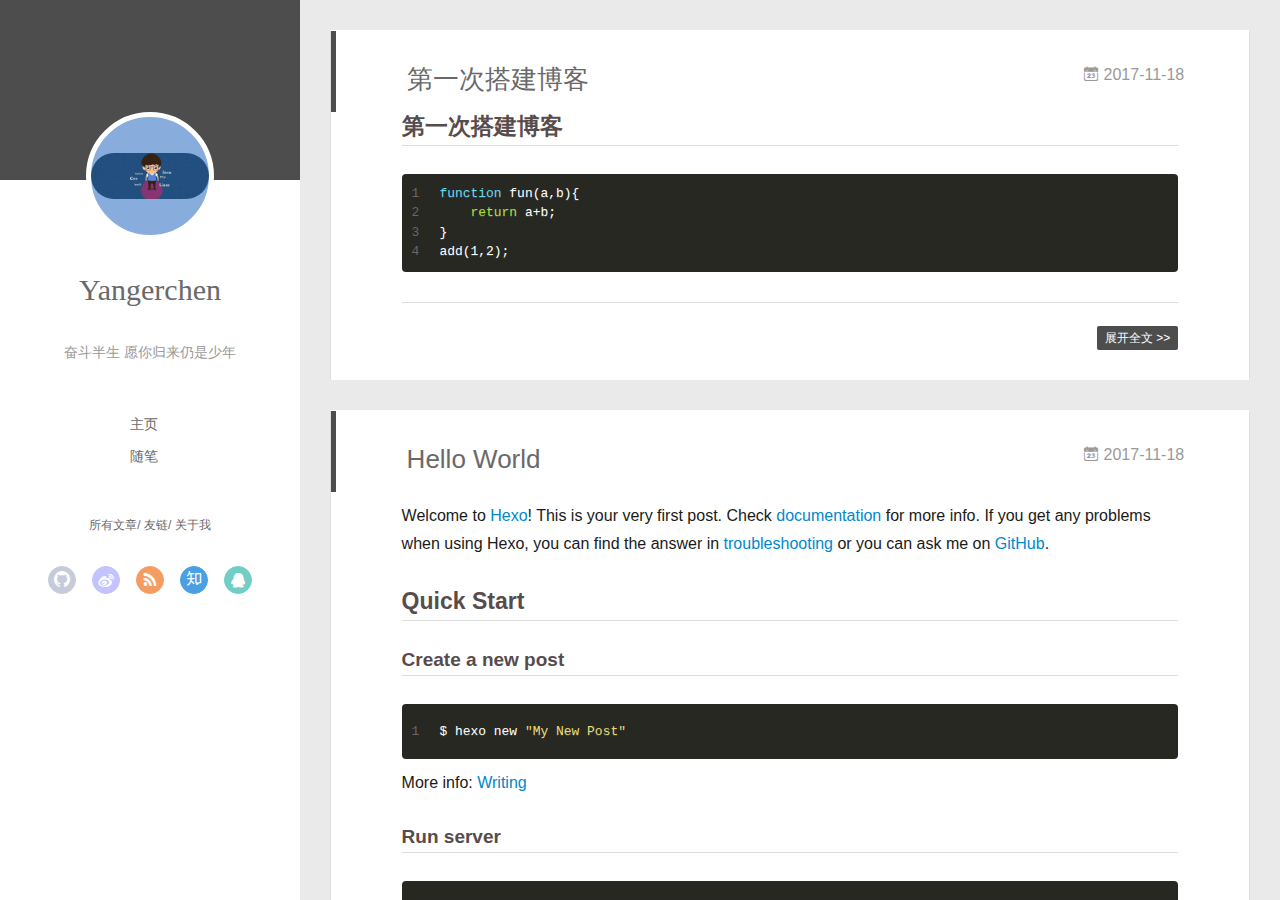
==== index.html @ 9a142b11 "Site updated: 2017-11-20 20:02:52" ====
<!DOCTYPE html>
<html>
<head>
  <meta charset="utf-8">
  
  <meta name="renderer" content="webkit">
  <meta http-equiv="X-UA-Compatible" content="IE=edge" >
  <link rel="dns-prefetch" href="http://yoursite.com">
  <title>MyBlog</title>
  <meta name="viewport" content="width=device-width, initial-scale=1, maximum-scale=1">
  <meta property="og:type" content="website">
<meta property="og:title" content="MyBlog">
<meta property="og:url" content="http://yoursite.com/index.html">
<meta property="og:site_name" content="MyBlog">
<meta name="twitter:card" content="summary">
<meta name="twitter:title" content="MyBlog">
  
    <link rel="alternative" href="/atom.xml" title="MyBlog" type="application/atom+xml">
  
  
    <link rel="icon" href="/favicon.png">
  
  <link rel="stylesheet" type="text/css" href="/./main.0cf68a.css">
  <style type="text/css">
  
    #container.show {
      background: linear-gradient(200deg,#a0cfe4,#e8c37e);
    }
  </style>
  

  

</head>

<body>
  <div id="container" q-class="show:isCtnShow">
    <canvas id="anm-canvas" class="anm-canvas"></canvas>
    <div class="left-col" q-class="show:isShow">
      
<div class="overlay" style="background: #4d4d4d"></div>
<div class="intrude-less">
	<header id="header" class="inner">
		<a href="/" class="profilepic">
			<img src="/img/timg.jpg" class="js-avatar">
		</a>
		<hgroup>
		  <h1 class="header-author"><a href="/">Yangerchen</a></h1>
		</hgroup>
		
		<p class="header-subtitle">奋斗半生 愿你归来仍是少年</p>
		

		<nav class="header-menu">
			<ul>
			
				<li><a href="/">主页</a></li>
	        
				<li><a href="/tags/随笔/">随笔</a></li>
	        
			</ul>
		</nav>
		<nav class="header-smart-menu">
    		
    			
    			<a q-on="click: openSlider(e, 'innerArchive')" href="javascript:void(0)">所有文章</a>
    			
            
    			
    			<a q-on="click: openSlider(e, 'friends')" href="javascript:void(0)">友链</a>
    			
            
    			
    			<a q-on="click: openSlider(e, 'aboutme')" href="javascript:void(0)">关于我</a>
    			
            
		</nav>
		<nav class="header-nav">
			<div class="social">
				
					<a class="github" target="_blank" href="https://github.com/Youngerchen/YoungerChen.github.io" title="github"><i class="icon-github"></i></a>
		        
					<a class="weibo" target="_blank" href="#" title="weibo"><i class="icon-weibo"></i></a>
		        
					<a class="rss" target="_blank" href="#" title="rss"><i class="icon-rss"></i></a>
		        
					<a class="zhihu" target="_blank" href="https://www.zhihu.com/people/gui-lai-reng-shi-shao-nian-35/activities" title="zhihu"><i class="icon-zhihu"></i></a>
		        
					<a class="qq" target="_blank" href="http://www.qq.com/" title="qq"><i class="icon-qq"></i></a>
		        
			</div>
		</nav>
	</header>		
</div>

    </div>
    <div class="mid-col" q-class="show:isShow,hide:isShow|isFalse">
      
<nav id="mobile-nav">
  	<div class="overlay js-overlay" style="background: #4d4d4d"></div>
	<div class="btnctn js-mobile-btnctn">
  		<div class="slider-trigger list" q-on="click: openSlider(e)"><i class="icon icon-sort"></i></div>
	</div>
	<div class="intrude-less">
		<header id="header" class="inner">
			<div class="profilepic">
				<img src="/img/timg.jpg" class="js-avatar">
			</div>
			<hgroup>
			  <h1 class="header-author js-header-author">Yangerchen</h1>
			</hgroup>
			
			<p class="header-subtitle"><i class="icon icon-quo-left"></i>奋斗半生 愿你归来仍是少年<i class="icon icon-quo-right"></i></p>
			
			
			
				
			
				
			
			
			
			<nav class="header-nav">
				<div class="social">
					
						<a class="github" target="_blank" href="https://github.com/Youngerchen/YoungerChen.github.io" title="github"><i class="icon-github"></i></a>
			        
						<a class="weibo" target="_blank" href="#" title="weibo"><i class="icon-weibo"></i></a>
			        
						<a class="rss" target="_blank" href="#" title="rss"><i class="icon-rss"></i></a>
			        
						<a class="zhihu" target="_blank" href="https://www.zhihu.com/people/gui-lai-reng-shi-shao-nian-35/activities" title="zhihu"><i class="icon-zhihu"></i></a>
			        
						<a class="qq" target="_blank" href="http://www.qq.com/" title="qq"><i class="icon-qq"></i></a>
			        
				</div>
			</nav>

			<nav class="header-menu js-header-menu">
				<ul style="width: 50%">
				
				
					<li style="width: 50%"><a href="/">主页</a></li>
		        
					<li style="width: 50%"><a href="/tags/随笔/">随笔</a></li>
		        
				</ul>
			</nav>
		</header>				
	</div>
	<div class="mobile-mask" style="display:none" q-show="isShow"></div>
</nav>

      <div id="wrapper" class="body-wrap">
        <div class="menu-l">
          <div class="canvas-wrap">
            <canvas data-colors="#eaeaea" data-sectionHeight="100" data-contentId="js-content" id="myCanvas1" class="anm-canvas"></canvas>
          </div>
          <div id="js-content" class="content-ll">
            
  
    <article id="post-test" class="article article-type-post  article-index" itemscope itemprop="blogPost">
  <div class="article-inner">
    
      <header class="article-header">
        
  
    <h1 itemprop="name">
      <a class="article-title" href="/2017/11/18/test/">第一次搭建博客</a>
    </h1>
  

        
        <a href="/2017/11/18/test/" class="archive-article-date">
  	<time datetime="2017-11-18T02:31:23.000Z" itemprop="datePublished"><i class="icon-calendar icon"></i>2017-11-18</time>
</a>
        
      </header>
    
    <div class="article-entry" itemprop="articleBody">
      
        <h2 id="第一次搭建博客"><a href="#第一次搭建博客" class="headerlink" title="第一次搭建博客"></a>第一次搭建博客</h2><figure class="highlight bash"><table><tr><td class="gutter"><pre><span class="line">1</span><br><span class="line">2</span><br><span class="line">3</span><br><span class="line">4</span><br></pre></td><td class="code"><pre><span class="line"><span class="keyword">function</span> fun(a,b)&#123;</span><br><span class="line">    <span class="built_in">return</span> a+b;</span><br><span class="line">&#125;</span><br><span class="line">add(1,2);</span><br></pre></td></tr></table></figure>
      

      
    </div>
    <div class="article-info article-info-index">
      
      
      

      
        <p class="article-more-link">
          <a class="article-more-a" href="/2017/11/18/test/">展开全文 >></a>
        </p>
      

      
      <div class="clearfix"></div>
    </div>
  </div>
</article>

<aside class="wrap-side-operation">
    <div class="mod-side-operation">
        
        <div class="jump-container" id="js-jump-container" style="display:none;">
            <a href="javascript:void(0)" class="mod-side-operation__jump-to-top">
                <i class="icon-font icon-back"></i>
            </a>
            <div id="js-jump-plan-container" class="jump-plan-container" style="top: -11px;">
                <i class="icon-font icon-plane jump-plane"></i>
            </div>
        </div>
        
        
    </div>
</aside>




  
    <article id="post-hello-world" class="article article-type-post  article-index" itemscope itemprop="blogPost">
  <div class="article-inner">
    
      <header class="article-header">
        
  
    <h1 itemprop="name">
      <a class="article-title" href="/2017/11/18/hello-world/">Hello World</a>
    </h1>
  

        
        <a href="/2017/11/18/hello-world/" class="archive-article-date">
  	<time datetime="2017-11-18T02:14:28.236Z" itemprop="datePublished"><i class="icon-calendar icon"></i>2017-11-18</time>
</a>
        
      </header>
    
    <div class="article-entry" itemprop="articleBody">
      
        <p>Welcome to <a href="https://hexo.io/" target="_blank" rel="noopener">Hexo</a>! This is your very first post. Check <a href="https://hexo.io/docs/" target="_blank" rel="noopener">documentation</a> for more info. If you get any problems when using Hexo, you can find the answer in <a href="https://hexo.io/docs/troubleshooting.html" target="_blank" rel="noopener">troubleshooting</a> or you can ask me on <a href="https://github.com/hexojs/hexo/issues" target="_blank" rel="noopener">GitHub</a>.</p>
<h2 id="Quick-Start"><a href="#Quick-Start" class="headerlink" title="Quick Start"></a>Quick Start</h2><h3 id="Create-a-new-post"><a href="#Create-a-new-post" class="headerlink" title="Create a new post"></a>Create a new post</h3><figure class="highlight bash"><table><tr><td class="gutter"><pre><span class="line">1</span><br></pre></td><td class="code"><pre><span class="line">$ hexo new <span class="string">"My New Post"</span></span><br></pre></td></tr></table></figure>
<p>More info: <a href="https://hexo.io/docs/writing.html" target="_blank" rel="noopener">Writing</a></p>
<h3 id="Run-server"><a href="#Run-server" class="headerlink" title="Run server"></a>Run server</h3><figure class="highlight bash"><table><tr><td class="gutter"><pre><span class="line">1</span><br></pre></td><td class="code"><pre><span class="line">$ hexo server</span><br></pre></td></tr></table></figure>
<p>More info: <a href="https://hexo.io/docs/server.html" target="_blank" rel="noopener">Server</a></p>
<h3 id="Generate-static-files"><a href="#Generate-static-files" class="headerlink" title="Generate static files"></a>Generate static files</h3><figure class="highlight bash"><table><tr><td class="gutter"><pre><span class="line">1</span><br></pre></td><td class="code"><pre><span class="line">$ hexo generate</span><br></pre></td></tr></table></figure>
<p>More info: <a href="https://hexo.io/docs/generating.html" target="_blank" rel="noopener">Generating</a></p>
<h3 id="Deploy-to-remote-sites"><a href="#Deploy-to-remote-sites" class="headerlink" title="Deploy to remote sites"></a>Deploy to remote sites</h3><figure class="highlight bash"><table><tr><td class="gutter"><pre><span class="line">1</span><br></pre></td><td class="code"><pre><span class="line">$ hexo deploy</span><br></pre></td></tr></table></figure>
<p>More info: <a href="https://hexo.io/docs/deployment.html" target="_blank" rel="noopener">Deployment</a></p>

      

      
    </div>
    <div class="article-info article-info-index">
      
      
      

      
        <p class="article-more-link">
          <a class="article-more-a" href="/2017/11/18/hello-world/">展开全文 >></a>
        </p>
      

      
      <div class="clearfix"></div>
    </div>
  </div>
</article>

<aside class="wrap-side-operation">
    <div class="mod-side-operation">
        
        <div class="jump-container" id="js-jump-container" style="display:none;">
            <a href="javascript:void(0)" class="mod-side-operation__jump-to-top">
                <i class="icon-font icon-back"></i>
            </a>
            <div id="js-jump-plan-container" class="jump-plan-container" style="top: -11px;">
                <i class="icon-font icon-plane jump-plane"></i>
            </div>
        </div>
        
        
    </div>
</aside>




  
  


          </div>
        </div>
      </div>
      <footer id="footer">
  <div class="outer">
    <div id="footer-info">
    	<div class="footer-left">
    		&copy; 2017 Yangerchen
    	</div>
      	<div class="footer-right">
      		<a href="http://hexo.io/" target="_blank">Hexo</a>  Theme <a href="https://github.com/litten/hexo-theme-yilia" target="_blank">Yilia</a> by Litten
      	</div>
    </div>
  </div>
</footer>
    </div>
    <script>
	var yiliaConfig = {
		mathjax: false,
		isHome: true,
		isPost: false,
		isArchive: false,
		isTag: false,
		isCategory: false,
		open_in_new: false,
		toc_hide_index: true,
		root: "/",
		innerArchive: true,
		showTags: false
	}
</script>

<script>!function(t){function n(e){if(r[e])return r[e].exports;var i=r[e]={exports:{},id:e,loaded:!1};return t[e].call(i.exports,i,i.exports,n),i.loaded=!0,i.exports}var r={};n.m=t,n.c=r,n.p="./",n(0)}([function(t,n,r){r(195),t.exports=r(191)},function(t,n,r){var e=r(3),i=r(52),o=r(27),u=r(28),c=r(53),f="prototype",a=function(t,n,r){var s,l,h,v,p=t&a.F,d=t&a.G,y=t&a.S,g=t&a.P,b=t&a.B,m=d?e:y?e[n]||(e[n]={}):(e[n]||{})[f],x=d?i:i[n]||(i[n]={}),w=x[f]||(x[f]={});d&&(r=n);for(s in r)l=!p&&m&&void 0!==m[s],h=(l?m:r)[s],v=b&&l?c(h,e):g&&"function"==typeof h?c(Function.call,h):h,m&&u(m,s,h,t&a.U),x[s]!=h&&o(x,s,v),g&&w[s]!=h&&(w[s]=h)};e.core=i,a.F=1,a.G=2,a.S=4,a.P=8,a.B=16,a.W=32,a.U=64,a.R=128,t.exports=a},function(t,n,r){var e=r(6);t.exports=function(t){if(!e(t))throw TypeError(t+" is not an object!");return t}},function(t,n){var r=t.exports="undefined"!=typeof window&&window.Math==Math?window:"undefined"!=typeof self&&self.Math==Math?self:Function("return this")();"number"==typeof __g&&(__g=r)},function(t,n){t.exports=function(t){try{return!!t()}catch(t){return!0}}},function(t,n){var r=t.exports="undefined"!=typeof window&&window.Math==Math?window:"undefined"!=typeof self&&self.Math==Math?self:Function("return this")();"number"==typeof __g&&(__g=r)},function(t,n){t.exports=function(t){return"object"==typeof t?null!==t:"function"==typeof t}},function(t,n,r){var e=r(126)("wks"),i=r(76),o=r(3).Symbol,u="function"==typeof o;(t.exports=function(t){return e[t]||(e[t]=u&&o[t]||(u?o:i)("Symbol."+t))}).store=e},function(t,n){var r={}.hasOwnProperty;t.exports=function(t,n){return r.call(t,n)}},function(t,n,r){var e=r(94),i=r(33);t.exports=function(t){return e(i(t))}},function(t,n,r){t.exports=!r(4)(function(){return 7!=Object.defineProperty({},"a",{get:function(){return 7}}).a})},function(t,n,r){var e=r(2),i=r(167),o=r(50),u=Object.defineProperty;n.f=r(10)?Object.defineProperty:function(t,n,r){if(e(t),n=o(n,!0),e(r),i)try{return u(t,n,r)}catch(t){}if("get"in r||"set"in r)throw TypeError("Accessors not supported!");return"value"in r&&(t[n]=r.value),t}},function(t,n,r){t.exports=!r(18)(function(){return 7!=Object.defineProperty({},"a",{get:function(){return 7}}).a})},function(t,n,r){var e=r(14),i=r(22);t.exports=r(12)?function(t,n,r){return e.f(t,n,i(1,r))}:function(t,n,r){return t[n]=r,t}},function(t,n,r){var e=r(20),i=r(58),o=r(42),u=Object.defineProperty;n.f=r(12)?Object.defineProperty:function(t,n,r){if(e(t),n=o(n,!0),e(r),i)try{return u(t,n,r)}catch(t){}if("get"in r||"set"in r)throw TypeError("Accessors not supported!");return"value"in r&&(t[n]=r.value),t}},function(t,n,r){var e=r(40)("wks"),i=r(23),o=r(5).Symbol,u="function"==typeof o;(t.exports=function(t){return e[t]||(e[t]=u&&o[t]||(u?o:i)("Symbol."+t))}).store=e},function(t,n,r){var e=r(67),i=Math.min;t.exports=function(t){return t>0?i(e(t),9007199254740991):0}},function(t,n,r){var e=r(46);t.exports=function(t){return Object(e(t))}},function(t,n){t.exports=function(t){try{return!!t()}catch(t){return!0}}},function(t,n,r){var e=r(63),i=r(34);t.exports=Object.keys||function(t){return e(t,i)}},function(t,n,r){var e=r(21);t.exports=function(t){if(!e(t))throw TypeError(t+" is not an object!");return t}},function(t,n){t.exports=function(t){return"object"==typeof t?null!==t:"function"==typeof t}},function(t,n){t.exports=function(t,n){return{enumerable:!(1&t),configurable:!(2&t),writable:!(4&t),value:n}}},function(t,n){var r=0,e=Math.random();t.exports=function(t){return"Symbol(".concat(void 0===t?"":t,")_",(++r+e).toString(36))}},function(t,n){var r={}.hasOwnProperty;t.exports=function(t,n){return r.call(t,n)}},function(t,n){var r=t.exports={version:"2.4.0"};"number"==typeof __e&&(__e=r)},function(t,n){t.exports=function(t){if("function"!=typeof t)throw TypeError(t+" is not a function!");return t}},function(t,n,r){var e=r(11),i=r(66);t.exports=r(10)?function(t,n,r){return e.f(t,n,i(1,r))}:function(t,n,r){return t[n]=r,t}},function(t,n,r){var e=r(3),i=r(27),o=r(24),u=r(76)("src"),c="toString",f=Function[c],a=(""+f).split(c);r(52).inspectSource=function(t){return f.call(t)},(t.exports=function(t,n,r,c){var f="function"==typeof r;f&&(o(r,"name")||i(r,"name",n)),t[n]!==r&&(f&&(o(r,u)||i(r,u,t[n]?""+t[n]:a.join(String(n)))),t===e?t[n]=r:c?t[n]?t[n]=r:i(t,n,r):(delete t[n],i(t,n,r)))})(Function.prototype,c,function(){return"function"==typeof this&&this[u]||f.call(this)})},function(t,n,r){var e=r(1),i=r(4),o=r(46),u=function(t,n,r,e){var i=String(o(t)),u="<"+n;return""!==r&&(u+=" "+r+'="'+String(e).replace(/"/g,"&quot;")+'"'),u+">"+i+"</"+n+">"};t.exports=function(t,n){var r={};r[t]=n(u),e(e.P+e.F*i(function(){var n=""[t]('"');return n!==n.toLowerCase()||n.split('"').length>3}),"String",r)}},function(t,n,r){var e=r(115),i=r(46);t.exports=function(t){return e(i(t))}},function(t,n,r){var e=r(116),i=r(66),o=r(30),u=r(50),c=r(24),f=r(167),a=Object.getOwnPropertyDescriptor;n.f=r(10)?a:function(t,n){if(t=o(t),n=u(n,!0),f)try{return a(t,n)}catch(t){}if(c(t,n))return i(!e.f.call(t,n),t[n])}},function(t,n,r){var e=r(24),i=r(17),o=r(145)("IE_PROTO"),u=Object.prototype;t.exports=Object.getPrototypeOf||function(t){return t=i(t),e(t,o)?t[o]:"function"==typeof t.constructor&&t instanceof t.constructor?t.constructor.prototype:t instanceof Object?u:null}},function(t,n){t.exports=function(t){if(void 0==t)throw TypeError("Can't call method on  "+t);return t}},function(t,n){t.exports="constructor,hasOwnProperty,isPrototypeOf,propertyIsEnumerable,toLocaleString,toString,valueOf".split(",")},function(t,n){t.exports={}},function(t,n){t.exports=!0},function(t,n){n.f={}.propertyIsEnumerable},function(t,n,r){var e=r(14).f,i=r(8),o=r(15)("toStringTag");t.exports=function(t,n,r){t&&!i(t=r?t:t.prototype,o)&&e(t,o,{configurable:!0,value:n})}},function(t,n,r){var e=r(40)("keys"),i=r(23);t.exports=function(t){return e[t]||(e[t]=i(t))}},function(t,n,r){var e=r(5),i="__core-js_shared__",o=e[i]||(e[i]={});t.exports=function(t){return o[t]||(o[t]={})}},function(t,n){var r=Math.ceil,e=Math.floor;t.exports=function(t){return isNaN(t=+t)?0:(t>0?e:r)(t)}},function(t,n,r){var e=r(21);t.exports=function(t,n){if(!e(t))return t;var r,i;if(n&&"function"==typeof(r=t.toString)&&!e(i=r.call(t)))return i;if("function"==typeof(r=t.valueOf)&&!e(i=r.call(t)))return i;if(!n&&"function"==typeof(r=t.toString)&&!e(i=r.call(t)))return i;throw TypeError("Can't convert object to primitive value")}},function(t,n,r){var e=r(5),i=r(25),o=r(36),u=r(44),c=r(14).f;t.exports=function(t){var n=i.Symbol||(i.Symbol=o?{}:e.Symbol||{});"_"==t.charAt(0)||t in n||c(n,t,{value:u.f(t)})}},function(t,n,r){n.f=r(15)},function(t,n){var r={}.toString;t.exports=function(t){return r.call(t).slice(8,-1)}},function(t,n){t.exports=function(t){if(void 0==t)throw TypeError("Can't call method on  "+t);return t}},function(t,n,r){var e=r(4);t.exports=function(t,n){return!!t&&e(function(){n?t.call(null,function(){},1):t.call(null)})}},function(t,n,r){var e=r(53),i=r(115),o=r(17),u=r(16),c=r(203);t.exports=function(t,n){var r=1==t,f=2==t,a=3==t,s=4==t,l=6==t,h=5==t||l,v=n||c;return function(n,c,p){for(var d,y,g=o(n),b=i(g),m=e(c,p,3),x=u(b.length),w=0,S=r?v(n,x):f?v(n,0):void 0;x>w;w++)if((h||w in b)&&(d=b[w],y=m(d,w,g),t))if(r)S[w]=y;else if(y)switch(t){case 3:return!0;case 5:return d;case 6:return w;case 2:S.push(d)}else if(s)return!1;return l?-1:a||s?s:S}}},function(t,n,r){var e=r(1),i=r(52),o=r(4);t.exports=function(t,n){var r=(i.Object||{})[t]||Object[t],u={};u[t]=n(r),e(e.S+e.F*o(function(){r(1)}),"Object",u)}},function(t,n,r){var e=r(6);t.exports=function(t,n){if(!e(t))return t;var r,i;if(n&&"function"==typeof(r=t.toString)&&!e(i=r.call(t)))return i;if("function"==typeof(r=t.valueOf)&&!e(i=r.call(t)))return i;if(!n&&"function"==typeof(r=t.toString)&&!e(i=r.call(t)))return i;throw TypeError("Can't convert object to primitive value")}},function(t,n,r){var e=r(5),i=r(25),o=r(91),u=r(13),c="prototype",f=function(t,n,r){var a,s,l,h=t&f.F,v=t&f.G,p=t&f.S,d=t&f.P,y=t&f.B,g=t&f.W,b=v?i:i[n]||(i[n]={}),m=b[c],x=v?e:p?e[n]:(e[n]||{})[c];v&&(r=n);for(a in r)(s=!h&&x&&void 0!==x[a])&&a in b||(l=s?x[a]:r[a],b[a]=v&&"function"!=typeof x[a]?r[a]:y&&s?o(l,e):g&&x[a]==l?function(t){var n=function(n,r,e){if(this instanceof t){switch(arguments.length){case 0:return new t;case 1:return new t(n);case 2:return new t(n,r)}return new t(n,r,e)}return t.apply(this,arguments)};return n[c]=t[c],n}(l):d&&"function"==typeof l?o(Function.call,l):l,d&&((b.virtual||(b.virtual={}))[a]=l,t&f.R&&m&&!m[a]&&u(m,a,l)))};f.F=1,f.G=2,f.S=4,f.P=8,f.B=16,f.W=32,f.U=64,f.R=128,t.exports=f},function(t,n){var r=t.exports={version:"2.4.0"};"number"==typeof __e&&(__e=r)},function(t,n,r){var e=r(26);t.exports=function(t,n,r){if(e(t),void 0===n)return t;switch(r){case 1:return function(r){return t.call(n,r)};case 2:return function(r,e){return t.call(n,r,e)};case 3:return function(r,e,i){return t.call(n,r,e,i)}}return function(){return t.apply(n,arguments)}}},function(t,n,r){var e=r(183),i=r(1),o=r(126)("metadata"),u=o.store||(o.store=new(r(186))),c=function(t,n,r){var i=u.get(t);if(!i){if(!r)return;u.set(t,i=new e)}var o=i.get(n);if(!o){if(!r)return;i.set(n,o=new e)}return o},f=function(t,n,r){var e=c(n,r,!1);return void 0!==e&&e.has(t)},a=function(t,n,r){var e=c(n,r,!1);return void 0===e?void 0:e.get(t)},s=function(t,n,r,e){c(r,e,!0).set(t,n)},l=function(t,n){var r=c(t,n,!1),e=[];return r&&r.forEach(function(t,n){e.push(n)}),e},h=function(t){return void 0===t||"symbol"==typeof t?t:String(t)},v=function(t){i(i.S,"Reflect",t)};t.exports={store:u,map:c,has:f,get:a,set:s,keys:l,key:h,exp:v}},function(t,n,r){"use strict";if(r(10)){var e=r(69),i=r(3),o=r(4),u=r(1),c=r(127),f=r(152),a=r(53),s=r(68),l=r(66),h=r(27),v=r(73),p=r(67),d=r(16),y=r(75),g=r(50),b=r(24),m=r(180),x=r(114),w=r(6),S=r(17),_=r(137),O=r(70),E=r(32),P=r(71).f,j=r(154),F=r(76),M=r(7),A=r(48),N=r(117),T=r(146),I=r(155),k=r(80),L=r(123),R=r(74),C=r(130),D=r(160),U=r(11),W=r(31),G=U.f,B=W.f,V=i.RangeError,z=i.TypeError,q=i.Uint8Array,K="ArrayBuffer",J="Shared"+K,Y="BYTES_PER_ELEMENT",H="prototype",$=Array[H],X=f.ArrayBuffer,Q=f.DataView,Z=A(0),tt=A(2),nt=A(3),rt=A(4),et=A(5),it=A(6),ot=N(!0),ut=N(!1),ct=I.values,ft=I.keys,at=I.entries,st=$.lastIndexOf,lt=$.reduce,ht=$.reduceRight,vt=$.join,pt=$.sort,dt=$.slice,yt=$.toString,gt=$.toLocaleString,bt=M("iterator"),mt=M("toStringTag"),xt=F("typed_constructor"),wt=F("def_constructor"),St=c.CONSTR,_t=c.TYPED,Ot=c.VIEW,Et="Wrong length!",Pt=A(1,function(t,n){return Tt(T(t,t[wt]),n)}),jt=o(function(){return 1===new q(new Uint16Array([1]).buffer)[0]}),Ft=!!q&&!!q[H].set&&o(function(){new q(1).set({})}),Mt=function(t,n){if(void 0===t)throw z(Et);var r=+t,e=d(t);if(n&&!m(r,e))throw V(Et);return e},At=function(t,n){var r=p(t);if(r<0||r%n)throw V("Wrong offset!");return r},Nt=function(t){if(w(t)&&_t in t)return t;throw z(t+" is not a typed array!")},Tt=function(t,n){if(!(w(t)&&xt in t))throw z("It is not a typed array constructor!");return new t(n)},It=function(t,n){return kt(T(t,t[wt]),n)},kt=function(t,n){for(var r=0,e=n.length,i=Tt(t,e);e>r;)i[r]=n[r++];return i},Lt=function(t,n,r){G(t,n,{get:function(){return this._d[r]}})},Rt=function(t){var n,r,e,i,o,u,c=S(t),f=arguments.length,s=f>1?arguments[1]:void 0,l=void 0!==s,h=j(c);if(void 0!=h&&!_(h)){for(u=h.call(c),e=[],n=0;!(o=u.next()).done;n++)e.push(o.value);c=e}for(l&&f>2&&(s=a(s,arguments[2],2)),n=0,r=d(c.length),i=Tt(this,r);r>n;n++)i[n]=l?s(c[n],n):c[n];return i},Ct=function(){for(var t=0,n=arguments.length,r=Tt(this,n);n>t;)r[t]=arguments[t++];return r},Dt=!!q&&o(function(){gt.call(new q(1))}),Ut=function(){return gt.apply(Dt?dt.call(Nt(this)):Nt(this),arguments)},Wt={copyWithin:function(t,n){return D.call(Nt(this),t,n,arguments.length>2?arguments[2]:void 0)},every:function(t){return rt(Nt(this),t,arguments.length>1?arguments[1]:void 0)},fill:function(t){return C.apply(Nt(this),arguments)},filter:function(t){return It(this,tt(Nt(this),t,arguments.length>1?arguments[1]:void 0))},find:function(t){return et(Nt(this),t,arguments.length>1?arguments[1]:void 0)},findIndex:function(t){return it(Nt(this),t,arguments.length>1?arguments[1]:void 0)},forEach:function(t){Z(Nt(this),t,arguments.length>1?arguments[1]:void 0)},indexOf:function(t){return ut(Nt(this),t,arguments.length>1?arguments[1]:void 0)},includes:function(t){return ot(Nt(this),t,arguments.length>1?arguments[1]:void 0)},join:function(t){return vt.apply(Nt(this),arguments)},lastIndexOf:function(t){return st.apply(Nt(this),arguments)},map:function(t){return Pt(Nt(this),t,arguments.length>1?arguments[1]:void 0)},reduce:function(t){return lt.apply(Nt(this),arguments)},reduceRight:function(t){return ht.apply(Nt(this),arguments)},reverse:function(){for(var t,n=this,r=Nt(n).length,e=Math.floor(r/2),i=0;i<e;)t=n[i],n[i++]=n[--r],n[r]=t;return n},some:function(t){return nt(Nt(this),t,arguments.length>1?arguments[1]:void 0)},sort:function(t){return pt.call(Nt(this),t)},subarray:function(t,n){var r=Nt(this),e=r.length,i=y(t,e);return new(T(r,r[wt]))(r.buffer,r.byteOffset+i*r.BYTES_PER_ELEMENT,d((void 0===n?e:y(n,e))-i))}},Gt=function(t,n){return It(this,dt.call(Nt(this),t,n))},Bt=function(t){Nt(this);var n=At(arguments[1],1),r=this.length,e=S(t),i=d(e.length),o=0;if(i+n>r)throw V(Et);for(;o<i;)this[n+o]=e[o++]},Vt={entries:function(){return at.call(Nt(this))},keys:function(){return ft.call(Nt(this))},values:function(){return ct.call(Nt(this))}},zt=function(t,n){return w(t)&&t[_t]&&"symbol"!=typeof n&&n in t&&String(+n)==String(n)},qt=function(t,n){return zt(t,n=g(n,!0))?l(2,t[n]):B(t,n)},Kt=function(t,n,r){return!(zt(t,n=g(n,!0))&&w(r)&&b(r,"value"))||b(r,"get")||b(r,"set")||r.configurable||b(r,"writable")&&!r.writable||b(r,"enumerable")&&!r.enumerable?G(t,n,r):(t[n]=r.value,t)};St||(W.f=qt,U.f=Kt),u(u.S+u.F*!St,"Object",{getOwnPropertyDescriptor:qt,defineProperty:Kt}),o(function(){yt.call({})})&&(yt=gt=function(){return vt.call(this)});var Jt=v({},Wt);v(Jt,Vt),h(Jt,bt,Vt.values),v(Jt,{slice:Gt,set:Bt,constructor:function(){},toString:yt,toLocaleString:Ut}),Lt(Jt,"buffer","b"),Lt(Jt,"byteOffset","o"),Lt(Jt,"byteLength","l"),Lt(Jt,"length","e"),G(Jt,mt,{get:function(){return this[_t]}}),t.exports=function(t,n,r,f){f=!!f;var a=t+(f?"Clamped":"")+"Array",l="Uint8Array"!=a,v="get"+t,p="set"+t,y=i[a],g=y||{},b=y&&E(y),m=!y||!c.ABV,S={},_=y&&y[H],j=function(t,r){var e=t._d;return e.v[v](r*n+e.o,jt)},F=function(t,r,e){var i=t._d;f&&(e=(e=Math.round(e))<0?0:e>255?255:255&e),i.v[p](r*n+i.o,e,jt)},M=function(t,n){G(t,n,{get:function(){return j(this,n)},set:function(t){return F(this,n,t)},enumerable:!0})};m?(y=r(function(t,r,e,i){s(t,y,a,"_d");var o,u,c,f,l=0,v=0;if(w(r)){if(!(r instanceof X||(f=x(r))==K||f==J))return _t in r?kt(y,r):Rt.call(y,r);o=r,v=At(e,n);var p=r.byteLength;if(void 0===i){if(p%n)throw V(Et);if((u=p-v)<0)throw V(Et)}else if((u=d(i)*n)+v>p)throw V(Et);c=u/n}else c=Mt(r,!0),u=c*n,o=new X(u);for(h(t,"_d",{b:o,o:v,l:u,e:c,v:new Q(o)});l<c;)M(t,l++)}),_=y[H]=O(Jt),h(_,"constructor",y)):L(function(t){new y(null),new y(t)},!0)||(y=r(function(t,r,e,i){s(t,y,a);var o;return w(r)?r instanceof X||(o=x(r))==K||o==J?void 0!==i?new g(r,At(e,n),i):void 0!==e?new g(r,At(e,n)):new g(r):_t in r?kt(y,r):Rt.call(y,r):new g(Mt(r,l))}),Z(b!==Function.prototype?P(g).concat(P(b)):P(g),function(t){t in y||h(y,t,g[t])}),y[H]=_,e||(_.constructor=y));var A=_[bt],N=!!A&&("values"==A.name||void 0==A.name),T=Vt.values;h(y,xt,!0),h(_,_t,a),h(_,Ot,!0),h(_,wt,y),(f?new y(1)[mt]==a:mt in _)||G(_,mt,{get:function(){return a}}),S[a]=y,u(u.G+u.W+u.F*(y!=g),S),u(u.S,a,{BYTES_PER_ELEMENT:n,from:Rt,of:Ct}),Y in _||h(_,Y,n),u(u.P,a,Wt),R(a),u(u.P+u.F*Ft,a,{set:Bt}),u(u.P+u.F*!N,a,Vt),u(u.P+u.F*(_.toString!=yt),a,{toString:yt}),u(u.P+u.F*o(function(){new y(1).slice()}),a,{slice:Gt}),u(u.P+u.F*(o(function(){return[1,2].toLocaleString()!=new y([1,2]).toLocaleString()})||!o(function(){_.toLocaleString.call([1,2])})),a,{toLocaleString:Ut}),k[a]=N?A:T,e||N||h(_,bt,T)}}else t.exports=function(){}},function(t,n){var r={}.toString;t.exports=function(t){return r.call(t).slice(8,-1)}},function(t,n,r){var e=r(21),i=r(5).document,o=e(i)&&e(i.createElement);t.exports=function(t){return o?i.createElement(t):{}}},function(t,n,r){t.exports=!r(12)&&!r(18)(function(){return 7!=Object.defineProperty(r(57)("div"),"a",{get:function(){return 7}}).a})},function(t,n,r){"use strict";var e=r(36),i=r(51),o=r(64),u=r(13),c=r(8),f=r(35),a=r(96),s=r(38),l=r(103),h=r(15)("iterator"),v=!([].keys&&"next"in[].keys()),p="keys",d="values",y=function(){return this};t.exports=function(t,n,r,g,b,m,x){a(r,n,g);var w,S,_,O=function(t){if(!v&&t in F)return F[t];switch(t){case p:case d:return function(){return new r(this,t)}}return function(){return new r(this,t)}},E=n+" Iterator",P=b==d,j=!1,F=t.prototype,M=F[h]||F["@@iterator"]||b&&F[b],A=M||O(b),N=b?P?O("entries"):A:void 0,T="Array"==n?F.entries||M:M;if(T&&(_=l(T.call(new t)))!==Object.prototype&&(s(_,E,!0),e||c(_,h)||u(_,h,y)),P&&M&&M.name!==d&&(j=!0,A=function(){return M.call(this)}),e&&!x||!v&&!j&&F[h]||u(F,h,A),f[n]=A,f[E]=y,b)if(w={values:P?A:O(d),keys:m?A:O(p),entries:N},x)for(S in w)S in F||o(F,S,w[S]);else i(i.P+i.F*(v||j),n,w);return w}},function(t,n,r){var e=r(20),i=r(100),o=r(34),u=r(39)("IE_PROTO"),c=function(){},f="prototype",a=function(){var t,n=r(57)("iframe"),e=o.length;for(n.style.display="none",r(93).appendChild(n),n.src="javascript:",t=n.contentWindow.document,t.open(),t.write("<script>document.F=Object<\/script>"),t.close(),a=t.F;e--;)delete a[f][o[e]];return a()};t.exports=Object.create||function(t,n){var r;return null!==t?(c[f]=e(t),r=new c,c[f]=null,r[u]=t):r=a(),void 0===n?r:i(r,n)}},function(t,n,r){var e=r(63),i=r(34).concat("length","prototype");n.f=Object.getOwnPropertyNames||function(t){return e(t,i)}},function(t,n){n.f=Object.getOwnPropertySymbols},function(t,n,r){var e=r(8),i=r(9),o=r(90)(!1),u=r(39)("IE_PROTO");t.exports=function(t,n){var r,c=i(t),f=0,a=[];for(r in c)r!=u&&e(c,r)&&a.push(r);for(;n.length>f;)e(c,r=n[f++])&&(~o(a,r)||a.push(r));return a}},function(t,n,r){t.exports=r(13)},function(t,n,r){var e=r(76)("meta"),i=r(6),o=r(24),u=r(11).f,c=0,f=Object.isExtensible||function(){return!0},a=!r(4)(function(){return f(Object.preventExtensions({}))}),s=function(t){u(t,e,{value:{i:"O"+ ++c,w:{}}})},l=function(t,n){if(!i(t))return"symbol"==typeof t?t:("string"==typeof t?"S":"P")+t;if(!o(t,e)){if(!f(t))return"F";if(!n)return"E";s(t)}return t[e].i},h=function(t,n){if(!o(t,e)){if(!f(t))return!0;if(!n)return!1;s(t)}return t[e].w},v=function(t){return a&&p.NEED&&f(t)&&!o(t,e)&&s(t),t},p=t.exports={KEY:e,NEED:!1,fastKey:l,getWeak:h,onFreeze:v}},function(t,n){t.exports=function(t,n){return{enumerable:!(1&t),configurable:!(2&t),writable:!(4&t),value:n}}},function(t,n){var r=Math.ceil,e=Math.floor;t.exports=function(t){return isNaN(t=+t)?0:(t>0?e:r)(t)}},function(t,n){t.exports=function(t,n,r,e){if(!(t instanceof n)||void 0!==e&&e in t)throw TypeError(r+": incorrect invocation!");return t}},function(t,n){t.exports=!1},function(t,n,r){var e=r(2),i=r(173),o=r(133),u=r(145)("IE_PROTO"),c=function(){},f="prototype",a=function(){var t,n=r(132)("iframe"),e=o.length;for(n.style.display="none",r(135).appendChild(n),n.src="javascript:",t=n.contentWindow.document,t.open(),t.write("<script>document.F=Object<\/script>"),t.close(),a=t.F;e--;)delete a[f][o[e]];return a()};t.exports=Object.create||function(t,n){var r;return null!==t?(c[f]=e(t),r=new c,c[f]=null,r[u]=t):r=a(),void 0===n?r:i(r,n)}},function(t,n,r){var e=r(175),i=r(133).concat("length","prototype");n.f=Object.getOwnPropertyNames||function(t){return e(t,i)}},function(t,n,r){var e=r(175),i=r(133);t.exports=Object.keys||function(t){return e(t,i)}},function(t,n,r){var e=r(28);t.exports=function(t,n,r){for(var i in n)e(t,i,n[i],r);return t}},function(t,n,r){"use strict";var e=r(3),i=r(11),o=r(10),u=r(7)("species");t.exports=function(t){var n=e[t];o&&n&&!n[u]&&i.f(n,u,{configurable:!0,get:function(){return this}})}},function(t,n,r){var e=r(67),i=Math.max,o=Math.min;t.exports=function(t,n){return t=e(t),t<0?i(t+n,0):o(t,n)}},function(t,n){var r=0,e=Math.random();t.exports=function(t){return"Symbol(".concat(void 0===t?"":t,")_",(++r+e).toString(36))}},function(t,n,r){var e=r(33);t.exports=function(t){return Object(e(t))}},function(t,n,r){var e=r(7)("unscopables"),i=Array.prototype;void 0==i[e]&&r(27)(i,e,{}),t.exports=function(t){i[e][t]=!0}},function(t,n,r){var e=r(53),i=r(169),o=r(137),u=r(2),c=r(16),f=r(154),a={},s={},n=t.exports=function(t,n,r,l,h){var v,p,d,y,g=h?function(){return t}:f(t),b=e(r,l,n?2:1),m=0;if("function"!=typeof g)throw TypeError(t+" is not iterable!");if(o(g)){for(v=c(t.length);v>m;m++)if((y=n?b(u(p=t[m])[0],p[1]):b(t[m]))===a||y===s)return y}else for(d=g.call(t);!(p=d.next()).done;)if((y=i(d,b,p.value,n))===a||y===s)return y};n.BREAK=a,n.RETURN=s},function(t,n){t.exports={}},function(t,n,r){var e=r(11).f,i=r(24),o=r(7)("toStringTag");t.exports=function(t,n,r){t&&!i(t=r?t:t.prototype,o)&&e(t,o,{configurable:!0,value:n})}},function(t,n,r){var e=r(1),i=r(46),o=r(4),u=r(150),c="["+u+"]",f="​",a=RegExp("^"+c+c+"*"),s=RegExp(c+c+"*$"),l=function(t,n,r){var i={},c=o(function(){return!!u[t]()||f[t]()!=f}),a=i[t]=c?n(h):u[t];r&&(i[r]=a),e(e.P+e.F*c,"String",i)},h=l.trim=function(t,n){return t=String(i(t)),1&n&&(t=t.replace(a,"")),2&n&&(t=t.replace(s,"")),t};t.exports=l},function(t,n,r){t.exports={default:r(86),__esModule:!0}},function(t,n,r){t.exports={default:r(87),__esModule:!0}},function(t,n,r){"use strict";function e(t){return t&&t.__esModule?t:{default:t}}n.__esModule=!0;var i=r(84),o=e(i),u=r(83),c=e(u),f="function"==typeof c.default&&"symbol"==typeof o.default?function(t){return typeof t}:function(t){return t&&"function"==typeof c.default&&t.constructor===c.default&&t!==c.default.prototype?"symbol":typeof t};n.default="function"==typeof c.default&&"symbol"===f(o.default)?function(t){return void 0===t?"undefined":f(t)}:function(t){return t&&"function"==typeof c.default&&t.constructor===c.default&&t!==c.default.prototype?"symbol":void 0===t?"undefined":f(t)}},function(t,n,r){r(110),r(108),r(111),r(112),t.exports=r(25).Symbol},function(t,n,r){r(109),r(113),t.exports=r(44).f("iterator")},function(t,n){t.exports=function(t){if("function"!=typeof t)throw TypeError(t+" is not a function!");return t}},function(t,n){t.exports=function(){}},function(t,n,r){var e=r(9),i=r(106),o=r(105);t.exports=function(t){return function(n,r,u){var c,f=e(n),a=i(f.length),s=o(u,a);if(t&&r!=r){for(;a>s;)if((c=f[s++])!=c)return!0}else for(;a>s;s++)if((t||s in f)&&f[s]===r)return t||s||0;return!t&&-1}}},function(t,n,r){var e=r(88);t.exports=function(t,n,r){if(e(t),void 0===n)return t;switch(r){case 1:return function(r){return t.call(n,r)};case 2:return function(r,e){return t.call(n,r,e)};case 3:return function(r,e,i){return t.call(n,r,e,i)}}return function(){return t.apply(n,arguments)}}},function(t,n,r){var e=r(19),i=r(62),o=r(37);t.exports=function(t){var n=e(t),r=i.f;if(r)for(var u,c=r(t),f=o.f,a=0;c.length>a;)f.call(t,u=c[a++])&&n.push(u);return n}},function(t,n,r){t.exports=r(5).document&&document.documentElement},function(t,n,r){var e=r(56);t.exports=Object("z").propertyIsEnumerable(0)?Object:function(t){return"String"==e(t)?t.split(""):Object(t)}},function(t,n,r){var e=r(56);t.exports=Array.isArray||function(t){return"Array"==e(t)}},function(t,n,r){"use strict";var e=r(60),i=r(22),o=r(38),u={};r(13)(u,r(15)("iterator"),function(){return this}),t.exports=function(t,n,r){t.prototype=e(u,{next:i(1,r)}),o(t,n+" Iterator")}},function(t,n){t.exports=function(t,n){return{value:n,done:!!t}}},function(t,n,r){var e=r(19),i=r(9);t.exports=function(t,n){for(var r,o=i(t),u=e(o),c=u.length,f=0;c>f;)if(o[r=u[f++]]===n)return r}},function(t,n,r){var e=r(23)("meta"),i=r(21),o=r(8),u=r(14).f,c=0,f=Object.isExtensible||function(){return!0},a=!r(18)(function(){return f(Object.preventExtensions({}))}),s=function(t){u(t,e,{value:{i:"O"+ ++c,w:{}}})},l=function(t,n){if(!i(t))return"symbol"==typeof t?t:("string"==typeof t?"S":"P")+t;if(!o(t,e)){if(!f(t))return"F";if(!n)return"E";s(t)}return t[e].i},h=function(t,n){if(!o(t,e)){if(!f(t))return!0;if(!n)return!1;s(t)}return t[e].w},v=function(t){return a&&p.NEED&&f(t)&&!o(t,e)&&s(t),t},p=t.exports={KEY:e,NEED:!1,fastKey:l,getWeak:h,onFreeze:v}},function(t,n,r){var e=r(14),i=r(20),o=r(19);t.exports=r(12)?Object.defineProperties:function(t,n){i(t);for(var r,u=o(n),c=u.length,f=0;c>f;)e.f(t,r=u[f++],n[r]);return t}},function(t,n,r){var e=r(37),i=r(22),o=r(9),u=r(42),c=r(8),f=r(58),a=Object.getOwnPropertyDescriptor;n.f=r(12)?a:function(t,n){if(t=o(t),n=u(n,!0),f)try{return a(t,n)}catch(t){}if(c(t,n))return i(!e.f.call(t,n),t[n])}},function(t,n,r){var e=r(9),i=r(61).f,o={}.toString,u="object"==typeof window&&window&&Object.getOwnPropertyNames?Object.getOwnPropertyNames(window):[],c=function(t){try{return i(t)}catch(t){return u.slice()}};t.exports.f=function(t){return u&&"[object Window]"==o.call(t)?c(t):i(e(t))}},function(t,n,r){var e=r(8),i=r(77),o=r(39)("IE_PROTO"),u=Object.prototype;t.exports=Object.getPrototypeOf||function(t){return t=i(t),e(t,o)?t[o]:"function"==typeof t.constructor&&t instanceof t.constructor?t.constructor.prototype:t instanceof Object?u:null}},function(t,n,r){var e=r(41),i=r(33);t.exports=function(t){return function(n,r){var o,u,c=String(i(n)),f=e(r),a=c.length;return f<0||f>=a?t?"":void 0:(o=c.charCodeAt(f),o<55296||o>56319||f+1===a||(u=c.charCodeAt(f+1))<56320||u>57343?t?c.charAt(f):o:t?c.slice(f,f+2):u-56320+(o-55296<<10)+65536)}}},function(t,n,r){var e=r(41),i=Math.max,o=Math.min;t.exports=function(t,n){return t=e(t),t<0?i(t+n,0):o(t,n)}},function(t,n,r){var e=r(41),i=Math.min;t.exports=function(t){return t>0?i(e(t),9007199254740991):0}},function(t,n,r){"use strict";var e=r(89),i=r(97),o=r(35),u=r(9);t.exports=r(59)(Array,"Array",function(t,n){this._t=u(t),this._i=0,this._k=n},function(){var t=this._t,n=this._k,r=this._i++;return!t||r>=t.length?(this._t=void 0,i(1)):"keys"==n?i(0,r):"values"==n?i(0,t[r]):i(0,[r,t[r]])},"values"),o.Arguments=o.Array,e("keys"),e("values"),e("entries")},function(t,n){},function(t,n,r){"use strict";var e=r(104)(!0);r(59)(String,"String",function(t){this._t=String(t),this._i=0},function(){var t,n=this._t,r=this._i;return r>=n.length?{value:void 0,done:!0}:(t=e(n,r),this._i+=t.length,{value:t,done:!1})})},function(t,n,r){"use strict";var e=r(5),i=r(8),o=r(12),u=r(51),c=r(64),f=r(99).KEY,a=r(18),s=r(40),l=r(38),h=r(23),v=r(15),p=r(44),d=r(43),y=r(98),g=r(92),b=r(95),m=r(20),x=r(9),w=r(42),S=r(22),_=r(60),O=r(102),E=r(101),P=r(14),j=r(19),F=E.f,M=P.f,A=O.f,N=e.Symbol,T=e.JSON,I=T&&T.stringify,k="prototype",L=v("_hidden"),R=v("toPrimitive"),C={}.propertyIsEnumerable,D=s("symbol-registry"),U=s("symbols"),W=s("op-symbols"),G=Object[k],B="function"==typeof N,V=e.QObject,z=!V||!V[k]||!V[k].findChild,q=o&&a(function(){return 7!=_(M({},"a",{get:function(){return M(this,"a",{value:7}).a}})).a})?function(t,n,r){var e=F(G,n);e&&delete G[n],M(t,n,r),e&&t!==G&&M(G,n,e)}:M,K=function(t){var n=U[t]=_(N[k]);return n._k=t,n},J=B&&"symbol"==typeof N.iterator?function(t){return"symbol"==typeof t}:function(t){return t instanceof N},Y=function(t,n,r){return t===G&&Y(W,n,r),m(t),n=w(n,!0),m(r),i(U,n)?(r.enumerable?(i(t,L)&&t[L][n]&&(t[L][n]=!1),r=_(r,{enumerable:S(0,!1)})):(i(t,L)||M(t,L,S(1,{})),t[L][n]=!0),q(t,n,r)):M(t,n,r)},H=function(t,n){m(t);for(var r,e=g(n=x(n)),i=0,o=e.length;o>i;)Y(t,r=e[i++],n[r]);return t},$=function(t,n){return void 0===n?_(t):H(_(t),n)},X=function(t){var n=C.call(this,t=w(t,!0));return!(this===G&&i(U,t)&&!i(W,t))&&(!(n||!i(this,t)||!i(U,t)||i(this,L)&&this[L][t])||n)},Q=function(t,n){if(t=x(t),n=w(n,!0),t!==G||!i(U,n)||i(W,n)){var r=F(t,n);return!r||!i(U,n)||i(t,L)&&t[L][n]||(r.enumerable=!0),r}},Z=function(t){for(var n,r=A(x(t)),e=[],o=0;r.length>o;)i(U,n=r[o++])||n==L||n==f||e.push(n);return e},tt=function(t){for(var n,r=t===G,e=A(r?W:x(t)),o=[],u=0;e.length>u;)!i(U,n=e[u++])||r&&!i(G,n)||o.push(U[n]);return o};B||(N=function(){if(this instanceof N)throw TypeError("Symbol is not a constructor!");var t=h(arguments.length>0?arguments[0]:void 0),n=function(r){this===G&&n.call(W,r),i(this,L)&&i(this[L],t)&&(this[L][t]=!1),q(this,t,S(1,r))};return o&&z&&q(G,t,{configurable:!0,set:n}),K(t)},c(N[k],"toString",function(){return this._k}),E.f=Q,P.f=Y,r(61).f=O.f=Z,r(37).f=X,r(62).f=tt,o&&!r(36)&&c(G,"propertyIsEnumerable",X,!0),p.f=function(t){return K(v(t))}),u(u.G+u.W+u.F*!B,{Symbol:N});for(var nt="hasInstance,isConcatSpreadable,iterator,match,replace,search,species,split,toPrimitive,toStringTag,unscopables".split(","),rt=0;nt.length>rt;)v(nt[rt++]);for(var nt=j(v.store),rt=0;nt.length>rt;)d(nt[rt++]);u(u.S+u.F*!B,"Symbol",{for:function(t){return i(D,t+="")?D[t]:D[t]=N(t)},keyFor:function(t){if(J(t))return y(D,t);throw TypeError(t+" is not a symbol!")},useSetter:function(){z=!0},useSimple:function(){z=!1}}),u(u.S+u.F*!B,"Object",{create:$,defineProperty:Y,defineProperties:H,getOwnPropertyDescriptor:Q,getOwnPropertyNames:Z,getOwnPropertySymbols:tt}),T&&u(u.S+u.F*(!B||a(function(){var t=N();return"[null]"!=I([t])||"{}"!=I({a:t})||"{}"!=I(Object(t))})),"JSON",{stringify:function(t){if(void 0!==t&&!J(t)){for(var n,r,e=[t],i=1;arguments.length>i;)e.push(arguments[i++]);return n=e[1],"function"==typeof n&&(r=n),!r&&b(n)||(n=function(t,n){if(r&&(n=r.call(this,t,n)),!J(n))return n}),e[1]=n,I.apply(T,e)}}}),N[k][R]||r(13)(N[k],R,N[k].valueOf),l(N,"Symbol"),l(Math,"Math",!0),l(e.JSON,"JSON",!0)},function(t,n,r){r(43)("asyncIterator")},function(t,n,r){r(43)("observable")},function(t,n,r){r(107);for(var e=r(5),i=r(13),o=r(35),u=r(15)("toStringTag"),c=["NodeList","DOMTokenList","MediaList","StyleSheetList","CSSRuleList"],f=0;f<5;f++){var a=c[f],s=e[a],l=s&&s.prototype;l&&!l[u]&&i(l,u,a),o[a]=o.Array}},function(t,n,r){var e=r(45),i=r(7)("toStringTag"),o="Arguments"==e(function(){return arguments}()),u=function(t,n){try{return t[n]}catch(t){}};t.exports=function(t){var n,r,c;return void 0===t?"Undefined":null===t?"Null":"string"==typeof(r=u(n=Object(t),i))?r:o?e(n):"Object"==(c=e(n))&&"function"==typeof n.callee?"Arguments":c}},function(t,n,r){var e=r(45);t.exports=Object("z").propertyIsEnumerable(0)?Object:function(t){return"String"==e(t)?t.split(""):Object(t)}},function(t,n){n.f={}.propertyIsEnumerable},function(t,n,r){var e=r(30),i=r(16),o=r(75);t.exports=function(t){return function(n,r,u){var c,f=e(n),a=i(f.length),s=o(u,a);if(t&&r!=r){for(;a>s;)if((c=f[s++])!=c)return!0}else for(;a>s;s++)if((t||s in f)&&f[s]===r)return t||s||0;return!t&&-1}}},function(t,n,r){"use strict";var e=r(3),i=r(1),o=r(28),u=r(73),c=r(65),f=r(79),a=r(68),s=r(6),l=r(4),h=r(123),v=r(81),p=r(136);t.exports=function(t,n,r,d,y,g){var b=e[t],m=b,x=y?"set":"add",w=m&&m.prototype,S={},_=function(t){var n=w[t];o(w,t,"delete"==t?function(t){return!(g&&!s(t))&&n.call(this,0===t?0:t)}:"has"==t?function(t){return!(g&&!s(t))&&n.call(this,0===t?0:t)}:"get"==t?function(t){return g&&!s(t)?void 0:n.call(this,0===t?0:t)}:"add"==t?function(t){return n.call(this,0===t?0:t),this}:function(t,r){return n.call(this,0===t?0:t,r),this})};if("function"==typeof m&&(g||w.forEach&&!l(function(){(new m).entries().next()}))){var O=new m,E=O[x](g?{}:-0,1)!=O,P=l(function(){O.has(1)}),j=h(function(t){new m(t)}),F=!g&&l(function(){for(var t=new m,n=5;n--;)t[x](n,n);return!t.has(-0)});j||(m=n(function(n,r){a(n,m,t);var e=p(new b,n,m);return void 0!=r&&f(r,y,e[x],e),e}),m.prototype=w,w.constructor=m),(P||F)&&(_("delete"),_("has"),y&&_("get")),(F||E)&&_(x),g&&w.clear&&delete w.clear}else m=d.getConstructor(n,t,y,x),u(m.prototype,r),c.NEED=!0;return v(m,t),S[t]=m,i(i.G+i.W+i.F*(m!=b),S),g||d.setStrong(m,t,y),m}},function(t,n,r){"use strict";var e=r(27),i=r(28),o=r(4),u=r(46),c=r(7);t.exports=function(t,n,r){var f=c(t),a=r(u,f,""[t]),s=a[0],l=a[1];o(function(){var n={};return n[f]=function(){return 7},7!=""[t](n)})&&(i(String.prototype,t,s),e(RegExp.prototype,f,2==n?function(t,n){return l.call(t,this,n)}:function(t){return l.call(t,this)}))}
},function(t,n,r){"use strict";var e=r(2);t.exports=function(){var t=e(this),n="";return t.global&&(n+="g"),t.ignoreCase&&(n+="i"),t.multiline&&(n+="m"),t.unicode&&(n+="u"),t.sticky&&(n+="y"),n}},function(t,n){t.exports=function(t,n,r){var e=void 0===r;switch(n.length){case 0:return e?t():t.call(r);case 1:return e?t(n[0]):t.call(r,n[0]);case 2:return e?t(n[0],n[1]):t.call(r,n[0],n[1]);case 3:return e?t(n[0],n[1],n[2]):t.call(r,n[0],n[1],n[2]);case 4:return e?t(n[0],n[1],n[2],n[3]):t.call(r,n[0],n[1],n[2],n[3])}return t.apply(r,n)}},function(t,n,r){var e=r(6),i=r(45),o=r(7)("match");t.exports=function(t){var n;return e(t)&&(void 0!==(n=t[o])?!!n:"RegExp"==i(t))}},function(t,n,r){var e=r(7)("iterator"),i=!1;try{var o=[7][e]();o.return=function(){i=!0},Array.from(o,function(){throw 2})}catch(t){}t.exports=function(t,n){if(!n&&!i)return!1;var r=!1;try{var o=[7],u=o[e]();u.next=function(){return{done:r=!0}},o[e]=function(){return u},t(o)}catch(t){}return r}},function(t,n,r){t.exports=r(69)||!r(4)(function(){var t=Math.random();__defineSetter__.call(null,t,function(){}),delete r(3)[t]})},function(t,n){n.f=Object.getOwnPropertySymbols},function(t,n,r){var e=r(3),i="__core-js_shared__",o=e[i]||(e[i]={});t.exports=function(t){return o[t]||(o[t]={})}},function(t,n,r){for(var e,i=r(3),o=r(27),u=r(76),c=u("typed_array"),f=u("view"),a=!(!i.ArrayBuffer||!i.DataView),s=a,l=0,h="Int8Array,Uint8Array,Uint8ClampedArray,Int16Array,Uint16Array,Int32Array,Uint32Array,Float32Array,Float64Array".split(",");l<9;)(e=i[h[l++]])?(o(e.prototype,c,!0),o(e.prototype,f,!0)):s=!1;t.exports={ABV:a,CONSTR:s,TYPED:c,VIEW:f}},function(t,n){"use strict";var r={versions:function(){var t=window.navigator.userAgent;return{trident:t.indexOf("Trident")>-1,presto:t.indexOf("Presto")>-1,webKit:t.indexOf("AppleWebKit")>-1,gecko:t.indexOf("Gecko")>-1&&-1==t.indexOf("KHTML"),mobile:!!t.match(/AppleWebKit.*Mobile.*/),ios:!!t.match(/\(i[^;]+;( U;)? CPU.+Mac OS X/),android:t.indexOf("Android")>-1||t.indexOf("Linux")>-1,iPhone:t.indexOf("iPhone")>-1||t.indexOf("Mac")>-1,iPad:t.indexOf("iPad")>-1,webApp:-1==t.indexOf("Safari"),weixin:-1==t.indexOf("MicroMessenger")}}()};t.exports=r},function(t,n,r){"use strict";var e=r(85),i=function(t){return t&&t.__esModule?t:{default:t}}(e),o=function(){function t(t,n,e){return n||e?String.fromCharCode(n||e):r[t]||t}function n(t){return e[t]}var r={"&quot;":'"',"&lt;":"<","&gt;":">","&amp;":"&","&nbsp;":" "},e={};for(var u in r)e[r[u]]=u;return r["&apos;"]="'",e["'"]="&#39;",{encode:function(t){return t?(""+t).replace(/['<> "&]/g,n).replace(/\r?\n/g,"<br/>").replace(/\s/g,"&nbsp;"):""},decode:function(n){return n?(""+n).replace(/<br\s*\/?>/gi,"\n").replace(/&quot;|&lt;|&gt;|&amp;|&nbsp;|&apos;|&#(\d+);|&#(\d+)/g,t).replace(/\u00a0/g," "):""},encodeBase16:function(t){if(!t)return t;t+="";for(var n=[],r=0,e=t.length;e>r;r++)n.push(t.charCodeAt(r).toString(16).toUpperCase());return n.join("")},encodeBase16forJSON:function(t){if(!t)return t;t=t.replace(/[\u4E00-\u9FBF]/gi,function(t){return escape(t).replace("%u","\\u")});for(var n=[],r=0,e=t.length;e>r;r++)n.push(t.charCodeAt(r).toString(16).toUpperCase());return n.join("")},decodeBase16:function(t){if(!t)return t;t+="";for(var n=[],r=0,e=t.length;e>r;r+=2)n.push(String.fromCharCode("0x"+t.slice(r,r+2)));return n.join("")},encodeObject:function(t){if(t instanceof Array)for(var n=0,r=t.length;r>n;n++)t[n]=o.encodeObject(t[n]);else if("object"==(void 0===t?"undefined":(0,i.default)(t)))for(var e in t)t[e]=o.encodeObject(t[e]);else if("string"==typeof t)return o.encode(t);return t},loadScript:function(t){var n=document.createElement("script");document.getElementsByTagName("body")[0].appendChild(n),n.setAttribute("src",t)},addLoadEvent:function(t){var n=window.onload;"function"!=typeof window.onload?window.onload=t:window.onload=function(){n(),t()}}}}();t.exports=o},function(t,n,r){"use strict";var e=r(17),i=r(75),o=r(16);t.exports=function(t){for(var n=e(this),r=o(n.length),u=arguments.length,c=i(u>1?arguments[1]:void 0,r),f=u>2?arguments[2]:void 0,a=void 0===f?r:i(f,r);a>c;)n[c++]=t;return n}},function(t,n,r){"use strict";var e=r(11),i=r(66);t.exports=function(t,n,r){n in t?e.f(t,n,i(0,r)):t[n]=r}},function(t,n,r){var e=r(6),i=r(3).document,o=e(i)&&e(i.createElement);t.exports=function(t){return o?i.createElement(t):{}}},function(t,n){t.exports="constructor,hasOwnProperty,isPrototypeOf,propertyIsEnumerable,toLocaleString,toString,valueOf".split(",")},function(t,n,r){var e=r(7)("match");t.exports=function(t){var n=/./;try{"/./"[t](n)}catch(r){try{return n[e]=!1,!"/./"[t](n)}catch(t){}}return!0}},function(t,n,r){t.exports=r(3).document&&document.documentElement},function(t,n,r){var e=r(6),i=r(144).set;t.exports=function(t,n,r){var o,u=n.constructor;return u!==r&&"function"==typeof u&&(o=u.prototype)!==r.prototype&&e(o)&&i&&i(t,o),t}},function(t,n,r){var e=r(80),i=r(7)("iterator"),o=Array.prototype;t.exports=function(t){return void 0!==t&&(e.Array===t||o[i]===t)}},function(t,n,r){var e=r(45);t.exports=Array.isArray||function(t){return"Array"==e(t)}},function(t,n,r){"use strict";var e=r(70),i=r(66),o=r(81),u={};r(27)(u,r(7)("iterator"),function(){return this}),t.exports=function(t,n,r){t.prototype=e(u,{next:i(1,r)}),o(t,n+" Iterator")}},function(t,n,r){"use strict";var e=r(69),i=r(1),o=r(28),u=r(27),c=r(24),f=r(80),a=r(139),s=r(81),l=r(32),h=r(7)("iterator"),v=!([].keys&&"next"in[].keys()),p="keys",d="values",y=function(){return this};t.exports=function(t,n,r,g,b,m,x){a(r,n,g);var w,S,_,O=function(t){if(!v&&t in F)return F[t];switch(t){case p:case d:return function(){return new r(this,t)}}return function(){return new r(this,t)}},E=n+" Iterator",P=b==d,j=!1,F=t.prototype,M=F[h]||F["@@iterator"]||b&&F[b],A=M||O(b),N=b?P?O("entries"):A:void 0,T="Array"==n?F.entries||M:M;if(T&&(_=l(T.call(new t)))!==Object.prototype&&(s(_,E,!0),e||c(_,h)||u(_,h,y)),P&&M&&M.name!==d&&(j=!0,A=function(){return M.call(this)}),e&&!x||!v&&!j&&F[h]||u(F,h,A),f[n]=A,f[E]=y,b)if(w={values:P?A:O(d),keys:m?A:O(p),entries:N},x)for(S in w)S in F||o(F,S,w[S]);else i(i.P+i.F*(v||j),n,w);return w}},function(t,n){var r=Math.expm1;t.exports=!r||r(10)>22025.465794806718||r(10)<22025.465794806718||-2e-17!=r(-2e-17)?function(t){return 0==(t=+t)?t:t>-1e-6&&t<1e-6?t+t*t/2:Math.exp(t)-1}:r},function(t,n){t.exports=Math.sign||function(t){return 0==(t=+t)||t!=t?t:t<0?-1:1}},function(t,n,r){var e=r(3),i=r(151).set,o=e.MutationObserver||e.WebKitMutationObserver,u=e.process,c=e.Promise,f="process"==r(45)(u);t.exports=function(){var t,n,r,a=function(){var e,i;for(f&&(e=u.domain)&&e.exit();t;){i=t.fn,t=t.next;try{i()}catch(e){throw t?r():n=void 0,e}}n=void 0,e&&e.enter()};if(f)r=function(){u.nextTick(a)};else if(o){var s=!0,l=document.createTextNode("");new o(a).observe(l,{characterData:!0}),r=function(){l.data=s=!s}}else if(c&&c.resolve){var h=c.resolve();r=function(){h.then(a)}}else r=function(){i.call(e,a)};return function(e){var i={fn:e,next:void 0};n&&(n.next=i),t||(t=i,r()),n=i}}},function(t,n,r){var e=r(6),i=r(2),o=function(t,n){if(i(t),!e(n)&&null!==n)throw TypeError(n+": can't set as prototype!")};t.exports={set:Object.setPrototypeOf||("__proto__"in{}?function(t,n,e){try{e=r(53)(Function.call,r(31).f(Object.prototype,"__proto__").set,2),e(t,[]),n=!(t instanceof Array)}catch(t){n=!0}return function(t,r){return o(t,r),n?t.__proto__=r:e(t,r),t}}({},!1):void 0),check:o}},function(t,n,r){var e=r(126)("keys"),i=r(76);t.exports=function(t){return e[t]||(e[t]=i(t))}},function(t,n,r){var e=r(2),i=r(26),o=r(7)("species");t.exports=function(t,n){var r,u=e(t).constructor;return void 0===u||void 0==(r=e(u)[o])?n:i(r)}},function(t,n,r){var e=r(67),i=r(46);t.exports=function(t){return function(n,r){var o,u,c=String(i(n)),f=e(r),a=c.length;return f<0||f>=a?t?"":void 0:(o=c.charCodeAt(f),o<55296||o>56319||f+1===a||(u=c.charCodeAt(f+1))<56320||u>57343?t?c.charAt(f):o:t?c.slice(f,f+2):u-56320+(o-55296<<10)+65536)}}},function(t,n,r){var e=r(122),i=r(46);t.exports=function(t,n,r){if(e(n))throw TypeError("String#"+r+" doesn't accept regex!");return String(i(t))}},function(t,n,r){"use strict";var e=r(67),i=r(46);t.exports=function(t){var n=String(i(this)),r="",o=e(t);if(o<0||o==1/0)throw RangeError("Count can't be negative");for(;o>0;(o>>>=1)&&(n+=n))1&o&&(r+=n);return r}},function(t,n){t.exports="\t\n\v\f\r   ᠎             　\u2028\u2029\ufeff"},function(t,n,r){var e,i,o,u=r(53),c=r(121),f=r(135),a=r(132),s=r(3),l=s.process,h=s.setImmediate,v=s.clearImmediate,p=s.MessageChannel,d=0,y={},g="onreadystatechange",b=function(){var t=+this;if(y.hasOwnProperty(t)){var n=y[t];delete y[t],n()}},m=function(t){b.call(t.data)};h&&v||(h=function(t){for(var n=[],r=1;arguments.length>r;)n.push(arguments[r++]);return y[++d]=function(){c("function"==typeof t?t:Function(t),n)},e(d),d},v=function(t){delete y[t]},"process"==r(45)(l)?e=function(t){l.nextTick(u(b,t,1))}:p?(i=new p,o=i.port2,i.port1.onmessage=m,e=u(o.postMessage,o,1)):s.addEventListener&&"function"==typeof postMessage&&!s.importScripts?(e=function(t){s.postMessage(t+"","*")},s.addEventListener("message",m,!1)):e=g in a("script")?function(t){f.appendChild(a("script"))[g]=function(){f.removeChild(this),b.call(t)}}:function(t){setTimeout(u(b,t,1),0)}),t.exports={set:h,clear:v}},function(t,n,r){"use strict";var e=r(3),i=r(10),o=r(69),u=r(127),c=r(27),f=r(73),a=r(4),s=r(68),l=r(67),h=r(16),v=r(71).f,p=r(11).f,d=r(130),y=r(81),g="ArrayBuffer",b="DataView",m="prototype",x="Wrong length!",w="Wrong index!",S=e[g],_=e[b],O=e.Math,E=e.RangeError,P=e.Infinity,j=S,F=O.abs,M=O.pow,A=O.floor,N=O.log,T=O.LN2,I="buffer",k="byteLength",L="byteOffset",R=i?"_b":I,C=i?"_l":k,D=i?"_o":L,U=function(t,n,r){var e,i,o,u=Array(r),c=8*r-n-1,f=(1<<c)-1,a=f>>1,s=23===n?M(2,-24)-M(2,-77):0,l=0,h=t<0||0===t&&1/t<0?1:0;for(t=F(t),t!=t||t===P?(i=t!=t?1:0,e=f):(e=A(N(t)/T),t*(o=M(2,-e))<1&&(e--,o*=2),t+=e+a>=1?s/o:s*M(2,1-a),t*o>=2&&(e++,o/=2),e+a>=f?(i=0,e=f):e+a>=1?(i=(t*o-1)*M(2,n),e+=a):(i=t*M(2,a-1)*M(2,n),e=0));n>=8;u[l++]=255&i,i/=256,n-=8);for(e=e<<n|i,c+=n;c>0;u[l++]=255&e,e/=256,c-=8);return u[--l]|=128*h,u},W=function(t,n,r){var e,i=8*r-n-1,o=(1<<i)-1,u=o>>1,c=i-7,f=r-1,a=t[f--],s=127&a;for(a>>=7;c>0;s=256*s+t[f],f--,c-=8);for(e=s&(1<<-c)-1,s>>=-c,c+=n;c>0;e=256*e+t[f],f--,c-=8);if(0===s)s=1-u;else{if(s===o)return e?NaN:a?-P:P;e+=M(2,n),s-=u}return(a?-1:1)*e*M(2,s-n)},G=function(t){return t[3]<<24|t[2]<<16|t[1]<<8|t[0]},B=function(t){return[255&t]},V=function(t){return[255&t,t>>8&255]},z=function(t){return[255&t,t>>8&255,t>>16&255,t>>24&255]},q=function(t){return U(t,52,8)},K=function(t){return U(t,23,4)},J=function(t,n,r){p(t[m],n,{get:function(){return this[r]}})},Y=function(t,n,r,e){var i=+r,o=l(i);if(i!=o||o<0||o+n>t[C])throw E(w);var u=t[R]._b,c=o+t[D],f=u.slice(c,c+n);return e?f:f.reverse()},H=function(t,n,r,e,i,o){var u=+r,c=l(u);if(u!=c||c<0||c+n>t[C])throw E(w);for(var f=t[R]._b,a=c+t[D],s=e(+i),h=0;h<n;h++)f[a+h]=s[o?h:n-h-1]},$=function(t,n){s(t,S,g);var r=+n,e=h(r);if(r!=e)throw E(x);return e};if(u.ABV){if(!a(function(){new S})||!a(function(){new S(.5)})){S=function(t){return new j($(this,t))};for(var X,Q=S[m]=j[m],Z=v(j),tt=0;Z.length>tt;)(X=Z[tt++])in S||c(S,X,j[X]);o||(Q.constructor=S)}var nt=new _(new S(2)),rt=_[m].setInt8;nt.setInt8(0,2147483648),nt.setInt8(1,2147483649),!nt.getInt8(0)&&nt.getInt8(1)||f(_[m],{setInt8:function(t,n){rt.call(this,t,n<<24>>24)},setUint8:function(t,n){rt.call(this,t,n<<24>>24)}},!0)}else S=function(t){var n=$(this,t);this._b=d.call(Array(n),0),this[C]=n},_=function(t,n,r){s(this,_,b),s(t,S,b);var e=t[C],i=l(n);if(i<0||i>e)throw E("Wrong offset!");if(r=void 0===r?e-i:h(r),i+r>e)throw E(x);this[R]=t,this[D]=i,this[C]=r},i&&(J(S,k,"_l"),J(_,I,"_b"),J(_,k,"_l"),J(_,L,"_o")),f(_[m],{getInt8:function(t){return Y(this,1,t)[0]<<24>>24},getUint8:function(t){return Y(this,1,t)[0]},getInt16:function(t){var n=Y(this,2,t,arguments[1]);return(n[1]<<8|n[0])<<16>>16},getUint16:function(t){var n=Y(this,2,t,arguments[1]);return n[1]<<8|n[0]},getInt32:function(t){return G(Y(this,4,t,arguments[1]))},getUint32:function(t){return G(Y(this,4,t,arguments[1]))>>>0},getFloat32:function(t){return W(Y(this,4,t,arguments[1]),23,4)},getFloat64:function(t){return W(Y(this,8,t,arguments[1]),52,8)},setInt8:function(t,n){H(this,1,t,B,n)},setUint8:function(t,n){H(this,1,t,B,n)},setInt16:function(t,n){H(this,2,t,V,n,arguments[2])},setUint16:function(t,n){H(this,2,t,V,n,arguments[2])},setInt32:function(t,n){H(this,4,t,z,n,arguments[2])},setUint32:function(t,n){H(this,4,t,z,n,arguments[2])},setFloat32:function(t,n){H(this,4,t,K,n,arguments[2])},setFloat64:function(t,n){H(this,8,t,q,n,arguments[2])}});y(S,g),y(_,b),c(_[m],u.VIEW,!0),n[g]=S,n[b]=_},function(t,n,r){var e=r(3),i=r(52),o=r(69),u=r(182),c=r(11).f;t.exports=function(t){var n=i.Symbol||(i.Symbol=o?{}:e.Symbol||{});"_"==t.charAt(0)||t in n||c(n,t,{value:u.f(t)})}},function(t,n,r){var e=r(114),i=r(7)("iterator"),o=r(80);t.exports=r(52).getIteratorMethod=function(t){if(void 0!=t)return t[i]||t["@@iterator"]||o[e(t)]}},function(t,n,r){"use strict";var e=r(78),i=r(170),o=r(80),u=r(30);t.exports=r(140)(Array,"Array",function(t,n){this._t=u(t),this._i=0,this._k=n},function(){var t=this._t,n=this._k,r=this._i++;return!t||r>=t.length?(this._t=void 0,i(1)):"keys"==n?i(0,r):"values"==n?i(0,t[r]):i(0,[r,t[r]])},"values"),o.Arguments=o.Array,e("keys"),e("values"),e("entries")},function(t,n){function r(t,n){t.classList?t.classList.add(n):t.className+=" "+n}t.exports=r},function(t,n){function r(t,n){if(t.classList)t.classList.remove(n);else{var r=new RegExp("(^|\\b)"+n.split(" ").join("|")+"(\\b|$)","gi");t.className=t.className.replace(r," ")}}t.exports=r},function(t,n){function r(){throw new Error("setTimeout has not been defined")}function e(){throw new Error("clearTimeout has not been defined")}function i(t){if(s===setTimeout)return setTimeout(t,0);if((s===r||!s)&&setTimeout)return s=setTimeout,setTimeout(t,0);try{return s(t,0)}catch(n){try{return s.call(null,t,0)}catch(n){return s.call(this,t,0)}}}function o(t){if(l===clearTimeout)return clearTimeout(t);if((l===e||!l)&&clearTimeout)return l=clearTimeout,clearTimeout(t);try{return l(t)}catch(n){try{return l.call(null,t)}catch(n){return l.call(this,t)}}}function u(){d&&v&&(d=!1,v.length?p=v.concat(p):y=-1,p.length&&c())}function c(){if(!d){var t=i(u);d=!0;for(var n=p.length;n;){for(v=p,p=[];++y<n;)v&&v[y].run();y=-1,n=p.length}v=null,d=!1,o(t)}}function f(t,n){this.fun=t,this.array=n}function a(){}var s,l,h=t.exports={};!function(){try{s="function"==typeof setTimeout?setTimeout:r}catch(t){s=r}try{l="function"==typeof clearTimeout?clearTimeout:e}catch(t){l=e}}();var v,p=[],d=!1,y=-1;h.nextTick=function(t){var n=new Array(arguments.length-1);if(arguments.length>1)for(var r=1;r<arguments.length;r++)n[r-1]=arguments[r];p.push(new f(t,n)),1!==p.length||d||i(c)},f.prototype.run=function(){this.fun.apply(null,this.array)},h.title="browser",h.browser=!0,h.env={},h.argv=[],h.version="",h.versions={},h.on=a,h.addListener=a,h.once=a,h.off=a,h.removeListener=a,h.removeAllListeners=a,h.emit=a,h.prependListener=a,h.prependOnceListener=a,h.listeners=function(t){return[]},h.binding=function(t){throw new Error("process.binding is not supported")},h.cwd=function(){return"/"},h.chdir=function(t){throw new Error("process.chdir is not supported")},h.umask=function(){return 0}},function(t,n,r){var e=r(45);t.exports=function(t,n){if("number"!=typeof t&&"Number"!=e(t))throw TypeError(n);return+t}},function(t,n,r){"use strict";var e=r(17),i=r(75),o=r(16);t.exports=[].copyWithin||function(t,n){var r=e(this),u=o(r.length),c=i(t,u),f=i(n,u),a=arguments.length>2?arguments[2]:void 0,s=Math.min((void 0===a?u:i(a,u))-f,u-c),l=1;for(f<c&&c<f+s&&(l=-1,f+=s-1,c+=s-1);s-- >0;)f in r?r[c]=r[f]:delete r[c],c+=l,f+=l;return r}},function(t,n,r){var e=r(79);t.exports=function(t,n){var r=[];return e(t,!1,r.push,r,n),r}},function(t,n,r){var e=r(26),i=r(17),o=r(115),u=r(16);t.exports=function(t,n,r,c,f){e(n);var a=i(t),s=o(a),l=u(a.length),h=f?l-1:0,v=f?-1:1;if(r<2)for(;;){if(h in s){c=s[h],h+=v;break}if(h+=v,f?h<0:l<=h)throw TypeError("Reduce of empty array with no initial value")}for(;f?h>=0:l>h;h+=v)h in s&&(c=n(c,s[h],h,a));return c}},function(t,n,r){"use strict";var e=r(26),i=r(6),o=r(121),u=[].slice,c={},f=function(t,n,r){if(!(n in c)){for(var e=[],i=0;i<n;i++)e[i]="a["+i+"]";c[n]=Function("F,a","return new F("+e.join(",")+")")}return c[n](t,r)};t.exports=Function.bind||function(t){var n=e(this),r=u.call(arguments,1),c=function(){var e=r.concat(u.call(arguments));return this instanceof c?f(n,e.length,e):o(n,e,t)};return i(n.prototype)&&(c.prototype=n.prototype),c}},function(t,n,r){"use strict";var e=r(11).f,i=r(70),o=r(73),u=r(53),c=r(68),f=r(46),a=r(79),s=r(140),l=r(170),h=r(74),v=r(10),p=r(65).fastKey,d=v?"_s":"size",y=function(t,n){var r,e=p(n);if("F"!==e)return t._i[e];for(r=t._f;r;r=r.n)if(r.k==n)return r};t.exports={getConstructor:function(t,n,r,s){var l=t(function(t,e){c(t,l,n,"_i"),t._i=i(null),t._f=void 0,t._l=void 0,t[d]=0,void 0!=e&&a(e,r,t[s],t)});return o(l.prototype,{clear:function(){for(var t=this,n=t._i,r=t._f;r;r=r.n)r.r=!0,r.p&&(r.p=r.p.n=void 0),delete n[r.i];t._f=t._l=void 0,t[d]=0},delete:function(t){var n=this,r=y(n,t);if(r){var e=r.n,i=r.p;delete n._i[r.i],r.r=!0,i&&(i.n=e),e&&(e.p=i),n._f==r&&(n._f=e),n._l==r&&(n._l=i),n[d]--}return!!r},forEach:function(t){c(this,l,"forEach");for(var n,r=u(t,arguments.length>1?arguments[1]:void 0,3);n=n?n.n:this._f;)for(r(n.v,n.k,this);n&&n.r;)n=n.p},has:function(t){return!!y(this,t)}}),v&&e(l.prototype,"size",{get:function(){return f(this[d])}}),l},def:function(t,n,r){var e,i,o=y(t,n);return o?o.v=r:(t._l=o={i:i=p(n,!0),k:n,v:r,p:e=t._l,n:void 0,r:!1},t._f||(t._f=o),e&&(e.n=o),t[d]++,"F"!==i&&(t._i[i]=o)),t},getEntry:y,setStrong:function(t,n,r){s(t,n,function(t,n){this._t=t,this._k=n,this._l=void 0},function(){for(var t=this,n=t._k,r=t._l;r&&r.r;)r=r.p;return t._t&&(t._l=r=r?r.n:t._t._f)?"keys"==n?l(0,r.k):"values"==n?l(0,r.v):l(0,[r.k,r.v]):(t._t=void 0,l(1))},r?"entries":"values",!r,!0),h(n)}}},function(t,n,r){var e=r(114),i=r(161);t.exports=function(t){return function(){if(e(this)!=t)throw TypeError(t+"#toJSON isn't generic");return i(this)}}},function(t,n,r){"use strict";var e=r(73),i=r(65).getWeak,o=r(2),u=r(6),c=r(68),f=r(79),a=r(48),s=r(24),l=a(5),h=a(6),v=0,p=function(t){return t._l||(t._l=new d)},d=function(){this.a=[]},y=function(t,n){return l(t.a,function(t){return t[0]===n})};d.prototype={get:function(t){var n=y(this,t);if(n)return n[1]},has:function(t){return!!y(this,t)},set:function(t,n){var r=y(this,t);r?r[1]=n:this.a.push([t,n])},delete:function(t){var n=h(this.a,function(n){return n[0]===t});return~n&&this.a.splice(n,1),!!~n}},t.exports={getConstructor:function(t,n,r,o){var a=t(function(t,e){c(t,a,n,"_i"),t._i=v++,t._l=void 0,void 0!=e&&f(e,r,t[o],t)});return e(a.prototype,{delete:function(t){if(!u(t))return!1;var n=i(t);return!0===n?p(this).delete(t):n&&s(n,this._i)&&delete n[this._i]},has:function(t){if(!u(t))return!1;var n=i(t);return!0===n?p(this).has(t):n&&s(n,this._i)}}),a},def:function(t,n,r){var e=i(o(n),!0);return!0===e?p(t).set(n,r):e[t._i]=r,t},ufstore:p}},function(t,n,r){t.exports=!r(10)&&!r(4)(function(){return 7!=Object.defineProperty(r(132)("div"),"a",{get:function(){return 7}}).a})},function(t,n,r){var e=r(6),i=Math.floor;t.exports=function(t){return!e(t)&&isFinite(t)&&i(t)===t}},function(t,n,r){var e=r(2);t.exports=function(t,n,r,i){try{return i?n(e(r)[0],r[1]):n(r)}catch(n){var o=t.return;throw void 0!==o&&e(o.call(t)),n}}},function(t,n){t.exports=function(t,n){return{value:n,done:!!t}}},function(t,n){t.exports=Math.log1p||function(t){return(t=+t)>-1e-8&&t<1e-8?t-t*t/2:Math.log(1+t)}},function(t,n,r){"use strict";var e=r(72),i=r(125),o=r(116),u=r(17),c=r(115),f=Object.assign;t.exports=!f||r(4)(function(){var t={},n={},r=Symbol(),e="abcdefghijklmnopqrst";return t[r]=7,e.split("").forEach(function(t){n[t]=t}),7!=f({},t)[r]||Object.keys(f({},n)).join("")!=e})?function(t,n){for(var r=u(t),f=arguments.length,a=1,s=i.f,l=o.f;f>a;)for(var h,v=c(arguments[a++]),p=s?e(v).concat(s(v)):e(v),d=p.length,y=0;d>y;)l.call(v,h=p[y++])&&(r[h]=v[h]);return r}:f},function(t,n,r){var e=r(11),i=r(2),o=r(72);t.exports=r(10)?Object.defineProperties:function(t,n){i(t);for(var r,u=o(n),c=u.length,f=0;c>f;)e.f(t,r=u[f++],n[r]);return t}},function(t,n,r){var e=r(30),i=r(71).f,o={}.toString,u="object"==typeof window&&window&&Object.getOwnPropertyNames?Object.getOwnPropertyNames(window):[],c=function(t){try{return i(t)}catch(t){return u.slice()}};t.exports.f=function(t){return u&&"[object Window]"==o.call(t)?c(t):i(e(t))}},function(t,n,r){var e=r(24),i=r(30),o=r(117)(!1),u=r(145)("IE_PROTO");t.exports=function(t,n){var r,c=i(t),f=0,a=[];for(r in c)r!=u&&e(c,r)&&a.push(r);for(;n.length>f;)e(c,r=n[f++])&&(~o(a,r)||a.push(r));return a}},function(t,n,r){var e=r(72),i=r(30),o=r(116).f;t.exports=function(t){return function(n){for(var r,u=i(n),c=e(u),f=c.length,a=0,s=[];f>a;)o.call(u,r=c[a++])&&s.push(t?[r,u[r]]:u[r]);return s}}},function(t,n,r){var e=r(71),i=r(125),o=r(2),u=r(3).Reflect;t.exports=u&&u.ownKeys||function(t){var n=e.f(o(t)),r=i.f;return r?n.concat(r(t)):n}},function(t,n,r){var e=r(3).parseFloat,i=r(82).trim;t.exports=1/e(r(150)+"-0")!=-1/0?function(t){var n=i(String(t),3),r=e(n);return 0===r&&"-"==n.charAt(0)?-0:r}:e},function(t,n,r){var e=r(3).parseInt,i=r(82).trim,o=r(150),u=/^[\-+]?0[xX]/;t.exports=8!==e(o+"08")||22!==e(o+"0x16")?function(t,n){var r=i(String(t),3);return e(r,n>>>0||(u.test(r)?16:10))}:e},function(t,n){t.exports=Object.is||function(t,n){return t===n?0!==t||1/t==1/n:t!=t&&n!=n}},function(t,n,r){var e=r(16),i=r(149),o=r(46);t.exports=function(t,n,r,u){var c=String(o(t)),f=c.length,a=void 0===r?" ":String(r),s=e(n);if(s<=f||""==a)return c;var l=s-f,h=i.call(a,Math.ceil(l/a.length));return h.length>l&&(h=h.slice(0,l)),u?h+c:c+h}},function(t,n,r){n.f=r(7)},function(t,n,r){"use strict";var e=r(164);t.exports=r(118)("Map",function(t){return function(){return t(this,arguments.length>0?arguments[0]:void 0)}},{get:function(t){var n=e.getEntry(this,t);return n&&n.v},set:function(t,n){return e.def(this,0===t?0:t,n)}},e,!0)},function(t,n,r){r(10)&&"g"!=/./g.flags&&r(11).f(RegExp.prototype,"flags",{configurable:!0,get:r(120)})},function(t,n,r){"use strict";var e=r(164);t.exports=r(118)("Set",function(t){return function(){return t(this,arguments.length>0?arguments[0]:void 0)}},{add:function(t){return e.def(this,t=0===t?0:t,t)}},e)},function(t,n,r){"use strict";var e,i=r(48)(0),o=r(28),u=r(65),c=r(172),f=r(166),a=r(6),s=u.getWeak,l=Object.isExtensible,h=f.ufstore,v={},p=function(t){return function(){return t(this,arguments.length>0?arguments[0]:void 0)}},d={get:function(t){if(a(t)){var n=s(t);return!0===n?h(this).get(t):n?n[this._i]:void 0}},set:function(t,n){return f.def(this,t,n)}},y=t.exports=r(118)("WeakMap",p,d,f,!0,!0);7!=(new y).set((Object.freeze||Object)(v),7).get(v)&&(e=f.getConstructor(p),c(e.prototype,d),u.NEED=!0,i(["delete","has","get","set"],function(t){var n=y.prototype,r=n[t];o(n,t,function(n,i){if(a(n)&&!l(n)){this._f||(this._f=new e);var o=this._f[t](n,i);return"set"==t?this:o}return r.call(this,n,i)})}))},,,,function(t,n){"use strict";function r(){var t=document.querySelector("#page-nav");if(t&&!document.querySelector("#page-nav .extend.prev")&&(t.innerHTML='<a class="extend prev disabled" rel="prev">&laquo; Prev</a>'+t.innerHTML),t&&!document.querySelector("#page-nav .extend.next")&&(t.innerHTML=t.innerHTML+'<a class="extend next disabled" rel="next">Next &raquo;</a>'),yiliaConfig&&yiliaConfig.open_in_new){document.querySelectorAll(".article-entry a:not(.article-more-a)").forEach(function(t){var n=t.getAttribute("target");n&&""!==n||t.setAttribute("target","_blank")})}if(yiliaConfig&&yiliaConfig.toc_hide_index){document.querySelectorAll(".toc-number").forEach(function(t){t.style.display="none"})}var n=document.querySelector("#js-aboutme");n&&0!==n.length&&(n.innerHTML=n.innerText)}t.exports={init:r}},function(t,n,r){"use strict";function e(t){return t&&t.__esModule?t:{default:t}}function i(t,n){var r=/\/|index.html/g;return t.replace(r,"")===n.replace(r,"")}function o(){for(var t=document.querySelectorAll(".js-header-menu li a"),n=window.location.pathname,r=0,e=t.length;r<e;r++){var o=t[r];i(n,o.getAttribute("href"))&&(0,h.default)(o,"active")}}function u(t){for(var n=t.offsetLeft,r=t.offsetParent;null!==r;)n+=r.offsetLeft,r=r.offsetParent;return n}function c(t){for(var n=t.offsetTop,r=t.offsetParent;null!==r;)n+=r.offsetTop,r=r.offsetParent;return n}function f(t,n,r,e,i){var o=u(t),f=c(t)-n;if(f-r<=i){var a=t.$newDom;a||(a=t.cloneNode(!0),(0,d.default)(t,a),t.$newDom=a,a.style.position="fixed",a.style.top=(r||f)+"px",a.style.left=o+"px",a.style.zIndex=e||2,a.style.width="100%",a.style.color="#fff"),a.style.visibility="visible",t.style.visibility="hidden"}else{t.style.visibility="visible";var s=t.$newDom;s&&(s.style.visibility="hidden")}}function a(){var t=document.querySelector(".js-overlay"),n=document.querySelector(".js-header-menu");f(t,document.body.scrollTop,-63,2,0),f(n,document.body.scrollTop,1,3,0)}function s(){document.querySelector("#container").addEventListener("scroll",function(t){a()}),window.addEventListener("scroll",function(t){a()}),a()}var l=r(156),h=e(l),v=r(157),p=(e(v),r(382)),d=e(p),y=r(128),g=e(y),b=r(190),m=e(b),x=r(129);(function(){g.default.versions.mobile&&window.screen.width<800&&(o(),s())})(),(0,x.addLoadEvent)(function(){m.default.init()}),t.exports={}},,,,function(t,n,r){(function(t){"use strict";function n(t,n,r){t[n]||Object[e](t,n,{writable:!0,configurable:!0,value:r})}if(r(381),r(391),r(198),t._babelPolyfill)throw new Error("only one instance of babel-polyfill is allowed");t._babelPolyfill=!0;var e="defineProperty";n(String.prototype,"padLeft","".padStart),n(String.prototype,"padRight","".padEnd),"pop,reverse,shift,keys,values,entries,indexOf,every,some,forEach,map,filter,find,findIndex,includes,join,slice,concat,push,splice,unshift,sort,lastIndexOf,reduce,reduceRight,copyWithin,fill".split(",").forEach(function(t){[][t]&&n(Array,t,Function.call.bind([][t]))})}).call(n,function(){return this}())},,,function(t,n,r){r(210),t.exports=r(52).RegExp.escape},,,,function(t,n,r){var e=r(6),i=r(138),o=r(7)("species");t.exports=function(t){var n;return i(t)&&(n=t.constructor,"function"!=typeof n||n!==Array&&!i(n.prototype)||(n=void 0),e(n)&&null===(n=n[o])&&(n=void 0)),void 0===n?Array:n}},function(t,n,r){var e=r(202);t.exports=function(t,n){return new(e(t))(n)}},function(t,n,r){"use strict";var e=r(2),i=r(50),o="number";t.exports=function(t){if("string"!==t&&t!==o&&"default"!==t)throw TypeError("Incorrect hint");return i(e(this),t!=o)}},function(t,n,r){var e=r(72),i=r(125),o=r(116);t.exports=function(t){var n=e(t),r=i.f;if(r)for(var u,c=r(t),f=o.f,a=0;c.length>a;)f.call(t,u=c[a++])&&n.push(u);return n}},function(t,n,r){var e=r(72),i=r(30);t.exports=function(t,n){for(var r,o=i(t),u=e(o),c=u.length,f=0;c>f;)if(o[r=u[f++]]===n)return r}},function(t,n,r){"use strict";var e=r(208),i=r(121),o=r(26);t.exports=function(){for(var t=o(this),n=arguments.length,r=Array(n),u=0,c=e._,f=!1;n>u;)(r[u]=arguments[u++])===c&&(f=!0);return function(){var e,o=this,u=arguments.length,a=0,s=0;if(!f&&!u)return i(t,r,o);if(e=r.slice(),f)for(;n>a;a++)e[a]===c&&(e[a]=arguments[s++]);for(;u>s;)e.push(arguments[s++]);return i(t,e,o)}}},function(t,n,r){t.exports=r(3)},function(t,n){t.exports=function(t,n){var r=n===Object(n)?function(t){return n[t]}:n;return function(n){return String(n).replace(t,r)}}},function(t,n,r){var e=r(1),i=r(209)(/[\\^$*+?.()|[\]{}]/g,"\\$&");e(e.S,"RegExp",{escape:function(t){return i(t)}})},function(t,n,r){var e=r(1);e(e.P,"Array",{copyWithin:r(160)}),r(78)("copyWithin")},function(t,n,r){"use strict";var e=r(1),i=r(48)(4);e(e.P+e.F*!r(47)([].every,!0),"Array",{every:function(t){return i(this,t,arguments[1])}})},function(t,n,r){var e=r(1);e(e.P,"Array",{fill:r(130)}),r(78)("fill")},function(t,n,r){"use strict";var e=r(1),i=r(48)(2);e(e.P+e.F*!r(47)([].filter,!0),"Array",{filter:function(t){return i(this,t,arguments[1])}})},function(t,n,r){"use strict";var e=r(1),i=r(48)(6),o="findIndex",u=!0;o in[]&&Array(1)[o](function(){u=!1}),e(e.P+e.F*u,"Array",{findIndex:function(t){return i(this,t,arguments.length>1?arguments[1]:void 0)}}),r(78)(o)},function(t,n,r){"use strict";var e=r(1),i=r(48)(5),o="find",u=!0;o in[]&&Array(1)[o](function(){u=!1}),e(e.P+e.F*u,"Array",{find:function(t){return i(this,t,arguments.length>1?arguments[1]:void 0)}}),r(78)(o)},function(t,n,r){"use strict";var e=r(1),i=r(48)(0),o=r(47)([].forEach,!0);e(e.P+e.F*!o,"Array",{forEach:function(t){return i(this,t,arguments[1])}})},function(t,n,r){"use strict";var e=r(53),i=r(1),o=r(17),u=r(169),c=r(137),f=r(16),a=r(131),s=r(154);i(i.S+i.F*!r(123)(function(t){Array.from(t)}),"Array",{from:function(t){var n,r,i,l,h=o(t),v="function"==typeof this?this:Array,p=arguments.length,d=p>1?arguments[1]:void 0,y=void 0!==d,g=0,b=s(h);if(y&&(d=e(d,p>2?arguments[2]:void 0,2)),void 0==b||v==Array&&c(b))for(n=f(h.length),r=new v(n);n>g;g++)a(r,g,y?d(h[g],g):h[g]);else for(l=b.call(h),r=new v;!(i=l.next()).done;g++)a(r,g,y?u(l,d,[i.value,g],!0):i.value);return r.length=g,r}})},function(t,n,r){"use strict";var e=r(1),i=r(117)(!1),o=[].indexOf,u=!!o&&1/[1].indexOf(1,-0)<0;e(e.P+e.F*(u||!r(47)(o)),"Array",{indexOf:function(t){return u?o.apply(this,arguments)||0:i(this,t,arguments[1])}})},function(t,n,r){var e=r(1);e(e.S,"Array",{isArray:r(138)})},function(t,n,r){"use strict";var e=r(1),i=r(30),o=[].join;e(e.P+e.F*(r(115)!=Object||!r(47)(o)),"Array",{join:function(t){return o.call(i(this),void 0===t?",":t)}})},function(t,n,r){"use strict";var e=r(1),i=r(30),o=r(67),u=r(16),c=[].lastIndexOf,f=!!c&&1/[1].lastIndexOf(1,-0)<0;e(e.P+e.F*(f||!r(47)(c)),"Array",{lastIndexOf:function(t){if(f)return c.apply(this,arguments)||0;var n=i(this),r=u(n.length),e=r-1;for(arguments.length>1&&(e=Math.min(e,o(arguments[1]))),e<0&&(e=r+e);e>=0;e--)if(e in n&&n[e]===t)return e||0;return-1}})},function(t,n,r){"use strict";var e=r(1),i=r(48)(1);e(e.P+e.F*!r(47)([].map,!0),"Array",{map:function(t){return i(this,t,arguments[1])}})},function(t,n,r){"use strict";var e=r(1),i=r(131);e(e.S+e.F*r(4)(function(){function t(){}return!(Array.of.call(t)instanceof t)}),"Array",{of:function(){for(var t=0,n=arguments.length,r=new("function"==typeof this?this:Array)(n);n>t;)i(r,t,arguments[t++]);return r.length=n,r}})},function(t,n,r){"use strict";var e=r(1),i=r(162);e(e.P+e.F*!r(47)([].reduceRight,!0),"Array",{reduceRight:function(t){return i(this,t,arguments.length,arguments[1],!0)}})},function(t,n,r){"use strict";var e=r(1),i=r(162);e(e.P+e.F*!r(47)([].reduce,!0),"Array",{reduce:function(t){return i(this,t,arguments.length,arguments[1],!1)}})},function(t,n,r){"use strict";var e=r(1),i=r(135),o=r(45),u=r(75),c=r(16),f=[].slice;e(e.P+e.F*r(4)(function(){i&&f.call(i)}),"Array",{slice:function(t,n){var r=c(this.length),e=o(this);if(n=void 0===n?r:n,"Array"==e)return f.call(this,t,n);for(var i=u(t,r),a=u(n,r),s=c(a-i),l=Array(s),h=0;h<s;h++)l[h]="String"==e?this.charAt(i+h):this[i+h];return l}})},function(t,n,r){"use strict";var e=r(1),i=r(48)(3);e(e.P+e.F*!r(47)([].some,!0),"Array",{some:function(t){return i(this,t,arguments[1])}})},function(t,n,r){"use strict";var e=r(1),i=r(26),o=r(17),u=r(4),c=[].sort,f=[1,2,3];e(e.P+e.F*(u(function(){f.sort(void 0)})||!u(function(){f.sort(null)})||!r(47)(c)),"Array",{sort:function(t){return void 0===t?c.call(o(this)):c.call(o(this),i(t))}})},function(t,n,r){r(74)("Array")},function(t,n,r){var e=r(1);e(e.S,"Date",{now:function(){return(new Date).getTime()}})},function(t,n,r){"use strict";var e=r(1),i=r(4),o=Date.prototype.getTime,u=function(t){return t>9?t:"0"+t};e(e.P+e.F*(i(function(){return"0385-07-25T07:06:39.999Z"!=new Date(-5e13-1).toISOString()})||!i(function(){new Date(NaN).toISOString()})),"Date",{toISOString:function(){
if(!isFinite(o.call(this)))throw RangeError("Invalid time value");var t=this,n=t.getUTCFullYear(),r=t.getUTCMilliseconds(),e=n<0?"-":n>9999?"+":"";return e+("00000"+Math.abs(n)).slice(e?-6:-4)+"-"+u(t.getUTCMonth()+1)+"-"+u(t.getUTCDate())+"T"+u(t.getUTCHours())+":"+u(t.getUTCMinutes())+":"+u(t.getUTCSeconds())+"."+(r>99?r:"0"+u(r))+"Z"}})},function(t,n,r){"use strict";var e=r(1),i=r(17),o=r(50);e(e.P+e.F*r(4)(function(){return null!==new Date(NaN).toJSON()||1!==Date.prototype.toJSON.call({toISOString:function(){return 1}})}),"Date",{toJSON:function(t){var n=i(this),r=o(n);return"number"!=typeof r||isFinite(r)?n.toISOString():null}})},function(t,n,r){var e=r(7)("toPrimitive"),i=Date.prototype;e in i||r(27)(i,e,r(204))},function(t,n,r){var e=Date.prototype,i="Invalid Date",o="toString",u=e[o],c=e.getTime;new Date(NaN)+""!=i&&r(28)(e,o,function(){var t=c.call(this);return t===t?u.call(this):i})},function(t,n,r){var e=r(1);e(e.P,"Function",{bind:r(163)})},function(t,n,r){"use strict";var e=r(6),i=r(32),o=r(7)("hasInstance"),u=Function.prototype;o in u||r(11).f(u,o,{value:function(t){if("function"!=typeof this||!e(t))return!1;if(!e(this.prototype))return t instanceof this;for(;t=i(t);)if(this.prototype===t)return!0;return!1}})},function(t,n,r){var e=r(11).f,i=r(66),o=r(24),u=Function.prototype,c="name",f=Object.isExtensible||function(){return!0};c in u||r(10)&&e(u,c,{configurable:!0,get:function(){try{var t=this,n=(""+t).match(/^\s*function ([^ (]*)/)[1];return o(t,c)||!f(t)||e(t,c,i(5,n)),n}catch(t){return""}}})},function(t,n,r){var e=r(1),i=r(171),o=Math.sqrt,u=Math.acosh;e(e.S+e.F*!(u&&710==Math.floor(u(Number.MAX_VALUE))&&u(1/0)==1/0),"Math",{acosh:function(t){return(t=+t)<1?NaN:t>94906265.62425156?Math.log(t)+Math.LN2:i(t-1+o(t-1)*o(t+1))}})},function(t,n,r){function e(t){return isFinite(t=+t)&&0!=t?t<0?-e(-t):Math.log(t+Math.sqrt(t*t+1)):t}var i=r(1),o=Math.asinh;i(i.S+i.F*!(o&&1/o(0)>0),"Math",{asinh:e})},function(t,n,r){var e=r(1),i=Math.atanh;e(e.S+e.F*!(i&&1/i(-0)<0),"Math",{atanh:function(t){return 0==(t=+t)?t:Math.log((1+t)/(1-t))/2}})},function(t,n,r){var e=r(1),i=r(142);e(e.S,"Math",{cbrt:function(t){return i(t=+t)*Math.pow(Math.abs(t),1/3)}})},function(t,n,r){var e=r(1);e(e.S,"Math",{clz32:function(t){return(t>>>=0)?31-Math.floor(Math.log(t+.5)*Math.LOG2E):32}})},function(t,n,r){var e=r(1),i=Math.exp;e(e.S,"Math",{cosh:function(t){return(i(t=+t)+i(-t))/2}})},function(t,n,r){var e=r(1),i=r(141);e(e.S+e.F*(i!=Math.expm1),"Math",{expm1:i})},function(t,n,r){var e=r(1),i=r(142),o=Math.pow,u=o(2,-52),c=o(2,-23),f=o(2,127)*(2-c),a=o(2,-126),s=function(t){return t+1/u-1/u};e(e.S,"Math",{fround:function(t){var n,r,e=Math.abs(t),o=i(t);return e<a?o*s(e/a/c)*a*c:(n=(1+c/u)*e,r=n-(n-e),r>f||r!=r?o*(1/0):o*r)}})},function(t,n,r){var e=r(1),i=Math.abs;e(e.S,"Math",{hypot:function(t,n){for(var r,e,o=0,u=0,c=arguments.length,f=0;u<c;)r=i(arguments[u++]),f<r?(e=f/r,o=o*e*e+1,f=r):r>0?(e=r/f,o+=e*e):o+=r;return f===1/0?1/0:f*Math.sqrt(o)}})},function(t,n,r){var e=r(1),i=Math.imul;e(e.S+e.F*r(4)(function(){return-5!=i(4294967295,5)||2!=i.length}),"Math",{imul:function(t,n){var r=65535,e=+t,i=+n,o=r&e,u=r&i;return 0|o*u+((r&e>>>16)*u+o*(r&i>>>16)<<16>>>0)}})},function(t,n,r){var e=r(1);e(e.S,"Math",{log10:function(t){return Math.log(t)/Math.LN10}})},function(t,n,r){var e=r(1);e(e.S,"Math",{log1p:r(171)})},function(t,n,r){var e=r(1);e(e.S,"Math",{log2:function(t){return Math.log(t)/Math.LN2}})},function(t,n,r){var e=r(1);e(e.S,"Math",{sign:r(142)})},function(t,n,r){var e=r(1),i=r(141),o=Math.exp;e(e.S+e.F*r(4)(function(){return-2e-17!=!Math.sinh(-2e-17)}),"Math",{sinh:function(t){return Math.abs(t=+t)<1?(i(t)-i(-t))/2:(o(t-1)-o(-t-1))*(Math.E/2)}})},function(t,n,r){var e=r(1),i=r(141),o=Math.exp;e(e.S,"Math",{tanh:function(t){var n=i(t=+t),r=i(-t);return n==1/0?1:r==1/0?-1:(n-r)/(o(t)+o(-t))}})},function(t,n,r){var e=r(1);e(e.S,"Math",{trunc:function(t){return(t>0?Math.floor:Math.ceil)(t)}})},function(t,n,r){"use strict";var e=r(3),i=r(24),o=r(45),u=r(136),c=r(50),f=r(4),a=r(71).f,s=r(31).f,l=r(11).f,h=r(82).trim,v="Number",p=e[v],d=p,y=p.prototype,g=o(r(70)(y))==v,b="trim"in String.prototype,m=function(t){var n=c(t,!1);if("string"==typeof n&&n.length>2){n=b?n.trim():h(n,3);var r,e,i,o=n.charCodeAt(0);if(43===o||45===o){if(88===(r=n.charCodeAt(2))||120===r)return NaN}else if(48===o){switch(n.charCodeAt(1)){case 66:case 98:e=2,i=49;break;case 79:case 111:e=8,i=55;break;default:return+n}for(var u,f=n.slice(2),a=0,s=f.length;a<s;a++)if((u=f.charCodeAt(a))<48||u>i)return NaN;return parseInt(f,e)}}return+n};if(!p(" 0o1")||!p("0b1")||p("+0x1")){p=function(t){var n=arguments.length<1?0:t,r=this;return r instanceof p&&(g?f(function(){y.valueOf.call(r)}):o(r)!=v)?u(new d(m(n)),r,p):m(n)};for(var x,w=r(10)?a(d):"MAX_VALUE,MIN_VALUE,NaN,NEGATIVE_INFINITY,POSITIVE_INFINITY,EPSILON,isFinite,isInteger,isNaN,isSafeInteger,MAX_SAFE_INTEGER,MIN_SAFE_INTEGER,parseFloat,parseInt,isInteger".split(","),S=0;w.length>S;S++)i(d,x=w[S])&&!i(p,x)&&l(p,x,s(d,x));p.prototype=y,y.constructor=p,r(28)(e,v,p)}},function(t,n,r){var e=r(1);e(e.S,"Number",{EPSILON:Math.pow(2,-52)})},function(t,n,r){var e=r(1),i=r(3).isFinite;e(e.S,"Number",{isFinite:function(t){return"number"==typeof t&&i(t)}})},function(t,n,r){var e=r(1);e(e.S,"Number",{isInteger:r(168)})},function(t,n,r){var e=r(1);e(e.S,"Number",{isNaN:function(t){return t!=t}})},function(t,n,r){var e=r(1),i=r(168),o=Math.abs;e(e.S,"Number",{isSafeInteger:function(t){return i(t)&&o(t)<=9007199254740991}})},function(t,n,r){var e=r(1);e(e.S,"Number",{MAX_SAFE_INTEGER:9007199254740991})},function(t,n,r){var e=r(1);e(e.S,"Number",{MIN_SAFE_INTEGER:-9007199254740991})},function(t,n,r){var e=r(1),i=r(178);e(e.S+e.F*(Number.parseFloat!=i),"Number",{parseFloat:i})},function(t,n,r){var e=r(1),i=r(179);e(e.S+e.F*(Number.parseInt!=i),"Number",{parseInt:i})},function(t,n,r){"use strict";var e=r(1),i=r(67),o=r(159),u=r(149),c=1..toFixed,f=Math.floor,a=[0,0,0,0,0,0],s="Number.toFixed: incorrect invocation!",l="0",h=function(t,n){for(var r=-1,e=n;++r<6;)e+=t*a[r],a[r]=e%1e7,e=f(e/1e7)},v=function(t){for(var n=6,r=0;--n>=0;)r+=a[n],a[n]=f(r/t),r=r%t*1e7},p=function(){for(var t=6,n="";--t>=0;)if(""!==n||0===t||0!==a[t]){var r=String(a[t]);n=""===n?r:n+u.call(l,7-r.length)+r}return n},d=function(t,n,r){return 0===n?r:n%2==1?d(t,n-1,r*t):d(t*t,n/2,r)},y=function(t){for(var n=0,r=t;r>=4096;)n+=12,r/=4096;for(;r>=2;)n+=1,r/=2;return n};e(e.P+e.F*(!!c&&("0.000"!==8e-5.toFixed(3)||"1"!==.9.toFixed(0)||"1.25"!==1.255.toFixed(2)||"1000000000000000128"!==(0xde0b6b3a7640080).toFixed(0))||!r(4)(function(){c.call({})})),"Number",{toFixed:function(t){var n,r,e,c,f=o(this,s),a=i(t),g="",b=l;if(a<0||a>20)throw RangeError(s);if(f!=f)return"NaN";if(f<=-1e21||f>=1e21)return String(f);if(f<0&&(g="-",f=-f),f>1e-21)if(n=y(f*d(2,69,1))-69,r=n<0?f*d(2,-n,1):f/d(2,n,1),r*=4503599627370496,(n=52-n)>0){for(h(0,r),e=a;e>=7;)h(1e7,0),e-=7;for(h(d(10,e,1),0),e=n-1;e>=23;)v(1<<23),e-=23;v(1<<e),h(1,1),v(2),b=p()}else h(0,r),h(1<<-n,0),b=p()+u.call(l,a);return a>0?(c=b.length,b=g+(c<=a?"0."+u.call(l,a-c)+b:b.slice(0,c-a)+"."+b.slice(c-a))):b=g+b,b}})},function(t,n,r){"use strict";var e=r(1),i=r(4),o=r(159),u=1..toPrecision;e(e.P+e.F*(i(function(){return"1"!==u.call(1,void 0)})||!i(function(){u.call({})})),"Number",{toPrecision:function(t){var n=o(this,"Number#toPrecision: incorrect invocation!");return void 0===t?u.call(n):u.call(n,t)}})},function(t,n,r){var e=r(1);e(e.S+e.F,"Object",{assign:r(172)})},function(t,n,r){var e=r(1);e(e.S,"Object",{create:r(70)})},function(t,n,r){var e=r(1);e(e.S+e.F*!r(10),"Object",{defineProperties:r(173)})},function(t,n,r){var e=r(1);e(e.S+e.F*!r(10),"Object",{defineProperty:r(11).f})},function(t,n,r){var e=r(6),i=r(65).onFreeze;r(49)("freeze",function(t){return function(n){return t&&e(n)?t(i(n)):n}})},function(t,n,r){var e=r(30),i=r(31).f;r(49)("getOwnPropertyDescriptor",function(){return function(t,n){return i(e(t),n)}})},function(t,n,r){r(49)("getOwnPropertyNames",function(){return r(174).f})},function(t,n,r){var e=r(17),i=r(32);r(49)("getPrototypeOf",function(){return function(t){return i(e(t))}})},function(t,n,r){var e=r(6);r(49)("isExtensible",function(t){return function(n){return!!e(n)&&(!t||t(n))}})},function(t,n,r){var e=r(6);r(49)("isFrozen",function(t){return function(n){return!e(n)||!!t&&t(n)}})},function(t,n,r){var e=r(6);r(49)("isSealed",function(t){return function(n){return!e(n)||!!t&&t(n)}})},function(t,n,r){var e=r(1);e(e.S,"Object",{is:r(180)})},function(t,n,r){var e=r(17),i=r(72);r(49)("keys",function(){return function(t){return i(e(t))}})},function(t,n,r){var e=r(6),i=r(65).onFreeze;r(49)("preventExtensions",function(t){return function(n){return t&&e(n)?t(i(n)):n}})},function(t,n,r){var e=r(6),i=r(65).onFreeze;r(49)("seal",function(t){return function(n){return t&&e(n)?t(i(n)):n}})},function(t,n,r){var e=r(1);e(e.S,"Object",{setPrototypeOf:r(144).set})},function(t,n,r){"use strict";var e=r(114),i={};i[r(7)("toStringTag")]="z",i+""!="[object z]"&&r(28)(Object.prototype,"toString",function(){return"[object "+e(this)+"]"},!0)},function(t,n,r){var e=r(1),i=r(178);e(e.G+e.F*(parseFloat!=i),{parseFloat:i})},function(t,n,r){var e=r(1),i=r(179);e(e.G+e.F*(parseInt!=i),{parseInt:i})},function(t,n,r){"use strict";var e,i,o,u=r(69),c=r(3),f=r(53),a=r(114),s=r(1),l=r(6),h=r(26),v=r(68),p=r(79),d=r(146),y=r(151).set,g=r(143)(),b="Promise",m=c.TypeError,x=c.process,w=c[b],x=c.process,S="process"==a(x),_=function(){},O=!!function(){try{var t=w.resolve(1),n=(t.constructor={})[r(7)("species")]=function(t){t(_,_)};return(S||"function"==typeof PromiseRejectionEvent)&&t.then(_)instanceof n}catch(t){}}(),E=function(t,n){return t===n||t===w&&n===o},P=function(t){var n;return!(!l(t)||"function"!=typeof(n=t.then))&&n},j=function(t){return E(w,t)?new F(t):new i(t)},F=i=function(t){var n,r;this.promise=new t(function(t,e){if(void 0!==n||void 0!==r)throw m("Bad Promise constructor");n=t,r=e}),this.resolve=h(n),this.reject=h(r)},M=function(t){try{t()}catch(t){return{error:t}}},A=function(t,n){if(!t._n){t._n=!0;var r=t._c;g(function(){for(var e=t._v,i=1==t._s,o=0;r.length>o;)!function(n){var r,o,u=i?n.ok:n.fail,c=n.resolve,f=n.reject,a=n.domain;try{u?(i||(2==t._h&&I(t),t._h=1),!0===u?r=e:(a&&a.enter(),r=u(e),a&&a.exit()),r===n.promise?f(m("Promise-chain cycle")):(o=P(r))?o.call(r,c,f):c(r)):f(e)}catch(t){f(t)}}(r[o++]);t._c=[],t._n=!1,n&&!t._h&&N(t)})}},N=function(t){y.call(c,function(){var n,r,e,i=t._v;if(T(t)&&(n=M(function(){S?x.emit("unhandledRejection",i,t):(r=c.onunhandledrejection)?r({promise:t,reason:i}):(e=c.console)&&e.error&&e.error("Unhandled promise rejection",i)}),t._h=S||T(t)?2:1),t._a=void 0,n)throw n.error})},T=function(t){if(1==t._h)return!1;for(var n,r=t._a||t._c,e=0;r.length>e;)if(n=r[e++],n.fail||!T(n.promise))return!1;return!0},I=function(t){y.call(c,function(){var n;S?x.emit("rejectionHandled",t):(n=c.onrejectionhandled)&&n({promise:t,reason:t._v})})},k=function(t){var n=this;n._d||(n._d=!0,n=n._w||n,n._v=t,n._s=2,n._a||(n._a=n._c.slice()),A(n,!0))},L=function(t){var n,r=this;if(!r._d){r._d=!0,r=r._w||r;try{if(r===t)throw m("Promise can't be resolved itself");(n=P(t))?g(function(){var e={_w:r,_d:!1};try{n.call(t,f(L,e,1),f(k,e,1))}catch(t){k.call(e,t)}}):(r._v=t,r._s=1,A(r,!1))}catch(t){k.call({_w:r,_d:!1},t)}}};O||(w=function(t){v(this,w,b,"_h"),h(t),e.call(this);try{t(f(L,this,1),f(k,this,1))}catch(t){k.call(this,t)}},e=function(t){this._c=[],this._a=void 0,this._s=0,this._d=!1,this._v=void 0,this._h=0,this._n=!1},e.prototype=r(73)(w.prototype,{then:function(t,n){var r=j(d(this,w));return r.ok="function"!=typeof t||t,r.fail="function"==typeof n&&n,r.domain=S?x.domain:void 0,this._c.push(r),this._a&&this._a.push(r),this._s&&A(this,!1),r.promise},catch:function(t){return this.then(void 0,t)}}),F=function(){var t=new e;this.promise=t,this.resolve=f(L,t,1),this.reject=f(k,t,1)}),s(s.G+s.W+s.F*!O,{Promise:w}),r(81)(w,b),r(74)(b),o=r(52)[b],s(s.S+s.F*!O,b,{reject:function(t){var n=j(this);return(0,n.reject)(t),n.promise}}),s(s.S+s.F*(u||!O),b,{resolve:function(t){if(t instanceof w&&E(t.constructor,this))return t;var n=j(this);return(0,n.resolve)(t),n.promise}}),s(s.S+s.F*!(O&&r(123)(function(t){w.all(t).catch(_)})),b,{all:function(t){var n=this,r=j(n),e=r.resolve,i=r.reject,o=M(function(){var r=[],o=0,u=1;p(t,!1,function(t){var c=o++,f=!1;r.push(void 0),u++,n.resolve(t).then(function(t){f||(f=!0,r[c]=t,--u||e(r))},i)}),--u||e(r)});return o&&i(o.error),r.promise},race:function(t){var n=this,r=j(n),e=r.reject,i=M(function(){p(t,!1,function(t){n.resolve(t).then(r.resolve,e)})});return i&&e(i.error),r.promise}})},function(t,n,r){var e=r(1),i=r(26),o=r(2),u=(r(3).Reflect||{}).apply,c=Function.apply;e(e.S+e.F*!r(4)(function(){u(function(){})}),"Reflect",{apply:function(t,n,r){var e=i(t),f=o(r);return u?u(e,n,f):c.call(e,n,f)}})},function(t,n,r){var e=r(1),i=r(70),o=r(26),u=r(2),c=r(6),f=r(4),a=r(163),s=(r(3).Reflect||{}).construct,l=f(function(){function t(){}return!(s(function(){},[],t)instanceof t)}),h=!f(function(){s(function(){})});e(e.S+e.F*(l||h),"Reflect",{construct:function(t,n){o(t),u(n);var r=arguments.length<3?t:o(arguments[2]);if(h&&!l)return s(t,n,r);if(t==r){switch(n.length){case 0:return new t;case 1:return new t(n[0]);case 2:return new t(n[0],n[1]);case 3:return new t(n[0],n[1],n[2]);case 4:return new t(n[0],n[1],n[2],n[3])}var e=[null];return e.push.apply(e,n),new(a.apply(t,e))}var f=r.prototype,v=i(c(f)?f:Object.prototype),p=Function.apply.call(t,v,n);return c(p)?p:v}})},function(t,n,r){var e=r(11),i=r(1),o=r(2),u=r(50);i(i.S+i.F*r(4)(function(){Reflect.defineProperty(e.f({},1,{value:1}),1,{value:2})}),"Reflect",{defineProperty:function(t,n,r){o(t),n=u(n,!0),o(r);try{return e.f(t,n,r),!0}catch(t){return!1}}})},function(t,n,r){var e=r(1),i=r(31).f,o=r(2);e(e.S,"Reflect",{deleteProperty:function(t,n){var r=i(o(t),n);return!(r&&!r.configurable)&&delete t[n]}})},function(t,n,r){"use strict";var e=r(1),i=r(2),o=function(t){this._t=i(t),this._i=0;var n,r=this._k=[];for(n in t)r.push(n)};r(139)(o,"Object",function(){var t,n=this,r=n._k;do{if(n._i>=r.length)return{value:void 0,done:!0}}while(!((t=r[n._i++])in n._t));return{value:t,done:!1}}),e(e.S,"Reflect",{enumerate:function(t){return new o(t)}})},function(t,n,r){var e=r(31),i=r(1),o=r(2);i(i.S,"Reflect",{getOwnPropertyDescriptor:function(t,n){return e.f(o(t),n)}})},function(t,n,r){var e=r(1),i=r(32),o=r(2);e(e.S,"Reflect",{getPrototypeOf:function(t){return i(o(t))}})},function(t,n,r){function e(t,n){var r,c,s=arguments.length<3?t:arguments[2];return a(t)===s?t[n]:(r=i.f(t,n))?u(r,"value")?r.value:void 0!==r.get?r.get.call(s):void 0:f(c=o(t))?e(c,n,s):void 0}var i=r(31),o=r(32),u=r(24),c=r(1),f=r(6),a=r(2);c(c.S,"Reflect",{get:e})},function(t,n,r){var e=r(1);e(e.S,"Reflect",{has:function(t,n){return n in t}})},function(t,n,r){var e=r(1),i=r(2),o=Object.isExtensible;e(e.S,"Reflect",{isExtensible:function(t){return i(t),!o||o(t)}})},function(t,n,r){var e=r(1);e(e.S,"Reflect",{ownKeys:r(177)})},function(t,n,r){var e=r(1),i=r(2),o=Object.preventExtensions;e(e.S,"Reflect",{preventExtensions:function(t){i(t);try{return o&&o(t),!0}catch(t){return!1}}})},function(t,n,r){var e=r(1),i=r(144);i&&e(e.S,"Reflect",{setPrototypeOf:function(t,n){i.check(t,n);try{return i.set(t,n),!0}catch(t){return!1}}})},function(t,n,r){function e(t,n,r){var f,h,v=arguments.length<4?t:arguments[3],p=o.f(s(t),n);if(!p){if(l(h=u(t)))return e(h,n,r,v);p=a(0)}return c(p,"value")?!(!1===p.writable||!l(v)||(f=o.f(v,n)||a(0),f.value=r,i.f(v,n,f),0)):void 0!==p.set&&(p.set.call(v,r),!0)}var i=r(11),o=r(31),u=r(32),c=r(24),f=r(1),a=r(66),s=r(2),l=r(6);f(f.S,"Reflect",{set:e})},function(t,n,r){var e=r(3),i=r(136),o=r(11).f,u=r(71).f,c=r(122),f=r(120),a=e.RegExp,s=a,l=a.prototype,h=/a/g,v=/a/g,p=new a(h)!==h;if(r(10)&&(!p||r(4)(function(){return v[r(7)("match")]=!1,a(h)!=h||a(v)==v||"/a/i"!=a(h,"i")}))){a=function(t,n){var r=this instanceof a,e=c(t),o=void 0===n;return!r&&e&&t.constructor===a&&o?t:i(p?new s(e&&!o?t.source:t,n):s((e=t instanceof a)?t.source:t,e&&o?f.call(t):n),r?this:l,a)};for(var d=u(s),y=0;d.length>y;)!function(t){t in a||o(a,t,{configurable:!0,get:function(){return s[t]},set:function(n){s[t]=n}})}(d[y++]);l.constructor=a,a.prototype=l,r(28)(e,"RegExp",a)}r(74)("RegExp")},function(t,n,r){r(119)("match",1,function(t,n,r){return[function(r){"use strict";var e=t(this),i=void 0==r?void 0:r[n];return void 0!==i?i.call(r,e):new RegExp(r)[n](String(e))},r]})},function(t,n,r){r(119)("replace",2,function(t,n,r){return[function(e,i){"use strict";var o=t(this),u=void 0==e?void 0:e[n];return void 0!==u?u.call(e,o,i):r.call(String(o),e,i)},r]})},function(t,n,r){r(119)("search",1,function(t,n,r){return[function(r){"use strict";var e=t(this),i=void 0==r?void 0:r[n];return void 0!==i?i.call(r,e):new RegExp(r)[n](String(e))},r]})},function(t,n,r){r(119)("split",2,function(t,n,e){"use strict";var i=r(122),o=e,u=[].push,c="split",f="length",a="lastIndex";if("c"=="abbc"[c](/(b)*/)[1]||4!="test"[c](/(?:)/,-1)[f]||2!="ab"[c](/(?:ab)*/)[f]||4!="."[c](/(.?)(.?)/)[f]||"."[c](/()()/)[f]>1||""[c](/.?/)[f]){var s=void 0===/()??/.exec("")[1];e=function(t,n){var r=String(this);if(void 0===t&&0===n)return[];if(!i(t))return o.call(r,t,n);var e,c,l,h,v,p=[],d=(t.ignoreCase?"i":"")+(t.multiline?"m":"")+(t.unicode?"u":"")+(t.sticky?"y":""),y=0,g=void 0===n?4294967295:n>>>0,b=new RegExp(t.source,d+"g");for(s||(e=new RegExp("^"+b.source+"$(?!\\s)",d));(c=b.exec(r))&&!((l=c.index+c[0][f])>y&&(p.push(r.slice(y,c.index)),!s&&c[f]>1&&c[0].replace(e,function(){for(v=1;v<arguments[f]-2;v++)void 0===arguments[v]&&(c[v]=void 0)}),c[f]>1&&c.index<r[f]&&u.apply(p,c.slice(1)),h=c[0][f],y=l,p[f]>=g));)b[a]===c.index&&b[a]++;return y===r[f]?!h&&b.test("")||p.push(""):p.push(r.slice(y)),p[f]>g?p.slice(0,g):p}}else"0"[c](void 0,0)[f]&&(e=function(t,n){return void 0===t&&0===n?[]:o.call(this,t,n)});return[function(r,i){var o=t(this),u=void 0==r?void 0:r[n];return void 0!==u?u.call(r,o,i):e.call(String(o),r,i)},e]})},function(t,n,r){"use strict";r(184);var e=r(2),i=r(120),o=r(10),u="toString",c=/./[u],f=function(t){r(28)(RegExp.prototype,u,t,!0)};r(4)(function(){return"/a/b"!=c.call({source:"a",flags:"b"})})?f(function(){var t=e(this);return"/".concat(t.source,"/","flags"in t?t.flags:!o&&t instanceof RegExp?i.call(t):void 0)}):c.name!=u&&f(function(){return c.call(this)})},function(t,n,r){"use strict";r(29)("anchor",function(t){return function(n){return t(this,"a","name",n)}})},function(t,n,r){"use strict";r(29)("big",function(t){return function(){return t(this,"big","","")}})},function(t,n,r){"use strict";r(29)("blink",function(t){return function(){return t(this,"blink","","")}})},function(t,n,r){"use strict";r(29)("bold",function(t){return function(){return t(this,"b","","")}})},function(t,n,r){"use strict";var e=r(1),i=r(147)(!1);e(e.P,"String",{codePointAt:function(t){return i(this,t)}})},function(t,n,r){"use strict";var e=r(1),i=r(16),o=r(148),u="endsWith",c=""[u];e(e.P+e.F*r(134)(u),"String",{endsWith:function(t){var n=o(this,t,u),r=arguments.length>1?arguments[1]:void 0,e=i(n.length),f=void 0===r?e:Math.min(i(r),e),a=String(t);return c?c.call(n,a,f):n.slice(f-a.length,f)===a}})},function(t,n,r){"use strict";r(29)("fixed",function(t){return function(){return t(this,"tt","","")}})},function(t,n,r){"use strict";r(29)("fontcolor",function(t){return function(n){return t(this,"font","color",n)}})},function(t,n,r){"use strict";r(29)("fontsize",function(t){return function(n){return t(this,"font","size",n)}})},function(t,n,r){var e=r(1),i=r(75),o=String.fromCharCode,u=String.fromCodePoint;e(e.S+e.F*(!!u&&1!=u.length),"String",{fromCodePoint:function(t){for(var n,r=[],e=arguments.length,u=0;e>u;){if(n=+arguments[u++],i(n,1114111)!==n)throw RangeError(n+" is not a valid code point");r.push(n<65536?o(n):o(55296+((n-=65536)>>10),n%1024+56320))}return r.join("")}})},function(t,n,r){"use strict";var e=r(1),i=r(148),o="includes";e(e.P+e.F*r(134)(o),"String",{includes:function(t){return!!~i(this,t,o).indexOf(t,arguments.length>1?arguments[1]:void 0)}})},function(t,n,r){"use strict";r(29)("italics",function(t){return function(){return t(this,"i","","")}})},function(t,n,r){"use strict";var e=r(147)(!0);r(140)(String,"String",function(t){this._t=String(t),this._i=0},function(){var t,n=this._t,r=this._i;return r>=n.length?{value:void 0,done:!0}:(t=e(n,r),this._i+=t.length,{value:t,done:!1})})},function(t,n,r){"use strict";r(29)("link",function(t){return function(n){return t(this,"a","href",n)}})},function(t,n,r){var e=r(1),i=r(30),o=r(16);e(e.S,"String",{raw:function(t){for(var n=i(t.raw),r=o(n.length),e=arguments.length,u=[],c=0;r>c;)u.push(String(n[c++])),c<e&&u.push(String(arguments[c]));return u.join("")}})},function(t,n,r){var e=r(1);e(e.P,"String",{repeat:r(149)})},function(t,n,r){"use strict";r(29)("small",function(t){return function(){return t(this,"small","","")}})},function(t,n,r){"use strict";var e=r(1),i=r(16),o=r(148),u="startsWith",c=""[u];e(e.P+e.F*r(134)(u),"String",{startsWith:function(t){var n=o(this,t,u),r=i(Math.min(arguments.length>1?arguments[1]:void 0,n.length)),e=String(t);return c?c.call(n,e,r):n.slice(r,r+e.length)===e}})},function(t,n,r){"use strict";r(29)("strike",function(t){return function(){return t(this,"strike","","")}})},function(t,n,r){"use strict";r(29)("sub",function(t){return function(){return t(this,"sub","","")}})},function(t,n,r){"use strict";r(29)("sup",function(t){return function(){return t(this,"sup","","")}})},function(t,n,r){"use strict";r(82)("trim",function(t){return function(){return t(this,3)}})},function(t,n,r){"use strict";var e=r(3),i=r(24),o=r(10),u=r(1),c=r(28),f=r(65).KEY,a=r(4),s=r(126),l=r(81),h=r(76),v=r(7),p=r(182),d=r(153),y=r(206),g=r(205),b=r(138),m=r(2),x=r(30),w=r(50),S=r(66),_=r(70),O=r(174),E=r(31),P=r(11),j=r(72),F=E.f,M=P.f,A=O.f,N=e.Symbol,T=e.JSON,I=T&&T.stringify,k="prototype",L=v("_hidden"),R=v("toPrimitive"),C={}.propertyIsEnumerable,D=s("symbol-registry"),U=s("symbols"),W=s("op-symbols"),G=Object[k],B="function"==typeof N,V=e.QObject,z=!V||!V[k]||!V[k].findChild,q=o&&a(function(){return 7!=_(M({},"a",{get:function(){return M(this,"a",{value:7}).a}})).a})?function(t,n,r){var e=F(G,n);e&&delete G[n],M(t,n,r),e&&t!==G&&M(G,n,e)}:M,K=function(t){var n=U[t]=_(N[k]);return n._k=t,n},J=B&&"symbol"==typeof N.iterator?function(t){return"symbol"==typeof t}:function(t){return t instanceof N},Y=function(t,n,r){return t===G&&Y(W,n,r),m(t),n=w(n,!0),m(r),i(U,n)?(r.enumerable?(i(t,L)&&t[L][n]&&(t[L][n]=!1),r=_(r,{enumerable:S(0,!1)})):(i(t,L)||M(t,L,S(1,{})),t[L][n]=!0),q(t,n,r)):M(t,n,r)},H=function(t,n){m(t);for(var r,e=g(n=x(n)),i=0,o=e.length;o>i;)Y(t,r=e[i++],n[r]);return t},$=function(t,n){return void 0===n?_(t):H(_(t),n)},X=function(t){var n=C.call(this,t=w(t,!0));return!(this===G&&i(U,t)&&!i(W,t))&&(!(n||!i(this,t)||!i(U,t)||i(this,L)&&this[L][t])||n)},Q=function(t,n){if(t=x(t),n=w(n,!0),t!==G||!i(U,n)||i(W,n)){var r=F(t,n);return!r||!i(U,n)||i(t,L)&&t[L][n]||(r.enumerable=!0),r}},Z=function(t){for(var n,r=A(x(t)),e=[],o=0;r.length>o;)i(U,n=r[o++])||n==L||n==f||e.push(n);return e},tt=function(t){for(var n,r=t===G,e=A(r?W:x(t)),o=[],u=0;e.length>u;)!i(U,n=e[u++])||r&&!i(G,n)||o.push(U[n]);return o};B||(N=function(){if(this instanceof N)throw TypeError("Symbol is not a constructor!");var t=h(arguments.length>0?arguments[0]:void 0),n=function(r){this===G&&n.call(W,r),i(this,L)&&i(this[L],t)&&(this[L][t]=!1),q(this,t,S(1,r))};return o&&z&&q(G,t,{configurable:!0,set:n}),K(t)},c(N[k],"toString",function(){return this._k}),E.f=Q,P.f=Y,r(71).f=O.f=Z,r(116).f=X,r(125).f=tt,o&&!r(69)&&c(G,"propertyIsEnumerable",X,!0),p.f=function(t){return K(v(t))}),u(u.G+u.W+u.F*!B,{Symbol:N});for(var nt="hasInstance,isConcatSpreadable,iterator,match,replace,search,species,split,toPrimitive,toStringTag,unscopables".split(","),rt=0;nt.length>rt;)v(nt[rt++]);for(var nt=j(v.store),rt=0;nt.length>rt;)d(nt[rt++]);u(u.S+u.F*!B,"Symbol",{for:function(t){return i(D,t+="")?D[t]:D[t]=N(t)},keyFor:function(t){if(J(t))return y(D,t);throw TypeError(t+" is not a symbol!")},useSetter:function(){z=!0},useSimple:function(){z=!1}}),u(u.S+u.F*!B,"Object",{create:$,defineProperty:Y,defineProperties:H,getOwnPropertyDescriptor:Q,getOwnPropertyNames:Z,getOwnPropertySymbols:tt}),T&&u(u.S+u.F*(!B||a(function(){var t=N();return"[null]"!=I([t])||"{}"!=I({a:t})||"{}"!=I(Object(t))})),"JSON",{stringify:function(t){if(void 0!==t&&!J(t)){for(var n,r,e=[t],i=1;arguments.length>i;)e.push(arguments[i++]);return n=e[1],"function"==typeof n&&(r=n),!r&&b(n)||(n=function(t,n){if(r&&(n=r.call(this,t,n)),!J(n))return n}),e[1]=n,I.apply(T,e)}}}),N[k][R]||r(27)(N[k],R,N[k].valueOf),l(N,"Symbol"),l(Math,"Math",!0),l(e.JSON,"JSON",!0)},function(t,n,r){"use strict";var e=r(1),i=r(127),o=r(152),u=r(2),c=r(75),f=r(16),a=r(6),s=r(3).ArrayBuffer,l=r(146),h=o.ArrayBuffer,v=o.DataView,p=i.ABV&&s.isView,d=h.prototype.slice,y=i.VIEW,g="ArrayBuffer";e(e.G+e.W+e.F*(s!==h),{ArrayBuffer:h}),e(e.S+e.F*!i.CONSTR,g,{isView:function(t){return p&&p(t)||a(t)&&y in t}}),e(e.P+e.U+e.F*r(4)(function(){return!new h(2).slice(1,void 0).byteLength}),g,{slice:function(t,n){if(void 0!==d&&void 0===n)return d.call(u(this),t);for(var r=u(this).byteLength,e=c(t,r),i=c(void 0===n?r:n,r),o=new(l(this,h))(f(i-e)),a=new v(this),s=new v(o),p=0;e<i;)s.setUint8(p++,a.getUint8(e++));return o}}),r(74)(g)},function(t,n,r){var e=r(1);e(e.G+e.W+e.F*!r(127).ABV,{DataView:r(152).DataView})},function(t,n,r){r(55)("Float32",4,function(t){return function(n,r,e){return t(this,n,r,e)}})},function(t,n,r){r(55)("Float64",8,function(t){return function(n,r,e){return t(this,n,r,e)}})},function(t,n,r){r(55)("Int16",2,function(t){return function(n,r,e){return t(this,n,r,e)}})},function(t,n,r){r(55)("Int32",4,function(t){return function(n,r,e){return t(this,n,r,e)}})},function(t,n,r){r(55)("Int8",1,function(t){return function(n,r,e){return t(this,n,r,e)}})},function(t,n,r){r(55)("Uint16",2,function(t){return function(n,r,e){return t(this,n,r,e)}})},function(t,n,r){r(55)("Uint32",4,function(t){return function(n,r,e){return t(this,n,r,e)}})},function(t,n,r){r(55)("Uint8",1,function(t){return function(n,r,e){return t(this,n,r,e)}})},function(t,n,r){r(55)("Uint8",1,function(t){return function(n,r,e){return t(this,n,r,e)}},!0)},function(t,n,r){"use strict";var e=r(166);r(118)("WeakSet",function(t){return function(){return t(this,arguments.length>0?arguments[0]:void 0)}},{add:function(t){return e.def(this,t,!0)}},e,!1,!0)},function(t,n,r){"use strict";var e=r(1),i=r(117)(!0);e(e.P,"Array",{includes:function(t){return i(this,t,arguments.length>1?arguments[1]:void 0)}}),r(78)("includes")},function(t,n,r){var e=r(1),i=r(143)(),o=r(3).process,u="process"==r(45)(o);e(e.G,{asap:function(t){var n=u&&o.domain;i(n?n.bind(t):t)}})},function(t,n,r){var e=r(1),i=r(45);e(e.S,"Error",{isError:function(t){return"Error"===i(t)}})},function(t,n,r){var e=r(1);e(e.P+e.R,"Map",{toJSON:r(165)("Map")})},function(t,n,r){var e=r(1);e(e.S,"Math",{iaddh:function(t,n,r,e){var i=t>>>0,o=n>>>0,u=r>>>0;return o+(e>>>0)+((i&u|(i|u)&~(i+u>>>0))>>>31)|0}})},function(t,n,r){var e=r(1);e(e.S,"Math",{imulh:function(t,n){var r=65535,e=+t,i=+n,o=e&r,u=i&r,c=e>>16,f=i>>16,a=(c*u>>>0)+(o*u>>>16);return c*f+(a>>16)+((o*f>>>0)+(a&r)>>16)}})},function(t,n,r){var e=r(1);e(e.S,"Math",{isubh:function(t,n,r,e){var i=t>>>0,o=n>>>0,u=r>>>0;return o-(e>>>0)-((~i&u|~(i^u)&i-u>>>0)>>>31)|0}})},function(t,n,r){var e=r(1);e(e.S,"Math",{umulh:function(t,n){var r=65535,e=+t,i=+n,o=e&r,u=i&r,c=e>>>16,f=i>>>16,a=(c*u>>>0)+(o*u>>>16);return c*f+(a>>>16)+((o*f>>>0)+(a&r)>>>16)}})},function(t,n,r){"use strict";var e=r(1),i=r(17),o=r(26),u=r(11);r(10)&&e(e.P+r(124),"Object",{__defineGetter__:function(t,n){u.f(i(this),t,{get:o(n),enumerable:!0,configurable:!0})}})},function(t,n,r){"use strict";var e=r(1),i=r(17),o=r(26),u=r(11);r(10)&&e(e.P+r(124),"Object",{__defineSetter__:function(t,n){u.f(i(this),t,{set:o(n),enumerable:!0,configurable:!0})}})},function(t,n,r){var e=r(1),i=r(176)(!0);e(e.S,"Object",{entries:function(t){return i(t)}})},function(t,n,r){var e=r(1),i=r(177),o=r(30),u=r(31),c=r(131);e(e.S,"Object",{getOwnPropertyDescriptors:function(t){for(var n,r=o(t),e=u.f,f=i(r),a={},s=0;f.length>s;)c(a,n=f[s++],e(r,n));return a}})},function(t,n,r){"use strict";var e=r(1),i=r(17),o=r(50),u=r(32),c=r(31).f;r(10)&&e(e.P+r(124),"Object",{__lookupGetter__:function(t){var n,r=i(this),e=o(t,!0);do{if(n=c(r,e))return n.get}while(r=u(r))}})},function(t,n,r){"use strict";var e=r(1),i=r(17),o=r(50),u=r(32),c=r(31).f;r(10)&&e(e.P+r(124),"Object",{__lookupSetter__:function(t){var n,r=i(this),e=o(t,!0);do{if(n=c(r,e))return n.set}while(r=u(r))}})},function(t,n,r){var e=r(1),i=r(176)(!1);e(e.S,"Object",{values:function(t){return i(t)}})},function(t,n,r){"use strict";var e=r(1),i=r(3),o=r(52),u=r(143)(),c=r(7)("observable"),f=r(26),a=r(2),s=r(68),l=r(73),h=r(27),v=r(79),p=v.RETURN,d=function(t){return null==t?void 0:f(t)},y=function(t){var n=t._c;n&&(t._c=void 0,n())},g=function(t){return void 0===t._o},b=function(t){g(t)||(t._o=void 0,y(t))},m=function(t,n){a(t),this._c=void 0,this._o=t,t=new x(this);try{var r=n(t),e=r;null!=r&&("function"==typeof r.unsubscribe?r=function(){e.unsubscribe()}:f(r),this._c=r)}catch(n){return void t.error(n)}g(this)&&y(this)};m.prototype=l({},{unsubscribe:function(){b(this)}});var x=function(t){this._s=t};x.prototype=l({},{next:function(t){var n=this._s;if(!g(n)){var r=n._o;try{var e=d(r.next);if(e)return e.call(r,t)}catch(t){try{b(n)}finally{throw t}}}},error:function(t){var n=this._s;if(g(n))throw t;var r=n._o;n._o=void 0;try{var e=d(r.error);if(!e)throw t;t=e.call(r,t)}catch(t){try{y(n)}finally{throw t}}return y(n),t},complete:function(t){var n=this._s;if(!g(n)){var r=n._o;n._o=void 0;try{var e=d(r.complete);t=e?e.call(r,t):void 0}catch(t){try{y(n)}finally{throw t}}return y(n),t}}});var w=function(t){s(this,w,"Observable","_f")._f=f(t)};l(w.prototype,{subscribe:function(t){return new m(t,this._f)},forEach:function(t){var n=this;return new(o.Promise||i.Promise)(function(r,e){f(t);var i=n.subscribe({next:function(n){try{return t(n)}catch(t){e(t),i.unsubscribe()}},error:e,complete:r})})}}),l(w,{from:function(t){var n="function"==typeof this?this:w,r=d(a(t)[c]);if(r){var e=a(r.call(t));return e.constructor===n?e:new n(function(t){return e.subscribe(t)})}return new n(function(n){var r=!1;return u(function(){if(!r){try{if(v(t,!1,function(t){if(n.next(t),r)return p})===p)return}catch(t){if(r)throw t;return void n.error(t)}n.complete()}}),function(){r=!0}})},of:function(){for(var t=0,n=arguments.length,r=Array(n);t<n;)r[t]=arguments[t++];return new("function"==typeof this?this:w)(function(t){var n=!1;return u(function(){if(!n){for(var e=0;e<r.length;++e)if(t.next(r[e]),n)return;t.complete()}}),function(){n=!0}})}}),h(w.prototype,c,function(){return this}),e(e.G,{Observable:w}),r(74)("Observable")},function(t,n,r){var e=r(54),i=r(2),o=e.key,u=e.set;e.exp({defineMetadata:function(t,n,r,e){u(t,n,i(r),o(e))}})},function(t,n,r){var e=r(54),i=r(2),o=e.key,u=e.map,c=e.store;e.exp({deleteMetadata:function(t,n){var r=arguments.length<3?void 0:o(arguments[2]),e=u(i(n),r,!1);if(void 0===e||!e.delete(t))return!1;if(e.size)return!0;var f=c.get(n);return f.delete(r),!!f.size||c.delete(n)}})},function(t,n,r){var e=r(185),i=r(161),o=r(54),u=r(2),c=r(32),f=o.keys,a=o.key,s=function(t,n){var r=f(t,n),o=c(t);if(null===o)return r;var u=s(o,n);return u.length?r.length?i(new e(r.concat(u))):u:r};o.exp({getMetadataKeys:function(t){return s(u(t),arguments.length<2?void 0:a(arguments[1]))}})},function(t,n,r){var e=r(54),i=r(2),o=r(32),u=e.has,c=e.get,f=e.key,a=function(t,n,r){if(u(t,n,r))return c(t,n,r);var e=o(n);return null!==e?a(t,e,r):void 0};e.exp({getMetadata:function(t,n){return a(t,i(n),arguments.length<3?void 0:f(arguments[2]))}})},function(t,n,r){var e=r(54),i=r(2),o=e.keys,u=e.key;e.exp({getOwnMetadataKeys:function(t){
return o(i(t),arguments.length<2?void 0:u(arguments[1]))}})},function(t,n,r){var e=r(54),i=r(2),o=e.get,u=e.key;e.exp({getOwnMetadata:function(t,n){return o(t,i(n),arguments.length<3?void 0:u(arguments[2]))}})},function(t,n,r){var e=r(54),i=r(2),o=r(32),u=e.has,c=e.key,f=function(t,n,r){if(u(t,n,r))return!0;var e=o(n);return null!==e&&f(t,e,r)};e.exp({hasMetadata:function(t,n){return f(t,i(n),arguments.length<3?void 0:c(arguments[2]))}})},function(t,n,r){var e=r(54),i=r(2),o=e.has,u=e.key;e.exp({hasOwnMetadata:function(t,n){return o(t,i(n),arguments.length<3?void 0:u(arguments[2]))}})},function(t,n,r){var e=r(54),i=r(2),o=r(26),u=e.key,c=e.set;e.exp({metadata:function(t,n){return function(r,e){c(t,n,(void 0!==e?i:o)(r),u(e))}}})},function(t,n,r){var e=r(1);e(e.P+e.R,"Set",{toJSON:r(165)("Set")})},function(t,n,r){"use strict";var e=r(1),i=r(147)(!0);e(e.P,"String",{at:function(t){return i(this,t)}})},function(t,n,r){"use strict";var e=r(1),i=r(46),o=r(16),u=r(122),c=r(120),f=RegExp.prototype,a=function(t,n){this._r=t,this._s=n};r(139)(a,"RegExp String",function(){var t=this._r.exec(this._s);return{value:t,done:null===t}}),e(e.P,"String",{matchAll:function(t){if(i(this),!u(t))throw TypeError(t+" is not a regexp!");var n=String(this),r="flags"in f?String(t.flags):c.call(t),e=new RegExp(t.source,~r.indexOf("g")?r:"g"+r);return e.lastIndex=o(t.lastIndex),new a(e,n)}})},function(t,n,r){"use strict";var e=r(1),i=r(181);e(e.P,"String",{padEnd:function(t){return i(this,t,arguments.length>1?arguments[1]:void 0,!1)}})},function(t,n,r){"use strict";var e=r(1),i=r(181);e(e.P,"String",{padStart:function(t){return i(this,t,arguments.length>1?arguments[1]:void 0,!0)}})},function(t,n,r){"use strict";r(82)("trimLeft",function(t){return function(){return t(this,1)}},"trimStart")},function(t,n,r){"use strict";r(82)("trimRight",function(t){return function(){return t(this,2)}},"trimEnd")},function(t,n,r){r(153)("asyncIterator")},function(t,n,r){r(153)("observable")},function(t,n,r){var e=r(1);e(e.S,"System",{global:r(3)})},function(t,n,r){for(var e=r(155),i=r(28),o=r(3),u=r(27),c=r(80),f=r(7),a=f("iterator"),s=f("toStringTag"),l=c.Array,h=["NodeList","DOMTokenList","MediaList","StyleSheetList","CSSRuleList"],v=0;v<5;v++){var p,d=h[v],y=o[d],g=y&&y.prototype;if(g){g[a]||u(g,a,l),g[s]||u(g,s,d),c[d]=l;for(p in e)g[p]||i(g,p,e[p],!0)}}},function(t,n,r){var e=r(1),i=r(151);e(e.G+e.B,{setImmediate:i.set,clearImmediate:i.clear})},function(t,n,r){var e=r(3),i=r(1),o=r(121),u=r(207),c=e.navigator,f=!!c&&/MSIE .\./.test(c.userAgent),a=function(t){return f?function(n,r){return t(o(u,[].slice.call(arguments,2),"function"==typeof n?n:Function(n)),r)}:t};i(i.G+i.B+i.F*f,{setTimeout:a(e.setTimeout),setInterval:a(e.setInterval)})},function(t,n,r){r(330),r(269),r(271),r(270),r(273),r(275),r(280),r(274),r(272),r(282),r(281),r(277),r(278),r(276),r(268),r(279),r(283),r(284),r(236),r(238),r(237),r(286),r(285),r(256),r(266),r(267),r(257),r(258),r(259),r(260),r(261),r(262),r(263),r(264),r(265),r(239),r(240),r(241),r(242),r(243),r(244),r(245),r(246),r(247),r(248),r(249),r(250),r(251),r(252),r(253),r(254),r(255),r(317),r(322),r(329),r(320),r(312),r(313),r(318),r(323),r(325),r(308),r(309),r(310),r(311),r(314),r(315),r(316),r(319),r(321),r(324),r(326),r(327),r(328),r(231),r(233),r(232),r(235),r(234),r(220),r(218),r(224),r(221),r(227),r(229),r(217),r(223),r(214),r(228),r(212),r(226),r(225),r(219),r(222),r(211),r(213),r(216),r(215),r(230),r(155),r(302),r(307),r(184),r(303),r(304),r(305),r(306),r(287),r(183),r(185),r(186),r(342),r(331),r(332),r(337),r(340),r(341),r(335),r(338),r(336),r(339),r(333),r(334),r(288),r(289),r(290),r(291),r(292),r(295),r(293),r(294),r(296),r(297),r(298),r(299),r(301),r(300),r(343),r(369),r(372),r(371),r(373),r(374),r(370),r(375),r(376),r(354),r(357),r(353),r(351),r(352),r(355),r(356),r(346),r(368),r(377),r(345),r(347),r(349),r(348),r(350),r(359),r(360),r(362),r(361),r(364),r(363),r(365),r(366),r(367),r(344),r(358),r(380),r(379),r(378),t.exports=r(52)},function(t,n){function r(t,n){if("string"==typeof n)return t.insertAdjacentHTML("afterend",n);var r=t.nextSibling;return r?t.parentNode.insertBefore(n,r):t.parentNode.appendChild(n)}t.exports=r},,,,,,,,,function(t,n,r){(function(n,r){!function(n){"use strict";function e(t,n,r,e){var i=n&&n.prototype instanceof o?n:o,u=Object.create(i.prototype),c=new p(e||[]);return u._invoke=s(t,r,c),u}function i(t,n,r){try{return{type:"normal",arg:t.call(n,r)}}catch(t){return{type:"throw",arg:t}}}function o(){}function u(){}function c(){}function f(t){["next","throw","return"].forEach(function(n){t[n]=function(t){return this._invoke(n,t)}})}function a(t){function n(r,e,o,u){var c=i(t[r],t,e);if("throw"!==c.type){var f=c.arg,a=f.value;return a&&"object"==typeof a&&m.call(a,"__await")?Promise.resolve(a.__await).then(function(t){n("next",t,o,u)},function(t){n("throw",t,o,u)}):Promise.resolve(a).then(function(t){f.value=t,o(f)},u)}u(c.arg)}function e(t,r){function e(){return new Promise(function(e,i){n(t,r,e,i)})}return o=o?o.then(e,e):e()}"object"==typeof r&&r.domain&&(n=r.domain.bind(n));var o;this._invoke=e}function s(t,n,r){var e=P;return function(o,u){if(e===F)throw new Error("Generator is already running");if(e===M){if("throw"===o)throw u;return y()}for(r.method=o,r.arg=u;;){var c=r.delegate;if(c){var f=l(c,r);if(f){if(f===A)continue;return f}}if("next"===r.method)r.sent=r._sent=r.arg;else if("throw"===r.method){if(e===P)throw e=M,r.arg;r.dispatchException(r.arg)}else"return"===r.method&&r.abrupt("return",r.arg);e=F;var a=i(t,n,r);if("normal"===a.type){if(e=r.done?M:j,a.arg===A)continue;return{value:a.arg,done:r.done}}"throw"===a.type&&(e=M,r.method="throw",r.arg=a.arg)}}}function l(t,n){var r=t.iterator[n.method];if(r===g){if(n.delegate=null,"throw"===n.method){if(t.iterator.return&&(n.method="return",n.arg=g,l(t,n),"throw"===n.method))return A;n.method="throw",n.arg=new TypeError("The iterator does not provide a 'throw' method")}return A}var e=i(r,t.iterator,n.arg);if("throw"===e.type)return n.method="throw",n.arg=e.arg,n.delegate=null,A;var o=e.arg;return o?o.done?(n[t.resultName]=o.value,n.next=t.nextLoc,"return"!==n.method&&(n.method="next",n.arg=g),n.delegate=null,A):o:(n.method="throw",n.arg=new TypeError("iterator result is not an object"),n.delegate=null,A)}function h(t){var n={tryLoc:t[0]};1 in t&&(n.catchLoc=t[1]),2 in t&&(n.finallyLoc=t[2],n.afterLoc=t[3]),this.tryEntries.push(n)}function v(t){var n=t.completion||{};n.type="normal",delete n.arg,t.completion=n}function p(t){this.tryEntries=[{tryLoc:"root"}],t.forEach(h,this),this.reset(!0)}function d(t){if(t){var n=t[w];if(n)return n.call(t);if("function"==typeof t.next)return t;if(!isNaN(t.length)){var r=-1,e=function n(){for(;++r<t.length;)if(m.call(t,r))return n.value=t[r],n.done=!1,n;return n.value=g,n.done=!0,n};return e.next=e}}return{next:y}}function y(){return{value:g,done:!0}}var g,b=Object.prototype,m=b.hasOwnProperty,x="function"==typeof Symbol?Symbol:{},w=x.iterator||"@@iterator",S=x.asyncIterator||"@@asyncIterator",_=x.toStringTag||"@@toStringTag",O="object"==typeof t,E=n.regeneratorRuntime;if(E)return void(O&&(t.exports=E));E=n.regeneratorRuntime=O?t.exports:{},E.wrap=e;var P="suspendedStart",j="suspendedYield",F="executing",M="completed",A={},N={};N[w]=function(){return this};var T=Object.getPrototypeOf,I=T&&T(T(d([])));I&&I!==b&&m.call(I,w)&&(N=I);var k=c.prototype=o.prototype=Object.create(N);u.prototype=k.constructor=c,c.constructor=u,c[_]=u.displayName="GeneratorFunction",E.isGeneratorFunction=function(t){var n="function"==typeof t&&t.constructor;return!!n&&(n===u||"GeneratorFunction"===(n.displayName||n.name))},E.mark=function(t){return Object.setPrototypeOf?Object.setPrototypeOf(t,c):(t.__proto__=c,_ in t||(t[_]="GeneratorFunction")),t.prototype=Object.create(k),t},E.awrap=function(t){return{__await:t}},f(a.prototype),a.prototype[S]=function(){return this},E.AsyncIterator=a,E.async=function(t,n,r,i){var o=new a(e(t,n,r,i));return E.isGeneratorFunction(n)?o:o.next().then(function(t){return t.done?t.value:o.next()})},f(k),k[_]="Generator",k.toString=function(){return"[object Generator]"},E.keys=function(t){var n=[];for(var r in t)n.push(r);return n.reverse(),function r(){for(;n.length;){var e=n.pop();if(e in t)return r.value=e,r.done=!1,r}return r.done=!0,r}},E.values=d,p.prototype={constructor:p,reset:function(t){if(this.prev=0,this.next=0,this.sent=this._sent=g,this.done=!1,this.delegate=null,this.method="next",this.arg=g,this.tryEntries.forEach(v),!t)for(var n in this)"t"===n.charAt(0)&&m.call(this,n)&&!isNaN(+n.slice(1))&&(this[n]=g)},stop:function(){this.done=!0;var t=this.tryEntries[0],n=t.completion;if("throw"===n.type)throw n.arg;return this.rval},dispatchException:function(t){function n(n,e){return o.type="throw",o.arg=t,r.next=n,e&&(r.method="next",r.arg=g),!!e}if(this.done)throw t;for(var r=this,e=this.tryEntries.length-1;e>=0;--e){var i=this.tryEntries[e],o=i.completion;if("root"===i.tryLoc)return n("end");if(i.tryLoc<=this.prev){var u=m.call(i,"catchLoc"),c=m.call(i,"finallyLoc");if(u&&c){if(this.prev<i.catchLoc)return n(i.catchLoc,!0);if(this.prev<i.finallyLoc)return n(i.finallyLoc)}else if(u){if(this.prev<i.catchLoc)return n(i.catchLoc,!0)}else{if(!c)throw new Error("try statement without catch or finally");if(this.prev<i.finallyLoc)return n(i.finallyLoc)}}}},abrupt:function(t,n){for(var r=this.tryEntries.length-1;r>=0;--r){var e=this.tryEntries[r];if(e.tryLoc<=this.prev&&m.call(e,"finallyLoc")&&this.prev<e.finallyLoc){var i=e;break}}i&&("break"===t||"continue"===t)&&i.tryLoc<=n&&n<=i.finallyLoc&&(i=null);var o=i?i.completion:{};return o.type=t,o.arg=n,i?(this.method="next",this.next=i.finallyLoc,A):this.complete(o)},complete:function(t,n){if("throw"===t.type)throw t.arg;return"break"===t.type||"continue"===t.type?this.next=t.arg:"return"===t.type?(this.rval=this.arg=t.arg,this.method="return",this.next="end"):"normal"===t.type&&n&&(this.next=n),A},finish:function(t){for(var n=this.tryEntries.length-1;n>=0;--n){var r=this.tryEntries[n];if(r.finallyLoc===t)return this.complete(r.completion,r.afterLoc),v(r),A}},catch:function(t){for(var n=this.tryEntries.length-1;n>=0;--n){var r=this.tryEntries[n];if(r.tryLoc===t){var e=r.completion;if("throw"===e.type){var i=e.arg;v(r)}return i}}throw new Error("illegal catch attempt")},delegateYield:function(t,n,r){return this.delegate={iterator:d(t),resultName:n,nextLoc:r},"next"===this.method&&(this.arg=g),A}}}("object"==typeof n?n:"object"==typeof window?window:"object"==typeof self?self:this)}).call(n,function(){return this}(),r(158))}])</script><script src="/./main.0cf68a.js"></script><script>!function(){!function(e){var t=document.createElement("script");document.getElementsByTagName("body")[0].appendChild(t),t.setAttribute("src",e)}("/slider.e37972.js")}()</script>


    
<div class="tools-col" q-class="show:isShow,hide:isShow|isFalse" q-on="click:stop(e)">
  <div class="tools-nav header-menu">
    
    
      
      
      
    
      
      
      
    
      
      
      
    
    

    <ul style="width: 70%">
    
    
      
      <li style="width: 33.333333333333336%" q-on="click: openSlider(e, 'innerArchive')"><a href="javascript:void(0)" q-class="active:innerArchive">所有文章</a></li>
      
        
      
      <li style="width: 33.333333333333336%" q-on="click: openSlider(e, 'friends')"><a href="javascript:void(0)" q-class="active:friends">友链</a></li>
      
        
      
      <li style="width: 33.333333333333336%" q-on="click: openSlider(e, 'aboutme')"><a href="javascript:void(0)" q-class="active:aboutme">关于我</a></li>
      
        
    </ul>
  </div>
  <div class="tools-wrap">
    
    	<section class="tools-section tools-section-all" q-show="innerArchive">
        <div class="search-wrap">
          <input class="search-ipt" q-model="search" type="text" placeholder="find something…">
          <i class="icon-search icon" q-show="search|isEmptyStr"></i>
          <i class="icon-close icon" q-show="search|isNotEmptyStr" q-on="click:clearChose(e)"></i>
        </div>
        <div class="widget tagcloud search-tag">
          <p class="search-tag-wording">tag:</p>
          <label class="search-switch">
            <input type="checkbox" q-on="click:toggleTag(e)" q-attr="checked:showTags">
          </label>
          <ul class="article-tag-list" q-show="showTags">
            
            <div class="clearfix"></div>
          </ul>
        </div>
        <ul class="search-ul">
          <p q-show="jsonFail" style="padding: 20px; font-size: 12px;">
            缺失模块。<br/>1、请确保node版本大于6.2<br/>2、在博客根目录（注意不是yilia根目录）执行以下命令：<br/> npm i hexo-generator-json-content --save<br/><br/>
            3、在根目录_config.yml里添加配置：
<pre style="font-size: 12px;" q-show="jsonFail">
  jsonContent:
    meta: false
    pages: false
    posts:
      title: true
      date: true
      path: true
      text: false
      raw: false
      content: false
      slug: false
      updated: false
      comments: false
      link: false
      permalink: false
      excerpt: false
      categories: false
      tags: true
</pre>
          </p>
          <li class="search-li" q-repeat="items" q-show="isShow">
            <a q-attr="href:path|urlformat" class="search-title"><i class="icon-quo-left icon"></i><span q-text="title"></span></a>
            <p class="search-time">
              <i class="icon-calendar icon"></i>
              <span q-text="date|dateformat"></span>
            </p>
            <p class="search-tag">
              <i class="icon-price-tags icon"></i>
              <span q-repeat="tags" q-on="click:choseTag(e, name)" q-text="name|tagformat"></span>
            </p>
          </li>
        </ul>
    	</section>
    

    
    	<section class="tools-section tools-section-friends" q-show="friends">
  		
        <ul class="search-ul">
          
            <li class="search-li">
              <a href="http://localhost:4000/" target="_blank" class="search-title"><i class="icon-quo-left icon"></i>友情链接1</a>
            </li>
          
            <li class="search-li">
              <a href="http://localhost:4000/" target="_blank" class="search-title"><i class="icon-quo-left icon"></i>友情链接2</a>
            </li>
          
            <li class="search-li">
              <a href="http://localhost:4000/" target="_blank" class="search-title"><i class="icon-quo-left icon"></i>友情链接3</a>
            </li>
          
            <li class="search-li">
              <a href="http://localhost:4000/" target="_blank" class="search-title"><i class="icon-quo-left icon"></i>友情链接4</a>
            </li>
          
            <li class="search-li">
              <a href="http://localhost:4000/" target="_blank" class="search-title"><i class="icon-quo-left icon"></i>友情链接5</a>
            </li>
          
            <li class="search-li">
              <a href="http://localhost:4000/" target="_blank" class="search-title"><i class="icon-quo-left icon"></i>友情链接6</a>
            </li>
          
        </ul>
  		
    	</section>
    

    
    	<section class="tools-section tools-section-me" q-show="aboutme">
  	  	
  	  		<div class="aboutme-wrap" id="js-aboutme">很惭愧&lt;br&gt;&lt;br&gt;只做了一点微小的工作&lt;br&gt;谢谢大家</div>
  	  	
    	</section>
    
  </div>
  
</div>
    <!-- Root element of PhotoSwipe. Must have class pswp. -->
<div class="pswp" tabindex="-1" role="dialog" aria-hidden="true">

    <!-- Background of PhotoSwipe. 
         It's a separate element as animating opacity is faster than rgba(). -->
    <div class="pswp__bg"></div>

    <!-- Slides wrapper with overflow:hidden. -->
    <div class="pswp__scroll-wrap">

        <!-- Container that holds slides. 
            PhotoSwipe keeps only 3 of them in the DOM to save memory.
            Don't modify these 3 pswp__item elements, data is added later on. -->
        <div class="pswp__container">
            <div class="pswp__item"></div>
            <div class="pswp__item"></div>
            <div class="pswp__item"></div>
        </div>

        <!-- Default (PhotoSwipeUI_Default) interface on top of sliding area. Can be changed. -->
        <div class="pswp__ui pswp__ui--hidden">

            <div class="pswp__top-bar">

                <!--  Controls are self-explanatory. Order can be changed. -->

                <div class="pswp__counter"></div>

                <button class="pswp__button pswp__button--close" title="Close (Esc)"></button>

                <button class="pswp__button pswp__button--share" style="display:none" title="Share"></button>

                <button class="pswp__button pswp__button--fs" title="Toggle fullscreen"></button>

                <button class="pswp__button pswp__button--zoom" title="Zoom in/out"></button>

                <!-- Preloader demo http://codepen.io/dimsemenov/pen/yyBWoR -->
                <!-- element will get class pswp__preloader--active when preloader is running -->
                <div class="pswp__preloader">
                    <div class="pswp__preloader__icn">
                      <div class="pswp__preloader__cut">
                        <div class="pswp__preloader__donut"></div>
                      </div>
                    </div>
                </div>
            </div>

            <div class="pswp__share-modal pswp__share-modal--hidden pswp__single-tap">
                <div class="pswp__share-tooltip"></div> 
            </div>

            <button class="pswp__button pswp__button--arrow--left" title="Previous (arrow left)">
            </button>

            <button class="pswp__button pswp__button--arrow--right" title="Next (arrow right)">
            </button>

            <div class="pswp__caption">
                <div class="pswp__caption__center"></div>
            </div>

        </div>

    </div>

</div>
  </div>
</body>
</html>
---- main.0cf68a.css ----
.clearfix:after,.clearfix:before{content:"";display:table}.clearfix:after{clear:both}.left-col.show{box-shadow:0 0 6px 0 rgba(0,0,0,.75)}.mid-col,.mid-col.show .article,.tools-col,.tools-col .tools-section .search-tag.tagcloud .article-tag-list,.tools-col .tools-section .search-ul .search-tag span:hover,.tools-col .tools-section .search-ul .search-time span:hover,.tools-col .tools-section .search-ul .search-title:hover,.tools-col .tools-section .search-wrap .icon{transition:all .2s ease-in;-ms-transition:all .2s ease-in}@-webkit-keyframes leftIn{0%,60%,75%,90%,to{-webkit-animation-timing-function:cubic-bezier(.215,.61,.355,1);animation-timing-function:cubic-bezier(.215,.61,.355,1)}0%{-webkit-transform:translateZ(0);transform:translateZ(0)}60%{-webkit-transform:translate3d(358px,0,0);transform:translate3d(358px,0,0)}75%{-webkit-transform:translate3d(323px,0,0);transform:translate3d(323px,0,0)}90%{-webkit-transform:translate3d(338px,0,0);transform:translate3d(338px,0,0)}to{-webkit-transform:translate3d(333px,0,0);transform:translate3d(333px,0,0)}}@keyframes leftIn{0%,60%,75%,90%,to{-webkit-animation-timing-function:cubic-bezier(.215,.61,.355,1);animation-timing-function:cubic-bezier(.215,.61,.355,1)}0%{-webkit-transform:translateZ(0);transform:translateZ(0)}60%{-webkit-transform:translate3d(358px,0,0);transform:translate3d(358px,0,0)}75%{-webkit-transform:translate3d(323px,0,0);transform:translate3d(323px,0,0)}90%{-webkit-transform:translate3d(338px,0,0);transform:translate3d(338px,0,0)}to{-webkit-transform:translate3d(333px,0,0);transform:translate3d(333px,0,0)}}.mid-col.show{-webkit-animation-duration:.8s;animation-duration:.8s;-webkit-animation-fill-mode:both;animation-fill-mode:both;-webkit-animation-name:leftIn;animation-name:leftIn}@-webkit-keyframes leftOut{0%,60%,75%,90%,to{-webkit-animation-timing-function:cubic-bezier(.215,.61,.355,1);animation-timing-function:cubic-bezier(.215,.61,.355,1)}0%{-webkit-transform:translate3d(333px,0,0);transform:translate3d(333px,0,0)}60%{-webkit-transform:translate3d(-25px,0,0);transform:translate3d(-25px,0,0)}75%{-webkit-transform:translate3d(10px,0,0);transform:translate3d(10px,0,0)}90%{-webkit-transform:translate3d(-5px,0,0);transform:translate3d(-5px,0,0)}to{-webkit-transform:translateZ(0);transform:translateZ(0)}}@keyframes leftOut{0%,60%,75%,90%,to{-webkit-animation-timing-function:cubic-bezier(.215,.61,.355,1);animation-timing-function:cubic-bezier(.215,.61,.355,1)}0%{-webkit-transform:translate3d(333px,0,0);transform:translate3d(333px,0,0)}60%{-webkit-transform:translate3d(-25px,0,0);transform:translate3d(-25px,0,0)}75%{-webkit-transform:translate3d(10px,0,0);transform:translate3d(10px,0,0)}90%{-webkit-transform:translate3d(-5px,0,0);transform:translate3d(-5px,0,0)}to{-webkit-transform:translateZ(0);transform:translateZ(0)}}.mid-col.hide{-webkit-animation-duration:.8s;animation-duration:.8s;-webkit-animation-name:leftOut;animation-name:leftOut}@-webkit-keyframes smallLeftIn{0%,60%,75%,90%,to{-webkit-animation-timing-function:cubic-bezier(.215,.61,.355,1);animation-timing-function:cubic-bezier(.215,.61,.355,1)}0%{-webkit-transform:translateZ(0);transform:translateZ(0)}60%{-webkit-transform:translate3d(325px,0,0);transform:translate3d(325px,0,0)}75%{-webkit-transform:translate3d(290px,0,0);transform:translate3d(290px,0,0)}90%{-webkit-transform:translate3d(305px,0,0);transform:translate3d(305px,0,0)}to{-webkit-transform:translate3d(300px,0,0);transform:translate3d(300px,0,0)}}@keyframes smallLeftIn{0%,60%,75%,90%,to{-webkit-animation-timing-function:cubic-bezier(.215,.61,.355,1);animation-timing-function:cubic-bezier(.215,.61,.355,1)}0%{-webkit-transform:translateZ(0);transform:translateZ(0)}60%{-webkit-transform:translate3d(325px,0,0);transform:translate3d(325px,0,0)}75%{-webkit-transform:translate3d(290px,0,0);transform:translate3d(290px,0,0)}90%{-webkit-transform:translate3d(305px,0,0);transform:translate3d(305px,0,0)}to{-webkit-transform:translate3d(300px,0,0);transform:translate3d(300px,0,0)}}.tools-col.show{-webkit-animation-duration:.8s;animation-duration:.8s;-webkit-animation-fill-mode:both;animation-fill-mode:both;-webkit-animation-name:smallLeftIn;animation-name:smallLeftIn}@-webkit-keyframes smallleftOut{0%,60%,75%,90%,to{-webkit-animation-timing-function:cubic-bezier(.215,.61,.355,1);animation-timing-function:cubic-bezier(.215,.61,.355,1)}0%{-webkit-transform:translate3d(333px,0,0);transform:translate3d(333px,0,0)}60%{-webkit-transform:translate3d(-25px,0,0);transform:translate3d(-25px,0,0)}75%{-webkit-transform:translate3d(10px,0,0);transform:translate3d(10px,0,0)}90%{-webkit-transform:translate3d(-5px,0,0);transform:translate3d(-5px,0,0)}to{-webkit-transform:translateZ(0);transform:translateZ(0)}}@keyframes smallleftOut{0%,60%,75%,90%,to{-webkit-animation-timing-function:cubic-bezier(.215,.61,.355,1);animation-timing-function:cubic-bezier(.215,.61,.355,1)}0%{-webkit-transform:translate3d(333px,0,0);transform:translate3d(333px,0,0)}60%{-webkit-transform:translate3d(-25px,0,0);transform:translate3d(-25px,0,0)}75%{-webkit-transform:translate3d(10px,0,0);transform:translate3d(10px,0,0)}90%{-webkit-transform:translate3d(-5px,0,0);transform:translate3d(-5px,0,0)}to{-webkit-transform:translateZ(0);transform:translateZ(0)}}.tools-col.hide{-webkit-animation-duration:.8s;animation-duration:.8s;-webkit-animation-fill-mode:both;animation-fill-mode:both;-webkit-animation-name:smallleftOut;animation-name:smallleftOut}html{-ms-text-size-adjust:100%;-webkit-text-size-adjust:100%;-webkit-tap-highlight-color:transparent;height:100%}body{margin:0;font-size:14px;font-family:Helvetica Neue,Helvetica,STHeiTi,Arial,sans-serif;line-height:1.5;color:#333;background-color:#fff;min-height:100%}article,aside,details,figcaption,figure,footer,header,hgroup,main,menu,nav,section,summary{display:block}audio,canvas,progress,video{display:inline-block}audio:not([controls]){display:none;height:0}progress{vertical-align:baseline}[hidden],template{display:none}a{background:transparent;text-decoration:none;color:#08c}a:active{outline:0}abbr[title]{border-bottom:1px dotted}b,strong{font-weight:700}dfn{font-style:italic}mark{background:#ff0;color:#000}small{font-size:80%}sub,sup{font-size:75%;line-height:0;position:relative;vertical-align:baseline}sup{top:-.5em}sub{bottom:-.25em}img{border:0;vertical-align:middle;max-width:100%}svg:not(:root){overflow:hidden}pre{overflow:auto;white-space:pre;white-space:pre-wrap;word-wrap:break-word}code,kbd,pre,samp{font-family:monospace,monospace;font-size:1em}button,input,optgroup,select,textarea{color:inherit;font:inherit;margin:0;vertical-align:middle}button,input,select{overflow:visible}button,select{text-transform:none}button,html input[type=button],input[type=reset],input[type=submit]{-webkit-appearance:button;cursor:pointer}[disabled]{cursor:default}button::-moz-focus-inner,input::-moz-focus-inner{border:0;padding:0}input{line-height:normal}input[type=checkbox],input[type=radio]{box-sizing:border-box;padding:0}input[type=number]::-webkit-inner-spin-button,input[type=number]::-webkit-outer-spin-button{height:auto}input[type=search]{-webkit-appearance:textfield;box-sizing:border-box}input[type=search]::-webkit-search-cancel-button,input[type=search]::-webkit-search-decoration{-webkit-appearance:none}fieldset{border:1px solid silver;margin:0 2px;padding:.35em .625em .75em}legend{border:0;padding:0}textarea{overflow:auto;resize:vertical;vertical-align:top}optgroup{font-weight:700}button,input,select,textarea{outline:0}input,textarea{-webkit-user-modify:read-write-plaintext-only}input::-ms-clear,input::-ms-reveal{display:none}input::-moz-placeholder,textarea::-moz-placeholder{color:#999}input:-ms-input-placeholder,textarea:-ms-input-placeholder{color:#999}input::-webkit-input-placeholder,textarea::-webkit-input-placeholder{color:#999}.placeholder{color:#999}table{border-collapse:collapse;border-spacing:0}td,th{padding:0}blockquote,figure,form,h1,h2,h3,h4,h5,h6,p{margin:0}dd,dl,li,ol,ul{margin:0;padding:0}ol,ul{list-style:none outside none}h1,h2,h3{line-height:2;font-weight:400}h1{font-size:18px}h2{font-size:16px}h3{font-size:14px}i{font-style:normal}*{box-sizing:border-box}@font-face{font-family:iconfont;src:url(./fonts/iconfont.b322fa.eot);src:url(./fonts/iconfont.b322fa.eot#iefix) format("embedded-opentype"),url(./fonts/iconfont.8c627f.woff) format("woff"),url(./fonts/iconfont.16acc2.ttf) format("truetype"),url(./fonts/iconfont.45d7ee.svg#iconfont) format("svg")}[class*=" icon-"],[class^=icon-]{font-family:iconfont!important;speak:none;font-size:16px;font-style:normal;font-weight:400;font-variant:normal;text-transform:none;line-height:1;-webkit-font-smoothing:antialiased;-moz-osx-font-smoothing:grayscale}.icon-twitter:before{content:"\E600"}.icon-facebook:before{content:"\E601"}.icon-clock:before{content:"\E602"}.icon-mail:before{content:"\E609"}.icon-link:before{content:"\E6AB"}.icon-search:before{content:"\E65B"}.icon-smile:before{content:"\E64A"}.icon-roundrightfill:before{content:"\E65A"}.icon-list:before{content:"\E682"}.icon-book:before{content:"\E6FE"}.icon-home:before{content:"\E6BB"}.icon-share:before{content:"\E618"}.icon-back:before{content:"\E625"}.icon-qq:before{content:"\E62D"}.icon-weibo:before{content:"\E619"}.icon-segmentfault:before{content:"\E603"}.icon-sort:before{content:"\E700"}.icon-jianshu:before{content:"\E613"}.icon-circle-left:before{content:"\E71F"}.icon-circle-right:before{content:"\E720"}.icon-loading:before{content:"\E614"}.icon-acfun:before{content:"\E604"}.icon-close:before{content:"\E60C"}.icon-tumblr:before{content:"\E6B0"}.icon-calendar:before{content:"\E667"}.icon-rss:before{content:"\E877"}.icon-price-tags:before{content:"\E6F9"}.icon-quo-left:before{content:"\E7F5"}.icon-quo-right:before{content:"\E7F6"}.icon-back1:before{content:"\E64E"}.icon-github:before{content:"\E735"}.icon-film:before{content:"\E7B7"}.icon-weixin:before{content:"\E61F"}.icon-qzone:before{content:"\E680"}.icon-category:before{content:"\E605"}.icon-douban:before{content:"\E64C"}.icon-roundleftfill:before{content:"\E799"}.icon-tuding:before{content:"\E651"}.icon-zhihu:before{content:"\E61B"}.icon-linkedin:before{content:"\E6D4"}.icon-google:before{content:"\E635"}.icon-plane:before{content:"\E62F"}.icon-bilibili:before{content:"\E622"}.icon-psn:before{content:"\E6C7"}body,button,input,select,textarea{color:#1a1a1a;font-family:lucida grande,lucida sans unicode,lucida,helvetica,Hiragino Sans GB,Microsoft YaHei,WenQuanYi Micro Hei,sans-serif;font-size:16px;font-size:1rem;line-height:1.75}body{overflow-y:hidden;background:#eaeaea}#container,body,html{height:100%;overflow-x:hidden;overflow-y:auto}#mobile-nav{display:none}#container{position:relative;min-height:100%}#container .anm-canvas{display:none}#container.show .anm-canvas{display:block;position:fixed}.body-wrap{margin-bottom:80px}.mid-col{position:absolute;right:0;min-height:100%;background:#eaeaea;left:300px;width:auto}.mid-col.show{background:none;opacity:.9}.mid-col.show .article{background:hsla(0,0%,100%,.3)}.left-col{background:#fff;width:300px;position:fixed;opacity:1;transition:all .2s ease-in;height:100%;z-index:999}.left-col .overlay{width:100%;height:180px;position:absolute}.left-col .intrude-less{width:76%;text-align:center;margin:112px auto 0}.left-col #header{width:100%;height:300px;position:relative;border-bottom:1px solid color-border}.left-col #header a{color:#696969}.left-col #header a:hover{color:#b0a0aa}.left-col #header .header-subtitle{text-align:center;color:#999;font-size:14px;line-height:25px;overflow:hidden;text-overflow:ellipsis;display:-webkit-box;-webkit-line-clamp:2;-webkit-box-orient:vertical}.left-col #header .header-menu{font-weight:300;line-height:31px;text-transform:uppercase;float:none;min-height:150px;margin-left:-12px;text-align:center;display:-webkit-box;-webkit-box-orient:horizontal;-webkit-box-pack:center;-webkit-box-align:center}.left-col #header .header-menu li{cursor:default}.left-col #header .header-menu li a{font-size:14px;min-width:300px}.left-col #header .header-smart-menu{font-size:12px;margin-bottom:20px}.left-col #header .header-smart-menu a:after{content:"/"}.left-col #header .header-smart-menu a:last-child:after{content:""}.left-col #header .profilepic{display:block;border:5px solid #fff;border-radius:300px;width:128px;height:128px;margin:0 auto;position:relative;overflow:hidden;background:#88acdb;-webkit-transition:all .2s ease-in;display:-webkit-box;-webkit-box-orient:horizontal;-webkit-box-pack:center;-webkit-box-align:center;text-align:center}.left-col #header .profilepic img{border-radius:300px;opacity:1;-webkit-transition:all .2s ease-in}.left-col #header .profilepic img.show{width:100%;height:100%;opacity:1}.left-col #header .header-author{text-align:center;margin:.67em 0;font-family:Roboto,serif;font-size:30px;transition:.3s}::-webkit-scrollbar{width:10px;height:10px}::-webkit-scrollbar-button{width:0;height:0}::-webkit-scrollbar-button:end:decrement,::-webkit-scrollbar-button:start:increment{display:none}::-webkit-scrollbar-corner{display:block}::-webkit-scrollbar-thumb{border-radius:8px;background-color:rgba(0,0,0,.2)}::-webkit-scrollbar-thumb:hover{border-radius:8px;background-color:rgba(0,0,0,.5)}::-webkit-scrollbar-thumb,::-webkit-scrollbar-track{border-right:1px solid transparent;border-left:1px solid transparent}::-webkit-scrollbar-track:hover{background-color:rgba(0,0,0,.15)}::-webkit-scrollbar-button:start{width:10px;height:10px;background:url(./img/scrollbar_arrow.png) no-repeat 0 0}::-webkit-scrollbar-button:start:hover{background:url(./img/scrollbar_arrow.png) no-repeat -15px 0}::-webkit-scrollbar-button:start:active{background:url(./img/scrollbar_arrow.png) no-repeat -30px 0}::-webkit-scrollbar-button:end{width:10px;height:10px;background:url(./img/scrollbar_arrow.png) no-repeat 0 -18px}::-webkit-scrollbar-button:end:hover{background:url(./img/scrollbar_arrow.png) no-repeat -15px -18px}::-webkit-scrollbar-button:end:active{background:url(./img/scrollbar_arrow.png) no-repeat -30px -18px}.article-entry .highlight,.article-entry pre{background:#272822;margin:10px 0;padding:10px;overflow:auto;color:#fff;font-size:.9em;line-height:22.400000000000002px}.article-entry .gist .gist-file .gist-data .line-numbers,.article-entry .highlight .gutter pre,.article-entry .highlight .gutter pre .line{color:#666}.article-entry code,.article-entry pre{font-family:Source Code Pro,Consolas,Monaco,Menlo,monospace}.article-entry code{background:#eee;padding:0 .3em;border:none}.article-entry pre code{background:none;text-shadow:none;padding:0;color:#fff}.article-entry .highlight{border-radius:4px}.article-entry .highlight pre{border:none;margin:0;padding:0}.article-entry .highlight table{margin:0;width:auto}.article-entry .highlight td{border:none;padding:0}.article-entry .highlight figcaption{color:highlight-comment;line-height:1em;margin-bottom:1em}.article-entry .highlight figcaption:after,.article-entry .highlight figcaption:before{content:"";display:table}.article-entry .highlight figcaption:after{clear:both}.article-entry .highlight figcaption a{float:right}.article-entry .highlight .gutter pre{text-align:right;padding-right:20px}.article-entry .highlight .gutter pre .line{text-shadow:none}.article-entry .highlight .line{color:#fff;min-height:19px}.article-entry .gist{margin:0 -20px;border-style:solid;border-color:#ddd;border-width:1px 0;background:#272822;padding:15px 20px 15px 0}.article-entry .gist .gist-file{border:none;font-family:Source Code Pro,Consolas,Monaco,Menlo,monospace;margin:0}.article-entry .gist .gist-file .gist-data{background:none;border:none}.article-entry .gist .gist-file .gist-data .line-numbers{background:none;border:none;padding:0 20px 0 0}.article-entry .gist .gist-file .gist-data .line-data{padding:0!important}.article-entry .gist .gist-file .highlight{margin:0;padding:0;border:none}.article-entry .gist .gist-file .gist-meta{background:#272822;color:highlight-comment;font:.85em Helvetica Neue,Helvetica,Arial,sans-serif;text-shadow:0 0;padding:0;margin-top:1em;margin-left:20px}.article-entry .gist .gist-file .gist-meta a{color:#258fb8;font-weight:400}.article-entry .gist .gist-file .gist-meta a:hover{text-decoration:underline}pre .comment{color:#75715e}pre .class .params,pre .function .keyword,pre .keyword{color:#66d9ef}pre .css .value,pre .doctype,pre .function,pre .params,pre .tag{color:#fff}pre .at_rule,pre .at_rule .keyword,pre .css~* .tag,pre .preprocessor,pre .preprocessor .keyword,pre .title{color:#f92672}pre .attribute,pre .built_in,pre .class,pre .css~* .class,pre .function .title{color:#a6e22e}pre .string,pre .value{color:#e6db74}pre .number{color:#7163d7}pre .css~* .id,pre .id{color:#fd971f}#header .tagcloud a{color:#fff}.tagcloud a{display:inline-block;text-decoration:none;font-weight:400;font-size:10px;color:#fff;height:18px;line-height:18px;float:left;padding:0 5px 0 10px;position:relative;border-radius:0 5px 5px 0;margin:5px 9px 5px 8px;font-family:Menlo,Monaco,Andale Mono,lucida console,Courier New,monospace}.tagcloud a:hover{opacity:.8}.tagcloud a:before{content:" ";width:0;height:0;position:absolute;top:0;left:-18px;border:9px solid transparent}.tagcloud a:after{content:" ";width:4px;height:4px;background-color:#fff;border-radius:4px;box-shadow:0 0 0 1px rgba(0,0,0,.3);position:absolute;top:7px;left:2px}.tagcloud a.color1{background:#ff945c}.tagcloud a.color1:before{border-right-color:#ff945c}.tagcloud a.color2{background:#cc8167}.tagcloud a.color2:before{border-right-color:#cc8167}.tagcloud a.color3{background:#ba8f6c}.tagcloud a.color3:before{border-right-color:#ba8f6c}.tagcloud a.color4{background:#94635c}.tagcloud a.color4:before{border-right-color:#94635c}.tagcloud a.color5{background:#7b5d5f}.tagcloud a.color5:before{border-right-color:#7b5d5f}.article-tag-list .article-tag-list-item{float:left}.article-pop-out .icon-tuding{color:#999;float:left;margin-right:10px;margin-top:6px}.article-category,.article-category .article-tag-list,.article-tag,.article-tag .article-tag-list{float:left}.article-category .icon,.article-tag .icon{color:#999;float:left;margin-right:10px;margin-top:6px}.article-pop-out{float:left}.archive-article-date{color:#999;margin-right:7.6923%;float:right}.archive-article-date .icon{margin:5px 5px 5px 0}.glass{background-color:rgba(54,70,93,.9);z-index:998;transition:opacity .15s;width:100%;height:100%;display:none}.glass,.tagcloud-ctn{left:0;opacity:1;bottom:0;position:fixed;right:0;top:0}.tagcloud-ctn{z-index:90120;background-size:100% 100%}.tagcloud-ctn .tagcloud-global{position:fixed;top:50%;left:50%;margin-top:-115px;margin-left:-315px;width:630px}.tagcloud-ctn .tagcloud-global a{width:80px;height:80px;border-radius:50%;background:#f2992e;color:#fff;display:block;float:left;line-height:80px;text-align:center}.tagcloud-ctn .tagcloud-global .tab-post-types .tab-post-type:first-child .post-type-icon{background:#f2992e}.tagcloud-ctn .tagcloud-global .tab-post-types .tab-post-type:nth-child(2) .post-type-icon{background:#56bc8a}.tagcloud-ctn .tagcloud-global .tab-post-types .tab-post-type:nth-child(3) .post-type-icon{background:#4aa8d8}.tagcloud-ctn .tagcloud-global .tab-post-types .tab-post-type:nth-child(4) .post-type-icon{background:#a77dc2}.tagcloud-ctn .tagcloud-global .tab-post-types .tab-post-type:nth-child(5) .post-type-icon{background:#dd765d}#header .header-nav{width:100%;position:absolute;transition:-webkit-transform .3s ease-in;transition:transform .3s ease-in;transition:transform .3s ease-in,-webkit-transform .3s ease-in}#header .header-nav .social{margin-top:10px;text-align:center;display:-webkit-box;display:-ms-flexbox;display:flex;-ms-flex-wrap:wrap;flex-wrap:wrap;-webkit-box-pack:center;-ms-flex-pack:center;justify-content:center}#header .header-nav .social a{border-radius:50%;display:-moz-inline-stack;display:inline-block;vertical-align:middle;*vertical-align:auto;zoom:1;*display:inline;margin:0 8px 15px;transition:.3s;text-align:center;color:#fff;opacity:.7;width:28px;height:28px;line-height:26px}#header .header-nav .social a:hover{opacity:1}#header .header-nav .social a.weibo{background:#aaf;border:1px solid #aaf}#header .header-nav .social a.weibo:hover{border:1px solid #aaf}#header .header-nav .social a.segmentfault{background:#009a61;border:1px solid #009a61}#header .header-nav .social a.segmentfault:hover{border:1px solid #009a61}#header .header-nav .social a.rss{background:#ef7522;border:1px solid #ef7522}#header .header-nav .social a.rss:hover{border:1px solid #cf5d0f}#header .header-nav .social a.github{background:#afb6ca;border:1px solid #afb6ca}#header .header-nav .social a.github:hover{border:1px solid #909ab6}#header .header-nav .social a.facebook{background:#3b5998;border:1px solid #3b5998}#header .header-nav .social a.facebook:hover{border:1px solid #2d4373}#header .header-nav .social a.google{background:#c83d20;border:1px solid #c83d20}#header .header-nav .social a.google:hover{border:1px solid #9c3019}#header .header-nav .social a.twitter{background:#55cff8;border:1px solid #55cff8}#header .header-nav .social a.twitter:hover{border:1px solid #24c1f6}#header .header-nav .social a.linkedin{background:#005a87;border:1px solid #005a87}#header .header-nav .social a.linkedin:hover{border:1px solid #006b98}#header .header-nav .social a.acfun{background:#fd4c5d;border:1px solid #fd4c5d}#header .header-nav .social a.acfun:hover{border:1px solid #fd4c5d}#header .header-nav .social a.bilibili{background:#e15280;border:1px solid #e15280}#header .header-nav .social a.bilibili:hover{border:1px solid #e15280}#header .header-nav .social a.zhihu{background:#0078d8;border:1px solid #0078d8}#header .header-nav .social a.zhihu:hover{border:1px solid #0078d8}#header .header-nav .social a.douban{background:#06c611;border:1px solid #06c611}#header .header-nav .social a.douban:hover{border:1px solid #06c611}#header .header-nav .social a.mail{background:#005a87;border:1px solid #005a87}#header .header-nav .social a.mail:hover{border:1px solid #006b98}#header .header-nav .social a.jianshu{background:#ff5722;border:1px solid #ff5722}#header .header-nav .social a.jianshu:hover{border:1px solid #ff5722}#header .header-nav .social a.weixin{background:#4caf50;border:1px solid #4caf50}#header .header-nav .social a.weixin:hover{border:1px solid #4caf50}#header .header-nav .social a.qq{background:#34baad;border:1px solid #34baad}#header .header-nav .social a.qq:hover{border:1px solid #34baad}#header .header-nav .social a.psn{background:#086ef6;border:1px solid #086ef6}#header .header-nav .social a.psn:hover{border:1px solid #086ef6}#page-nav{text-align:center;margin-top:30px}#page-nav .page-number{width:20px;height:25px;background:#4d4d4d;display:inline-block;color:#fff;line-height:25px;font-size:12px;margin:0 5px 30px;border-radius:2px}#page-nav .page-number:hover{background:#5e5e5e}#page-nav .current{background:#88acdb;cursor:default}#page-nav .current:hover{background:#88acdb}#page-nav .extend{color:#4d4d4d;margin:0 27px;opacity:1}#page-nav .extend:hover{color:#5e5e5e}#page-nav:hover .extend{opacity:1}.archives-wrap{position:relative;margin:0 30px;padding-right:60px;border-bottom:1px solid #eee;background:#fff}.archives-wrap:first-child{margin-top:30px}.archives-wrap:last-child{margin-bottom:80px}.archives-wrap .archive-year-wrap{line-height:35px;width:200px;position:absolute;padding-top:15px;font-size:1.8em;z-index:1}.archives-wrap .archive-year-wrap a{color:#666;font-weight:700;padding-left:48px}.archives{position:relative}.archives .article-info{border:none}.archives .archive-article{margin-left:200px;padding:20px 0;border-bottom:1px solid #eee;border-top:1px solid #fff;position:relative}.archives .archive-article:first-child{border-top:none}.archives .archive-article:last-child{border-bottom:none}.archives .archive-article-title{font-size:16px;color:#333;transition:color .3s}.archives .archive-article-title:hover{color:#657b83}.archives .archive-article-title span{display:block;color:#a8a8a8;font-size:12px;line-height:14px;height:7px;padding-left:2px}.archives .archive-article-title span:before{display:inline-block;content:"\201C";font-family:serif;font-size:30px;float:left;margin:4px 4px 0 -12px;color:#c8c8c8}.archive-article-inner .icon-clock{margin-right:5px}.archive-article-inner .archive-article-header{position:relative;min-height:36px}.archive-article-inner .article-meta{position:relative;float:right;margin-top:-10px;color:#555;background:none;text-align:right;width:auto}.archive-article-inner .article-meta .article-date time{color:#aaa}.archive-article-inner .article-meta .archive-article-date,.archive-article-inner .article-meta .article-tag-list{margin-right:30px;display:-moz-inline-stack;display:inline-block;vertical-align:middle;zoom:1;color:#666;font-size:14px}.archive-article-inner .article-meta .archive-article-date{cursor:default;font-size:12px;margin-bottom:5px;margin-top:-10px;margin-right:0}.archive-article-inner .article-meta .article-category:before{float:left;margin-top:1px;left:15px}.archive-article-inner .article-meta .article-category .article-category-link{width:auto;max-width:83px;padding-left:10px}.archive-article-inner .article-meta .article-tag-list{margin-top:0}.archive-article-inner .article-meta .article-tag-list:before{left:15px}.archive-article-inner .article-meta .article-tag-list .article-tag-list-item{display:inline-block;width:auto;max-width:83px;padding-left:8px;font-size:12px}.tools-col{width:300px;height:100%;position:fixed;left:0;top:0;z-index:0;padding:0;opacity:0;-webkit-overflow-scrolling:touch;overflow-scrolling:touch}.tools-col.show{opacity:1}.tools-col.hide{z-index:0}.tools-col .tools-nav{display:none}.tools-col .tools-section,.tools-col .tools-wrap{height:100%;color:#e5e5e5;width:360px;overflow:hidden;overflow-y:auto}.tools-col .tools-section ::-webkit-scrollbar,.tools-col .tools-wrap ::-webkit-scrollbar{display:none}.tools-col .tools-section .search-wrap{width:310px;margin:20px 20px 10px;position:relative}.tools-col .tools-section .search-wrap .search-ipt{width:310px;color:#fff;background:none;border:none;border-bottom:2px solid #fff;font-family:Roboto,serif}.tools-col .tools-section .search-wrap .icon{position:absolute;right:0;top:7px;color:#fff;cursor:pointer}.tools-col .tools-section .search-wrap .icon:hover{-webkit-transform:scale(1.2);transform:scale(1.2)}.tools-col .tools-section .search-wrap ::-webkit-input-placeholder{color:#ededed}.tools-col .tools-section .search-tag.tagcloud{text-align:center;position:relative}.tools-col .tools-section .search-tag.tagcloud .search-tag-wording{font-size:12px;float:right;margin:4px 75px 0 0}.tools-col .tools-section .search-tag.tagcloud .search-switch{width:40px;height:25px;display:block}.tools-col .tools-section .search-tag.tagcloud .search-switch input{width:40px;height:14px;position:absolute;top:0;right:30px;z-index:2;border:0;background:0 0;-webkit-appearance:none;outline:0}.tools-col .tools-section .search-tag.tagcloud .search-switch input:before{content:"";width:40px;height:14px;border:1px solid #bdcabc;background-color:#fdfdfd;border-radius:20px;cursor:pointer;display:inline-block;position:relative;vertical-align:middle;box-sizing:content-box;box-shadow:inset 0 0 0 0 #dfdfdf;transition:border .4s,box-shadow .4s;background-clip:content-box}.tools-col .tools-section .search-tag.tagcloud .search-switch input:checked:before{border-color:#64bd63;box-shadow:inset 0 0 0 .16rem #64bd63;background-color:#64bd63;transition:border .4s,box-shadow .4s,background-color 1.2s}.tools-col .tools-section .search-tag.tagcloud .search-switch input:checked:after{left:27px;background:#fff}.tools-col .tools-section .search-tag.tagcloud .search-switch input:after{content:"";width:14px;height:14px;position:absolute;top:16px;left:2px;-webkit-transform:translateY(-50%);border-radius:100%;background-color:#91c0f1;box-shadow:0 1px 1px rgba(0,0,0,.4);transition:left .2s;cursor:pointer}.tools-col .tools-section .search-tag.tagcloud .article-tag-list{display:none;margin:15px 10px 0;padding:10px;background:hsla(0,0%,100%,.2)}.tools-col .tools-section .search-tag.tagcloud .article-tag-list.show{display:block}.tools-col .tools-section .search-tag.tagcloud .a{float:none}.tools-col .tools-section .search-ul{margin-top:10px;color:rgba(77,77,77,.75);-webkit-overflow-scrolling:touch;overflow-scrolling:touch;overflow-y:auto}.tools-col .tools-section .search-ul .search-li{padding:10px 20px;border-bottom:1px dotted #dcdcdc}.tools-col .tools-section .search-ul .search-li:hover{background:hsla(0,0%,100%,.2)}.tools-col .tools-section .search-ul .search-title{overflow:hidden;white-space:nowrap;text-overflow:ellipsis;display:block;color:#fffff8;text-shadow:1px 1px rgba(77,77,77,.25)}.tools-col .tools-section .search-ul .search-title .icon{margin-right:10px;color:#fffdd8}.tools-col .tools-section .search-ul .search-title:hover{color:#fff}.tools-col .tools-section .search-ul .search-tag,.tools-col .tools-section .search-ul .search-time{font-size:12px;color:#fffdd8;margin-right:10px}.tools-col .tools-section .search-ul .search-tag .icon,.tools-col .tools-section .search-ul .search-time .icon{margin-right:0}.tools-col .tools-section .search-ul .search-tag span,.tools-col .tools-section .search-ul .search-time span{cursor:pointer}.tools-col .tools-section .search-ul .search-tag span:hover,.tools-col .tools-section .search-ul .search-time span:hover{color:#fff}.tools-col .tools-section .search-ul .search-time{float:left}.tools-col .tools-section .search-ul .search-tag span{margin-right:5px}.tools-col .tools-section-friends{padding-top:30px}.tools-col .aboutme-wrap{display:-webkit-box;display:-ms-flexbox;display:flex;-webkit-box-align:center;-ms-flex-align:center;align-items:center;-webkit-box-pack:center;-ms-flex-pack:center;justify-content:center;width:100%;height:100%;color:#fffdd8;text-shadow:1px 1px rgba(77,77,77,.45)}.body-wrap>article{position:relative}@-webkit-keyframes cd-bounce-1{0%{opacity:0;-webkit-transform:scale(1)}60%{opacity:1;-webkit-transform:scale(1.01)}to{-webkit-transform:scale(1)}}@keyframes cd-bounce-1{0%{opacity:0;-webkit-transform:scale(1);transform:scale(1)}60%{opacity:1;-webkit-transform:scale(1.01);transform:scale(1.01)}to{-webkit-transform:scale(1);transform:scale(1)}}.article{margin:30px;position:relative;border:1px solid #ddd;border-top:1px solid #fff;border-bottom:1px solid #fff;background:#fff;transition:all .2s ease-in}.article img{max-width:100%}.article-inner h1.article-title,.article-title{color:#696969;margin-left:0;font-weight:300;line-height:35px;margin-bottom:20px;font-size:26px;transition:color .3s}.article-header{border-left:5px solid #4d4d4d;padding:30px 0 15px 25px;padding-left:7.6923%}.article-meta{width:150px;font-size:14;text-align:right;position:absolute;right:0;top:23px;text-align:center;z-index:1}.article-meta time{color:#aaa}.article-meta time .icon-clock{margin-right:8px;font-size:16px}.article-more-link{margin-top:0;text-align:left;float:right}.article-more-link a{background:#4d4d4d;color:#fff;font-size:12px;padding:5px 8px;line-height:16px;border-radius:2px;transition:background .3s}.article-more-link a:hover{background:#3c3c3c}.article-more-link a.hidden{visibility:hidden}.article-info.info-on-right{margin:10px 0 0;float:right}.article-info-index.article-info{padding-top:20px;margin:30px 7.6923% 0;min-height:72px;border-top:1px solid #ddd}.article-info-post.article-info{padding:0;border:none;margin:-30px 0 20px 7.6923%}.article-inner p{margin:0 0 1.75em}.article-inner{border-color:#d1d1d1}.article-inner h1{font-size:28px;font-size:1.75rem;line-height:1.25;margin-top:2em;margin-bottom:1em}.article-inner h2{font-size:23px;font-size:1.4375rem;line-height:1.2173913043;margin-top:2.4347826087em;margin-bottom:1.2173913043em}.article-inner h3{font-size:19px;font-size:1.1875rem;line-height:1.1052631579;margin-top:2.9473684211em;margin-bottom:1.4736842105em}.article-inner h4,.article-inner h5,.article-inner h6{font-size:16px;font-size:1rem;line-height:1.3125;margin-top:3.5em;margin-bottom:1.75em}.article-inner h4{letter-spacing:.140625em;text-transform:uppercase}.article-inner h6{font-style:italic}.article-inner h1,.article-inner h2,.article-inner h3,.article-inner h4,.article-inner h5,.article-inner h6{font-weight:900}.article-inner h1:first-child,.article-inner h2:first-child,.article-inner h3:first-child,.article-inner h4:first-child,.article-inner h5:first-child,.article-inner h6:first-child{margin-top:0}.article-inner h1:first-child{margin-bottom:10px;display:inline}.article-entry{line-height:1.8em;padding-right:7.6923%;padding-left:7.6923%}.article-entry p{margin-top:10px}.article-entry li code,.article-entry p code{padding:1px 3px;margin:0 3px;background:#ddd;border:1px solid #ccc;font-family:Menlo,Monaco,Andale Mono,lucida console,Courier New,monospace;word-wrap:break-word;font-size:14px}.article-entry blockquote{background:#ddd;border-left:5px solid #ccc;padding:15px 20px;margin-top:10px;border-left:5px solid #657b83;background:#f6f6f6}.article-entry blockquote p{margin-top:0;margin-bottom:0}.article-entry em{font-style:italic}.article-entry ul li:before{content:"";width:6px;height:6px;border:1px solid #999;border-radius:10px;background:#aaa;display:inline-block;margin-right:10px;float:left;margin-top:10px}.article-entry ol{counter-reset:item}.article-entry ol li:before{counter-increment:item;content:counter(item) ".";margin-right:10px}.article-entry ol,.article-entry ul{font-size:14px;margin:10px 0}.article-entry li ol,.article-entry li ul{margin-left:30px}.article-entry li ol li:before,.article-entry li ul li:before{content:"";background:#dedede}.article-entry h1{margin-top:30px}.article-entry h2,.article-entry h3,.article-entry h4,.article-entry h5,.article-entry h6{margin-top:20px;font-weight:700;color:#574c4c;padding-bottom:5px;border-bottom:1px solid #ddd}.article-entry video{max-width:100%}.article-entry strong{font-weight:700}.article-entry .caption{display:block;font-size:.8em;color:#aaa}.article-entry hr{height:0;margin-top:20px;margin-bottom:20px;border-left:0;border-right:0;border-top:1px solid #ddd;border-bottom:1px solid #fff}.article-entry pre{line-height:1.5;margin-top:10px;padding:5px 15px;overflow-x:auto;color:#657b83;border:1px solid #ccc;text-shadow:0 1px #444;font-family:Menlo,Monaco,Andale Mono,lucida console,Courier New,monospace}.article-entry pre code{font-size:14px}.article-entry table{width:100%;border:1px solid #dedede;margin:15px 0;border-collapse:collapse}.article-entry table td,.article-entry table tr{height:35px}.article-entry table thead tr{background:#f8f8f8}.article-entry table tbody tr:hover{background:#efefef}.article-entry table td,.article-entry table th{border:1px solid #dedede;padding:0 10px}.article-entry figure table{border:none;width:auto;margin:0}.article-entry figure table tbody tr:hover{background:none}#article-nav{margin:0 0 20px;padding:0 32px 10px;min-height:30px}#article-nav .article-nav-link-wrap{font-size:14px}#article-nav .article-nav-link-wrap .article-nav-title{display:inline-block;font-size:16px;transition:color .3s}#article-nav .article-nav-link-wrap:hover .article-nav-title,#article-nav .article-nav-link-wrap:hover i{color:#4d4d4d}#article-nav #article-nav-older{float:right}#disqus_thread,#gitment-ctn,#SOHUCS,.cloud-tie-wrapper,.duoshuo{padding:0 30px!important;min-height:20px}#SOHUCS #SOHU_MAIN .module-cmt-list .block-cont-gw{border-bottom:1px dashed #c8c8c8!important}.share-wrap{min-height:20px}.share-btn{float:right;position:relative}.share-icons{display:-webkit-box;display:-ms-flexbox;display:flex;-webkit-box-pack:center;-ms-flex-pack:center;justify-content:center;-webkit-box-align:center;-ms-flex-align:center;align-items:center;-ms-flex-wrap:wrap;flex-wrap:wrap}.share-icons a{border:1px solid #fff;border-radius:50%;display:-moz-inline-stack;display:inline-block;vertical-align:middle;zoom:1;margin:10px;transition:.3s;text-align:center;color:#fff;opacity:.7;width:28px;height:28px;line-height:26px;text-shadow:1px 1px 1px #509eb7}.share-icons a:active{color:#fff}.share-icons a:hover{-webkit-transform:scale(1.2);transform:scale(1.2)}.share-icons a.share-outer{border:none;color:#fff;background:#4d4d4d;text-shadow:none}.page-modal{position:fixed;top:24%;left:50%;z-index:1001;padding:20px;text-align:center;color:#727272;background:#fff;border-radius:4px;box-shadow:0 2px 5px 0 rgba(0,0,0,.16),0 2px 10px 0 rgba(0,0,0,.12);opacity:0;-webkit-transform:translate(-50%,-200%);transform:translate(-50%,-200%)}.page-modal p{margin-bottom:10px}.page-modal.ready{visibility:hidden;display:block;-webkit-transform:translate(-50%,-100%);transform:translate(-50%,-100%);transition:.3s}.page-modal.in{visibility:visible;opacity:1;-webkit-transform:translate(-50%);transform:translate(-50%)}.page-modal .close{position:absolute;right:15px;top:15px;color:rgba(0,0,0,.2);font-size:16px;line-height:20px}.page-modal .close:active,.page-modal .close:hover{color:rgba(0,0,0,.4)}.mask{visibility:hidden;position:fixed;top:0;left:0;bottom:0;z-index:1000;width:100%;height:100%;background:#000;opacity:0;filter:alpha(opacity=0);pointer-events:none;transition:.3s ease-in-out}.mask.in{visibility:visible;pointer-events:auto;opacity:.3}.page-reward{margin:60px 0;text-align:center}.page-reward .page-reward-btn{position:relative;display:inline-block;width:56px;height:56px;line-height:56px;font-size:20px;color:#fff;background:#f44336;border-radius:50%;box-shadow:0 2px 5px 0 rgba(0,0,0,.16),0 2px 10px 0 rgba(0,0,0,.12);transition:.4s ease-in-out}.page-reward .page-reward-btn:active,.page-reward .page-reward-btn:hover{box-shadow:0 6px 12px rgba(0,0,0,.2),0 4px 15px rgba(0,0,0,.2)}.page-reward .page-reward-btn .tooltip-item{display:block;width:56px;height:56px}.page-reward .reward-box{display:-webkit-box;display:-ms-flexbox;display:flex;-ms-flex-pack:distribute;justify-content:space-around}.page-reward .reward-p{color:#fff;font-weight:700;text-shadow:1px 1px 1px #45b9e0}.page-reward .reward-p .icon{margin:0 10px;color:#ddd}.page-reward .reward-type{font-size:16px;display:block;color:#4d4d4d;margin:20px 0 0}.page-reward .reward-img{width:130px;height:130px;border:6px solid #fff;border-radius:3px}.wrap-side-operation{position:fixed;right:40px;bottom:50px;z-index:999;font-size:14px}.wrap-side-operation .icon-plane{color:#fff;text-shadow:1px 1px 1px #509eb7;opacity:.7;font-size:52px;line-height:40px;width:40px;text-align:center;display:block}.mod-side-operation{width:40px;text-align:center}.jump-container:hover .icon-back{background:rgba(36,193,246,.9)}.jump-container,.toc-container{position:relative;cursor:pointer;width:40px;height:40px;opacity:.8}.jump-plan-container{position:absolute;top:-11px;left:-4px;width:50px;height:61px;overflow:hidden}.jump-plan-container .jump-plane{display:block;position:absolute;width:42px;height:66px;-webkit-transform:translateY(68px);transform:translateY(68px);left:-2px}.mod-side-operation__jump-to-top .icon-back{transition:.3s;color:#fff;background:#ccc;-webkit-transform:rotate(90deg);transform:rotate(90deg);font-size:32px;line-height:40px;width:40px;text-align:center;display:block}.mod-side-operation__jump-to-top .icon-back:hover{background:#24c1f6;color:#24c1f6}.toc-container.tooltip-left{background:#ccc;margin-top:10px;transition:.3s}.toc-container.tooltip-left:hover{background:rgba(36,193,246,.9)}.toc-container.tooltip-left .icon-font{font-size:22px;line-height:40px;color:#fff}.toc-container.tooltip-left .tooltip{width:40px;height:40px;top:0;left:0}.toc-container.tooltip-left .tooltip-east .tooltip-content{min-height:100px;text-align:left;padding:5px 0 5px 20px;right:4.7em;min-width:200px;width:auto;font-size:14px;text-shadow:1px 1px 1px #398199;bottom:-10px;-webkit-transform-origin:100% 100%;transform-origin:100% 100%;-webkit-transform:translate3d(0,-10px,0) rotate3d(1,1,1,-30deg);transform:translate3d(0,-10px,0) rotate3d(1,1,1,-30deg)}.toc-container.tooltip-left .tooltip-east .tooltip-content a{color:#fff}.toc-container.tooltip-left .tooltip-east .tooltip-content:after{top:auto;bottom:23px}.toc-container.tooltip-left .tooltip-east .tooltip-content .toc-article{max-height:500px;overflow-x:hidden;overflow-y:auto}.toc-container.tooltip-left .tooltip-east .tooltip-content .toc-article li ol,.toc-container.tooltip-left .tooltip-east .tooltip-content .toc-article li ul{margin-left:30px}.toc-container.tooltip-left .tooltip-east .tooltip-content .toc-article li{white-space:nowrap}.toc-container.tooltip-left .tooltip:hover .tooltip-content{bottom:-10px;-webkit-transform:translate(0);transform:translate(0)}.tooltip-left .tooltip{position:absolute;z-index:999;cursor:pointer;width:28px;height:28px;top:-10px;right:10px}.tooltip-left .tooltip:hover a.share-outer{background:#24c1f6}@-webkit-keyframes pulse{0%{-webkit-transform:scale3d(.5,.5,1)}to{-webkit-transform:scaleX(1)}}@keyframes pulse{0%{-webkit-transform:scale3d(.5,.5,1);transform:scale3d(.5,.5,1)}to{-webkit-transform:scaleX(1);transform:scaleX(1)}}.tooltip-left .tooltip-content{position:absolute;background:rgba(36,193,246,.9);z-index:9999;width:200px;bottom:50%;margin-bottom:-10px;border-radius:20px;font-size:1.1em;text-align:center;color:#fff;opacity:0;cursor:default;pointer-events:none;-webkit-font-smoothing:antialiased;transition:opacity .3s,-webkit-transform .3s;transition:opacity .3s,transform .3s;transition:opacity .3s,transform .3s,-webkit-transform .3s}.tooltip-left .tooltip-west .tooltip-content{left:3.5em;-webkit-transform-origin:-2em 50%;transform-origin:-2em 50%;-webkit-transform:translate3d(0,50%,0) rotate3d(1,1,1,30deg);transform:translate3d(0,50%,0) rotate3d(1,1,1,30deg)}.tooltip-left .tooltip-east .tooltip-content{right:3.5em;-webkit-transform-origin:calc(100% + 2em) 50%;transform-origin:calc(100% + 2em) 50%;-webkit-transform:translate3d(0,50%,0) rotate3d(1,1,1,-30deg);transform:translate3d(0,50%,0) rotate3d(1,1,1,-30deg)}.tooltip-left .tooltip:hover .tooltip-content{opacity:1;-webkit-transform:translate3d(0,50%,0) rotate3d(0,0,0,0);transform:translate3d(0,50%,0) rotate3d(0,0,0,0);pointer-events:auto}.tooltip-left .tooltip-content:after,.tooltip-left .tooltip-content:before{content:"";position:absolute}.tooltip-left .tooltip-content:before{height:100%;width:3em}.tooltip-left .tooltip-content:after{width:2em;height:2em;top:50%;margin:-1em 0 0;background:url(./fonts/tooltip.4004ff.svg) no-repeat 50%;background-size:100%}.tooltip-left .tooltip-west .tooltip-content:after,.tooltip-left .tooltip-west .tooltip-content:before{right:99%}.tooltip-left .tooltip-east .tooltip-content:after,.tooltip-left .tooltip-east .tooltip-content:before{left:99%}.tooltip-left .tooltip-east .tooltip-content:after{-webkit-transform:scaleX(-1);transform:scaleX(-1)}.tooltip-top .tooltip{display:inline;position:relative;z-index:999}.tooltip-top .tooltip:after{content:"";position:absolute;width:100%;height:20px;bottom:100%;left:50%;pointer-events:none;-webkit-transform:translateX(-50%);transform:translateX(-50%)}.tooltip-top .tooltip:hover:after{pointer-events:auto}.tooltip-top .tooltip-content{position:absolute;z-index:9999;width:370px;left:50%;bottom:100%;font-size:20px;line-height:1.4;text-align:center;font-weight:400;color:#4d4d4d;background:transparent;opacity:0;margin:0 0 -10px -185px;cursor:default;pointer-events:none;font-family:Satisfy,cursive;-webkit-font-smoothing:antialiased;transition:opacity .3s .3s;padding-bottom:80px}.tooltip-top .tooltip:hover .tooltip-content{opacity:1;pointer-events:auto;transition-delay:0s}.tooltip-top .tooltip-content span{display:block}.tooltip-top .tooltip-text{border-bottom:10px solid #4d4d4d;overflow:hidden;-webkit-transform:scaleX(0);transform:scaleX(0);transition:-webkit-transform .3s .3s;transition:transform .3s .3s;transition:transform .3s .3s,-webkit-transform .3s .3s}.tooltip-top .tooltip:hover .tooltip-text{transition-delay:0s;-webkit-transform:scaleX(1);transform:scaleX(1)}.tooltip-top .tooltip-inner{background:rgba(36,193,246,.9);padding:40px;-webkit-transform:translate3d(0,100%,0);transform:translate3d(0,100%,0);webkit-transition:-webkit-transform .3s;transition:-webkit-transform .3s;transition:transform .3s;transition:transform .3s,-webkit-transform .3s}.tooltip-top .tooltip:hover .tooltip-inner{transition-delay:.3s;-webkit-transform:translateZ(0);transform:translateZ(0)}.tooltip-top .tooltip-content:after{content:"";left:50%;border:solid transparent;height:0;width:0;position:absolute;pointer-events:none;border-color:transparent;border-top-color:#4d4d4d;border-width:10px;margin-left:-10px}#footer{font-size:12px;font-family:Menlo,Monaco,Andale Mono,lucida console,Courier New,monospace;text-shadow:0 1px #fff;position:absolute;bottom:30px;opacity:.6;width:100%;text-align:center}#footer .outer{padding:0 30px}.footer-left{float:left}.footer-right{float:right}@media screen and (max-width:800px){#container,body,html{height:auto;overflow-x:hidden;overflow-y:auto}#mobile-nav{display:block}.body-wrap{margin-bottom:0}.left-col{display:none}.mid-col{left:0}#header .header-nav,.mid-col{position:relative}.wrap-side-operation{display:none}.cloud-tie-wrapper{padding:0;min-height:20px}.tools-col{left:-300px;width:300px}.tools-col .tools-wrap{padding-top:48px}.tools-col .tools-section,.tools-col .tools-wrap{width:300px}.tools-col .tools-section .search-wrap,.tools-col .tools-wrap .search-wrap{width:280px}.tools-col .tools-section .search-tag.tagcloud,.tools-col .tools-wrap .search-tag.tagcloud{margin-right:-30px}.tools-col .tools-section .search-ul .search-li,.tools-col .tools-wrap .search-ul .search-li{padding:5px 20px}.tools-col.show .header-menu.tools-nav{display:block}#container .header-author.fixed{position:fixed;top:-29px;width:100%;color:#ddd}.mobile-mask{width:100%;height:100%;position:fixed;top:0;left:0;background:rgba(0,0,0,.85);z-index:999}.btnctn{position:fixed;width:50px;height:50px;top:-5px;z-index:4}.btnctn .slider-trigger{position:absolute;z-index:101;width:42px;height:42px;text-align:center;line-height:50px}.btnctn .slider-trigger.back{top:0;left:0}.btnctn .slider-trigger.list{bottom:0;left:0}.btnctn .slider-trigger:hover{background:#444}.btnctn .slider-trigger .icon{font-size:24px;color:#fff}.article-header{border-left:none;padding:0;border-bottom:1px dotted #ddd}.article-header h1{margin-bottom:10px}.article-header .archive-article-date{float:none}.header-subtitle .icon{margin:0 10px;color:#d0d0d0}.article-info-index.article-info{min-height:40px;padding-top:10px;margin:0;border-top:1px solid #ddd}.article-info-post.article-info{margin:0;padding-top:10px;border:none}#viewer-box .viewer-box-l{font-size:14px}.article-nav-link-wrap{margin:5px 0;display:block;clear:both}.article-nav-link-wrap .icon-circle-right{float:left;margin:6px 4px 0 0}.article{padding:10px;margin:10px 0;border:0;font-size:16px;color:#555}.article .article-more-link{margin:0}.article .article-entry{padding:10px 0 30px}.article .article-inner h1.article-title,.article .article-title{font-size:18px;font-weight:300;display:block;margin:0}.article .article-meta{width:auto;height:30px;margin-top:-5px;position:ralative}.article .article-meta .article-date{font-size:12px;border-radius:0;color:#666;background:none;height:auto;padding:0;margin:0;width:100%;text-align:left;margin-left:10px}.article .article-meta .article-date time{width:auto;float:right;margin-right:10px}.article .article-meta .article-tag-list{margin-top:7px;position:absolute;right:10px;top:0}.article .article-meta .article-tag-list:before{float:left;margin-top:1px;left:0}.article .article-meta .article-tag-list .article-tag-list-item{float:left;padding-left:0;width:auto;max-width:83px}.article .article-meta .article-category{margin-top:7px;position:absolute;right:10px;top:-30px}.article .article-meta .article-category:before{float:left;margin-top:1px;left:15px}.article .article-meta .article-category .article-category-link{max-width:83px;width:auto;padding-left:10px}.article #article-nav-older{float:none;display:block}.share{padding:3px 10px}#disqus_thread,.duoshuo{padding:0 13px}#article-nav{margin:0;padding:5px 10px 10px}#article-nav #article-nav-older{float:none}#article-nav .article-nav-link-wrap .article-nav-title{font-size:16px}#page-nav .extend{opacity:1}.instagram .open-ins{left:2px;top:-30px;color:#aaa}.info-on-right{float:none}.archives-wrap{margin:10px 10px 0;padding:10px}.archives-wrap .archive-article-title{font-size:16px}.archives-wrap .archive-year-wrap{position:relative;padding:0}.archives-wrap .archive-year-wrap a{padding:0}.archives-wrap .article-meta .archive-article-date{font-size:12px;margin-right:10px;margin-top:-5px}.archives-wrap .article-meta .article-tag-list-link{font-size:12px}.archives .archive-article{padding:10px 0;margin-left:0}#footer{position:relative;bottom:0}#footer .footer-left{float:none;margin-bottom:10px}#footer .footer-right{float:none}#mobile-nav .header-author{margin:0;position:relative;z-index:2;color:#424242}#mobile-nav .overlay{height:110px;position:absolute;width:100%;z-index:2;background:#4d4d4d}#mobile-nav #header{padding:10px 0 0}#mobile-nav #header .profilepic{display:block;position:relative;z-index:100}.header-menu{height:auto;margin:10px 0 20px}.header-menu.tools-nav{display:none;position:fixed;left:0;width:100%;z-index:9999}.header-menu.tools-nav ul{margin-right:28px}.header-menu.tools-nav li,.header-menu.tools-nav ul{border-color:#fff}.header-menu.tools-nav li a,.header-menu.tools-nav ul a{color:#fff}.header-menu.tools-nav li a.active,.header-menu.tools-nav ul a.active{background:#81b5cc}.header-menu ul{text-align:center;cursor:default;display:-webkit-box;display:-ms-flexbox;display:flex;margin:0 auto;-webkit-box-align:center;-ms-flex-align:center;align-items:center;-ms-flex-pack:distribute;justify-content:space-around;position:relative;z-index:1;border:1px solid #a0a0a0;border-radius:3px}.header-menu li{border-left:1px solid #a0a0a0}.header-menu li:first-child{border-left:0}.header-menu li:last-child{border-right:0}.header-menu li a{font-size:14px;overflow:hidden;text-overflow:ellipsis;white-space:nowrap;display:block;color:#a0a0a0}.header-menu li a.active{color:#eaeaea;background:#a0a0a0}.profilepic{display:block;border:5px solid #fff;border-radius:300px;width:128px;height:128px;margin:0 auto;position:relative;overflow:hidden;background:#88acdb;-webkit-transition:all .2s ease-in;display:-webkit-box;-webkit-box-orient:horizontal;-webkit-box-pack:center;-webkit-box-align:center;text-align:center}.header-author{text-align:center;margin:.67em 0;font-family:Roboto,serif;font-size:30px;transition:.3s}.header-subtitle{text-align:center;color:#999;font-size:14px;line-height:25px;overflow:hidden;text-overflow:ellipsis;display:-webkit-box;-webkit-line-clamp:2;-webkit-box-orient:vertical;padding:0 24px}}/*! PhotoSwipe Default UI CSS by Dmitry Semenov | photoswipe.com | MIT license */.pswp__button{width:44px;height:44px;position:relative;background:none;cursor:pointer;overflow:visible;-webkit-appearance:none;display:block;border:0;padding:0;margin:0;float:right;opacity:.75;transition:opacity .2s;box-shadow:none}.pswp__button:focus,.pswp__button:hover{opacity:1}.pswp__button:active{outline:none;opacity:.9}.pswp__button::-moz-focus-inner{padding:0;border:0}.pswp__ui--over-close .pswp__button--close{opacity:1}.pswp__button,.pswp__button--arrow--left:before,.pswp__button--arrow--right:before{background:url(./img/default-skin.png) 0 0 no-repeat;background-size:264px 88px;width:44px;height:44px}@media (-webkit-min-device-pixel-ratio:1.1),(-webkit-min-device-pixel-ratio:1.09375),(min-resolution:1.1dppx),(min-resolution:105dpi){.pswp--svg .pswp__button,.pswp--svg .pswp__button--arrow--left:before,.pswp--svg .pswp__button--arrow--right:before{background-image:url(./fonts/default-skin.b257fa.svg)}.pswp--svg .pswp__button--arrow--left,.pswp--svg .pswp__button--arrow--right{background:none}}.pswp__button--close{background-position:0 -44px}.pswp__button--share{background-position:-44px -44px}.pswp__button--fs{display:none}.pswp--supports-fs .pswp__button--fs{display:block}.pswp--fs .pswp__button--fs{background-position:-44px 0}.pswp__button--zoom{display:none;background-position:-88px 0}.pswp--zoom-allowed .pswp__button--zoom{display:block}.pswp--zoomed-in .pswp__button--zoom{background-position:-132px 0}.pswp--touch .pswp__button--arrow--left,.pswp--touch .pswp__button--arrow--right{visibility:hidden}.pswp__button--arrow--left,.pswp__button--arrow--right{background:none;top:50%;margin-top:-50px;width:70px;height:100px;position:absolute}.pswp__button--arrow--left{left:0}.pswp__button--arrow--right{right:0}.pswp__button--arrow--left:before,.pswp__button--arrow--right:before{content:"";top:35px;background-color:rgba(0,0,0,.3);height:30px;width:32px;position:absolute}.pswp__button--arrow--left:before{left:6px;background-position:-138px -44px}.pswp__button--arrow--right:before{right:6px;background-position:-94px -44px}.pswp__counter,.pswp__share-modal{-webkit-user-select:none;-moz-user-select:none;-ms-user-select:none;user-select:none}.pswp__share-modal{display:block;background:rgba(0,0,0,.5);width:100%;height:100%;top:0;left:0;padding:10px;position:absolute;z-index:1600;opacity:0;transition:opacity .25s ease-out;-webkit-backface-visibility:hidden;will-change:opacity}.pswp__share-modal--hidden{display:none}.pswp__share-tooltip{z-index:1620;position:absolute;background:#fff;top:56px;border-radius:2px;display:block;width:auto;right:44px;box-shadow:0 2px 5px rgba(0,0,0,.25);-webkit-transform:translateY(6px);transform:translateY(6px);transition:-webkit-transform .25s;transition:transform .25s;transition:transform .25s,-webkit-transform .25s;-webkit-backface-visibility:hidden;will-change:transform}.pswp__share-tooltip a{display:block;padding:8px 12px;font-size:14px;line-height:18px}.pswp__share-tooltip a,.pswp__share-tooltip a:hover{color:#000;text-decoration:none}.pswp__share-tooltip a:first-child{border-radius:2px 2px 0 0}.pswp__share-tooltip a:last-child{border-radius:0 0 2px 2px}.pswp__share-modal--fade-in{opacity:1}.pswp__share-modal--fade-in .pswp__share-tooltip{-webkit-transform:translateY(0);transform:translateY(0)}.pswp--touch .pswp__share-tooltip a{padding:16px 12px}a.pswp__share--facebook:before{content:"";display:block;width:0;height:0;position:absolute;top:-12px;right:15px;border:6px solid transparent;border-bottom-color:#fff;-webkit-pointer-events:none;-moz-pointer-events:none;pointer-events:none}a.pswp__share--facebook:hover{background:#3e5c9a;color:#fff}a.pswp__share--facebook:hover:before{border-bottom-color:#3e5c9a}a.pswp__share--twitter:hover{background:#55acee;color:#fff}a.pswp__share--pinterest:hover{background:#ccc;color:#ce272d}a.pswp__share--download:hover{background:#ddd}.pswp__counter{position:absolute;left:0;top:0;height:44px;font-size:13px;line-height:44px;color:#fff;opacity:.75;padding:0 10px}.pswp__caption{position:absolute;left:0;bottom:0;width:100%;min-height:44px}.pswp__caption small{font-size:11px;color:#bbb}.pswp__caption__center{text-align:left;max-width:420px;margin:0 auto;font-size:13px;padding:10px;line-height:20px;color:#ccc}.pswp__caption--empty{display:none}.pswp__caption--fake{visibility:hidden}.pswp__preloader{width:44px;height:44px;position:absolute;top:0;left:50%;margin-left:-22px;opacity:0;transition:opacity .25s ease-out;will-change:opacity;direction:ltr}.pswp__preloader__icn{width:20px;height:20px;margin:12px}.pswp__preloader--active{opacity:1}.pswp__preloader--active .pswp__preloader__icn{background:url(./img/preloader.gif) 0 0 no-repeat}.pswp--css_animation .pswp__preloader--active{opacity:1}.pswp--css_animation .pswp__preloader--active .pswp__preloader__icn{-webkit-animation:clockwise .5s linear infinite;animation:clockwise .5s linear infinite}.pswp--css_animation .pswp__preloader--active .pswp__preloader__donut{-webkit-animation:donut-rotate 1s cubic-bezier(.4,0,.22,1) infinite;animation:donut-rotate 1s cubic-bezier(.4,0,.22,1) infinite}.pswp--css_animation .pswp__preloader__icn{background:none;opacity:.75;width:14px;height:14px;position:absolute;left:15px;top:15px;margin:0}.pswp--css_animation .pswp__preloader__cut{position:relative;width:7px;height:14px;overflow:hidden}.pswp--css_animation .pswp__preloader__donut{box-sizing:border-box;width:14px;height:14px;border:2px solid #fff;border-radius:50%;border-left-color:transparent;border-bottom-color:transparent;position:absolute;top:0;left:0;background:none;margin:0}@media screen and (max-width:1024px){.pswp__preloader{position:relative;left:auto;top:auto;margin:0;float:right}}@-webkit-keyframes clockwise{0%{-webkit-transform:rotate(0deg);transform:rotate(0deg)}to{-webkit-transform:rotate(1turn);transform:rotate(1turn)}}@keyframes clockwise{0%{-webkit-transform:rotate(0deg);transform:rotate(0deg)}to{-webkit-transform:rotate(1turn);transform:rotate(1turn)}}@-webkit-keyframes donut-rotate{0%{-webkit-transform:rotate(0);transform:rotate(0)}50%{-webkit-transform:rotate(-140deg);transform:rotate(-140deg)}to{-webkit-transform:rotate(0);transform:rotate(0)}}@keyframes donut-rotate{0%{-webkit-transform:rotate(0);transform:rotate(0)}50%{-webkit-transform:rotate(-140deg);transform:rotate(-140deg)}to{-webkit-transform:rotate(0);transform:rotate(0)}}.pswp__ui{-webkit-font-smoothing:auto;visibility:visible;opacity:1;z-index:1550}.pswp__top-bar{position:absolute;left:0;top:0;height:44px;width:100%}.pswp--has_mouse .pswp__button--arrow--left,.pswp--has_mouse .pswp__button--arrow--right,.pswp__caption,.pswp__top-bar{-webkit-backface-visibility:hidden;will-change:opacity;transition:opacity 333ms cubic-bezier(.4,0,.22,1)}.pswp--has_mouse .pswp__button--arrow--left,.pswp--has_mouse .pswp__button--arrow--right{visibility:visible}.pswp__caption,.pswp__top-bar{background-color:rgba(0,0,0,.5)}.pswp__ui--fit .pswp__caption,.pswp__ui--fit .pswp__top-bar{background-color:rgba(0,0,0,.3)}.pswp__ui--idle .pswp__button--arrow--left,.pswp__ui--idle .pswp__button--arrow--right,.pswp__ui--idle .pswp__top-bar{opacity:0}.pswp__ui--hidden .pswp__button--arrow--left,.pswp__ui--hidden .pswp__button--arrow--right,.pswp__ui--hidden .pswp__caption,.pswp__ui--hidden .pswp__top-bar{opacity:.001}.pswp__ui--one-slide .pswp__button--arrow--left,.pswp__ui--one-slide .pswp__button--arrow--right,.pswp__ui--one-slide .pswp__counter{display:none}.pswp__element--disabled{display:none!important}.pswp--minimal--dark .pswp__top-bar{background:none}/*! PhotoSwipe main CSS by Dmitry Semenov | photoswipe.com | MIT license */.pswp{display:none;position:absolute;width:100%;height:100%;left:0;top:0;overflow:hidden;-ms-touch-action:none;touch-action:none;z-index:1500;-webkit-text-size-adjust:100%;-webkit-backface-visibility:hidden;outline:none}.pswp *{box-sizing:border-box}.pswp img{max-width:none}.pswp--animate_opacity{opacity:.001;will-change:opacity;transition:opacity 333ms cubic-bezier(.4,0,.22,1)}.pswp--open{display:block}.pswp--zoom-allowed .pswp__img{cursor:zoom-in}.pswp--zoomed-in .pswp__img{cursor:-webkit-grab;cursor:grab}.pswp--dragging .pswp__img{cursor:-webkit-grabbing;cursor:grabbing}.pswp__bg{background:#000;opacity:0;-webkit-transform:translateZ(0);transform:translateZ(0);-webkit-backface-visibility:hidden}.pswp__bg,.pswp__scroll-wrap{position:absolute;left:0;top:0;width:100%;height:100%}.pswp__scroll-wrap{overflow:hidden}.pswp__container,.pswp__zoom-wrap{-ms-touch-action:none;touch-action:none;position:absolute;left:0;right:0;top:0;bottom:0}.pswp__container,.pswp__img{-webkit-user-select:none;-moz-user-select:none;-ms-user-select:none;user-select:none;-webkit-tap-highlight-color:transparent;-webkit-touch-callout:none}.pswp__zoom-wrap{position:absolute;width:100%;-webkit-transform-origin:left top;transform-origin:left top;transition:-webkit-transform 333ms cubic-bezier(.4,0,.22,1);transition:transform 333ms cubic-bezier(.4,0,.22,1);transition:transform 333ms cubic-bezier(.4,0,.22,1),-webkit-transform 333ms cubic-bezier(.4,0,.22,1)}.pswp__bg{will-change:opacity;transition:opacity 333ms cubic-bezier(.4,0,.22,1)}.pswp--animated-in .pswp__bg,.pswp--animated-in .pswp__zoom-wrap{transition:none}.pswp__container,.pswp__zoom-wrap{-webkit-backface-visibility:hidden}.pswp__item{right:0;bottom:0;overflow:hidden}.pswp__img,.pswp__item{position:absolute;left:0;top:0}.pswp__img{width:auto;height:auto}.pswp__img--placeholder{-webkit-backface-visibility:hidden}.pswp__img--placeholder--blank{background:#222}.pswp--ie .pswp__img{width:100%!important;height:auto!important;left:0;top:0}.pswp__error-msg{position:absolute;left:0;top:50%;width:100%;text-align:center;font-size:14px;line-height:16px;margin-top:-8px;color:#ccc}.pswp__error-msg a{color:#ccc;text-decoration:underline}
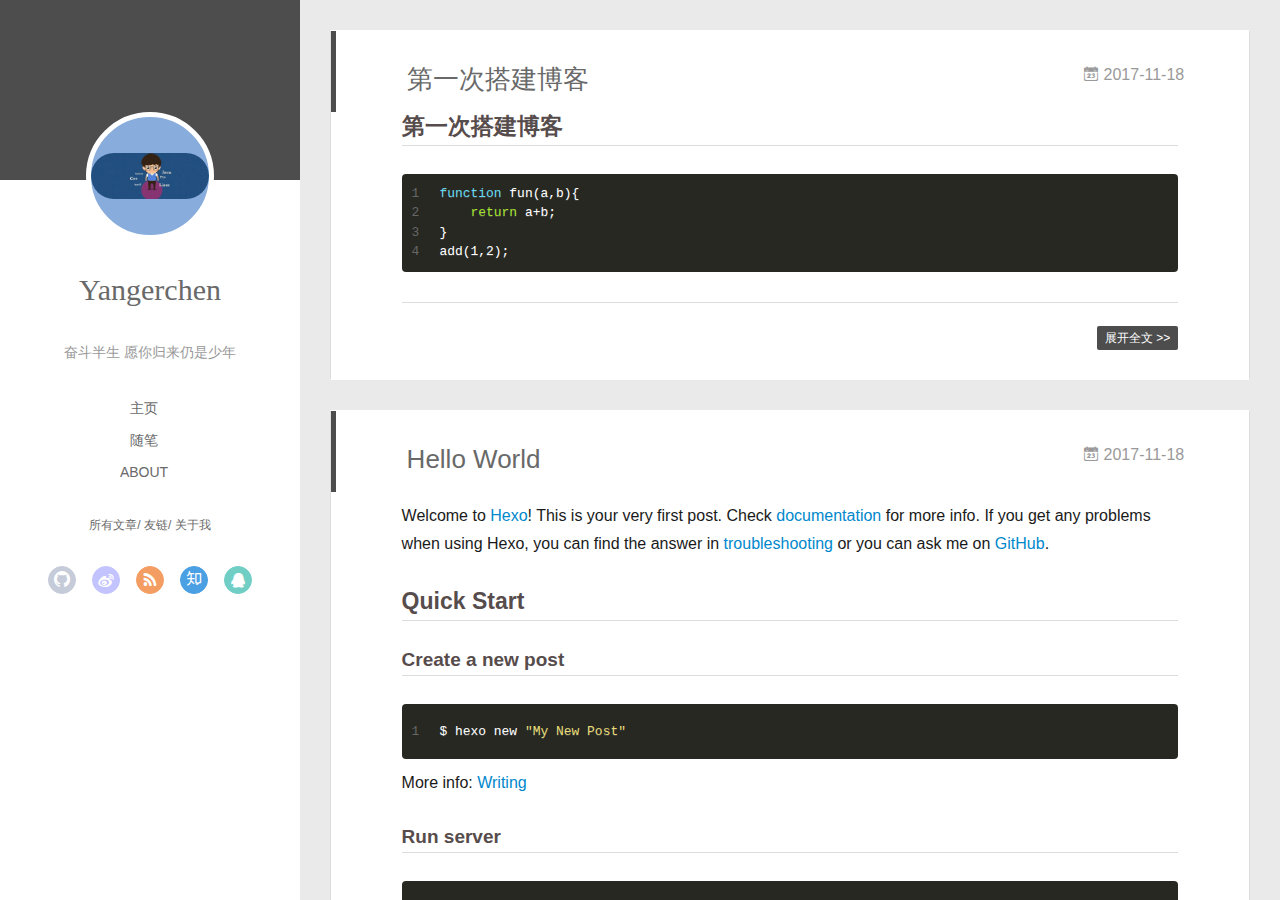
==== commit 1ee5a0d7: "Site updated: 2017-11-20 20:07:43" ====
--- a/index.html
+++ b/index.html
@@ -8,12 +8,15 @@
   <link rel="dns-prefetch" href="http://yoursite.com">
   <title>MyBlog</title>
   <meta name="viewport" content="width=device-width, initial-scale=1, maximum-scale=1">
-  <meta property="og:type" content="website">
+  <meta name="description" content="奋斗半生 愿你归来仍是少年">
+<meta property="og:type" content="website">
 <meta property="og:title" content="MyBlog">
 <meta property="og:url" content="http://yoursite.com/index.html">
 <meta property="og:site_name" content="MyBlog">
+<meta property="og:description" content="奋斗半生 愿你归来仍是少年">
 <meta name="twitter:card" content="summary">
 <meta name="twitter:title" content="MyBlog">
+<meta name="twitter:description" content="奋斗半生 愿你归来仍是少年">
   
     <link rel="alternative" href="/atom.xml" title="MyBlog" type="application/atom+xml">
   
@@ -57,6 +60,8 @@
 				<li><a href="/">主页</a></li>
 	        
 				<li><a href="/tags/随笔/">随笔</a></li>
+	        
+				<li><a href="/about">About</a></li>
 	        
 			</ul>
 		</nav>
@@ -118,6 +123,8 @@
 			
 				
 			
+				
+			
 			
 			
 			<nav class="header-nav">
@@ -137,12 +144,14 @@
 			</nav>
 
 			<nav class="header-menu js-header-menu">
-				<ul style="width: 50%">
+				<ul style="width: 70%">
 				
 				
-					<li style="width: 50%"><a href="/">主页</a></li>
-		        
-					<li style="width: 50%"><a href="/tags/随笔/">随笔</a></li>
+					<li style="width: 33.333333333333336%"><a href="/">主页</a></li>
+		        
+					<li style="width: 33.333333333333336%"><a href="/tags/随笔/">随笔</a></li>
+		        
+					<li style="width: 33.333333333333336%"><a href="/about">About</a></li>
 		        
 				</ul>
 			</nav>
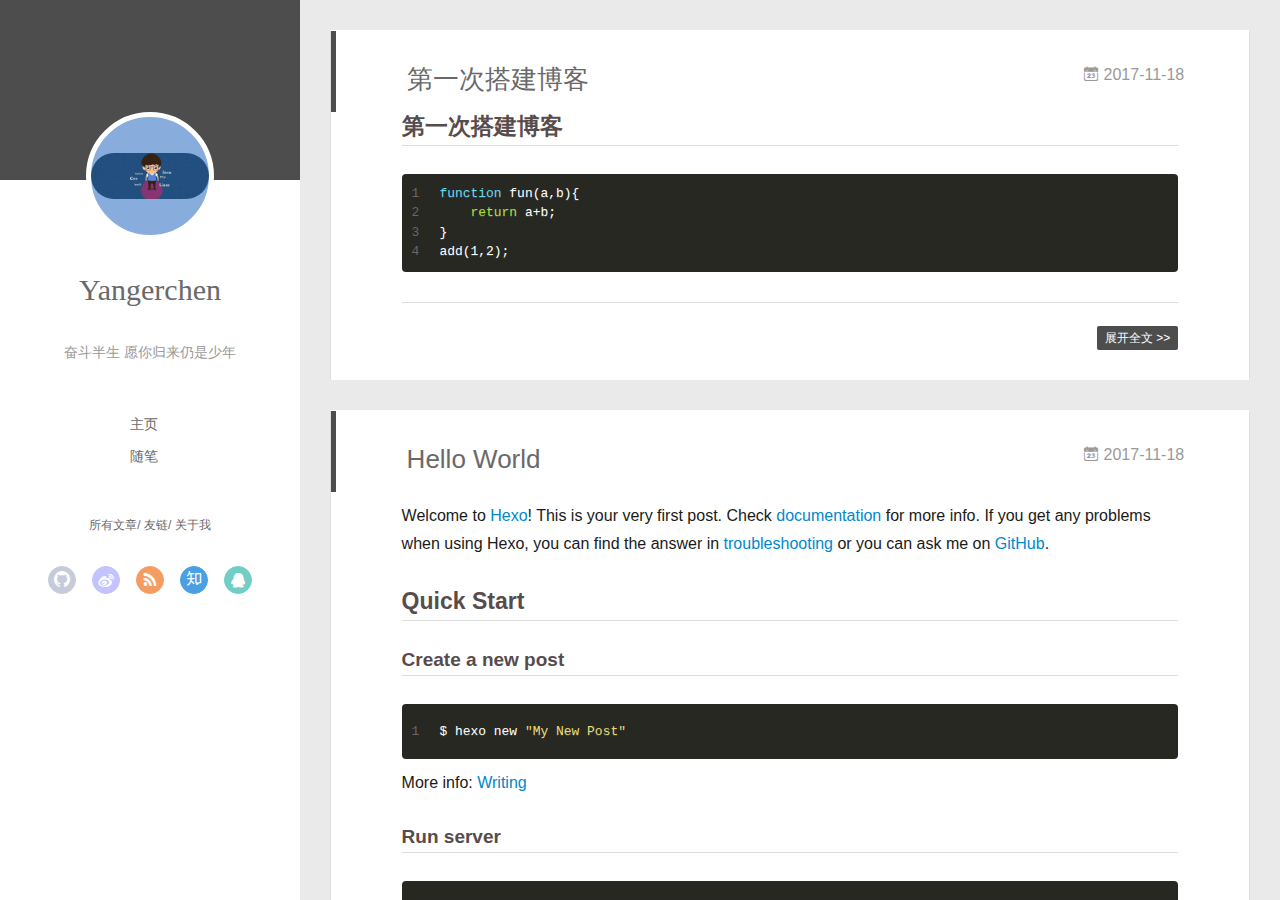
==== commit 88707a77: "Site updated: 2017-11-20 20:19:44" ====
--- a/index.html
+++ b/index.html
@@ -6,19 +6,16 @@
   <meta name="renderer" content="webkit">
   <meta http-equiv="X-UA-Compatible" content="IE=edge" >
   <link rel="dns-prefetch" href="http://yoursite.com">
-  <title>MyBlog</title>
+  <title>Young_chenchen的博客</title>
   <meta name="viewport" content="width=device-width, initial-scale=1, maximum-scale=1">
-  <meta name="description" content="奋斗半生 愿你归来仍是少年">
-<meta property="og:type" content="website">
-<meta property="og:title" content="MyBlog">
+  <meta property="og:type" content="website">
+<meta property="og:title" content="Young_chenchen的博客">
 <meta property="og:url" content="http://yoursite.com/index.html">
-<meta property="og:site_name" content="MyBlog">
-<meta property="og:description" content="奋斗半生 愿你归来仍是少年">
+<meta property="og:site_name" content="Young_chenchen的博客">
 <meta name="twitter:card" content="summary">
-<meta name="twitter:title" content="MyBlog">
-<meta name="twitter:description" content="奋斗半生 愿你归来仍是少年">
-  
-    <link rel="alternative" href="/atom.xml" title="MyBlog" type="application/atom+xml">
+<meta name="twitter:title" content="Young_chenchen的博客">
+  
+    <link rel="alternative" href="/atom.xml" title="Young_chenchen的博客" type="application/atom+xml">
   
   
     <link rel="icon" href="/favicon.png">
@@ -60,8 +57,6 @@
 				<li><a href="/">主页</a></li>
 	        
 				<li><a href="/tags/随笔/">随笔</a></li>
-	        
-				<li><a href="/about">About</a></li>
 	        
 			</ul>
 		</nav>
@@ -123,8 +118,6 @@
 			
 				
 			
-				
-			
 			
 			
 			<nav class="header-nav">
@@ -144,14 +137,12 @@
 			</nav>
 
 			<nav class="header-menu js-header-menu">
-				<ul style="width: 70%">
+				<ul style="width: 50%">
 				
 				
-					<li style="width: 33.333333333333336%"><a href="/">主页</a></li>
-		        
-					<li style="width: 33.333333333333336%"><a href="/tags/随笔/">随笔</a></li>
-		        
-					<li style="width: 33.333333333333336%"><a href="/about">About</a></li>
+					<li style="width: 50%"><a href="/">主页</a></li>
+		        
+					<li style="width: 50%"><a href="/tags/随笔/">随笔</a></li>
 		        
 				</ul>
 			</nav>
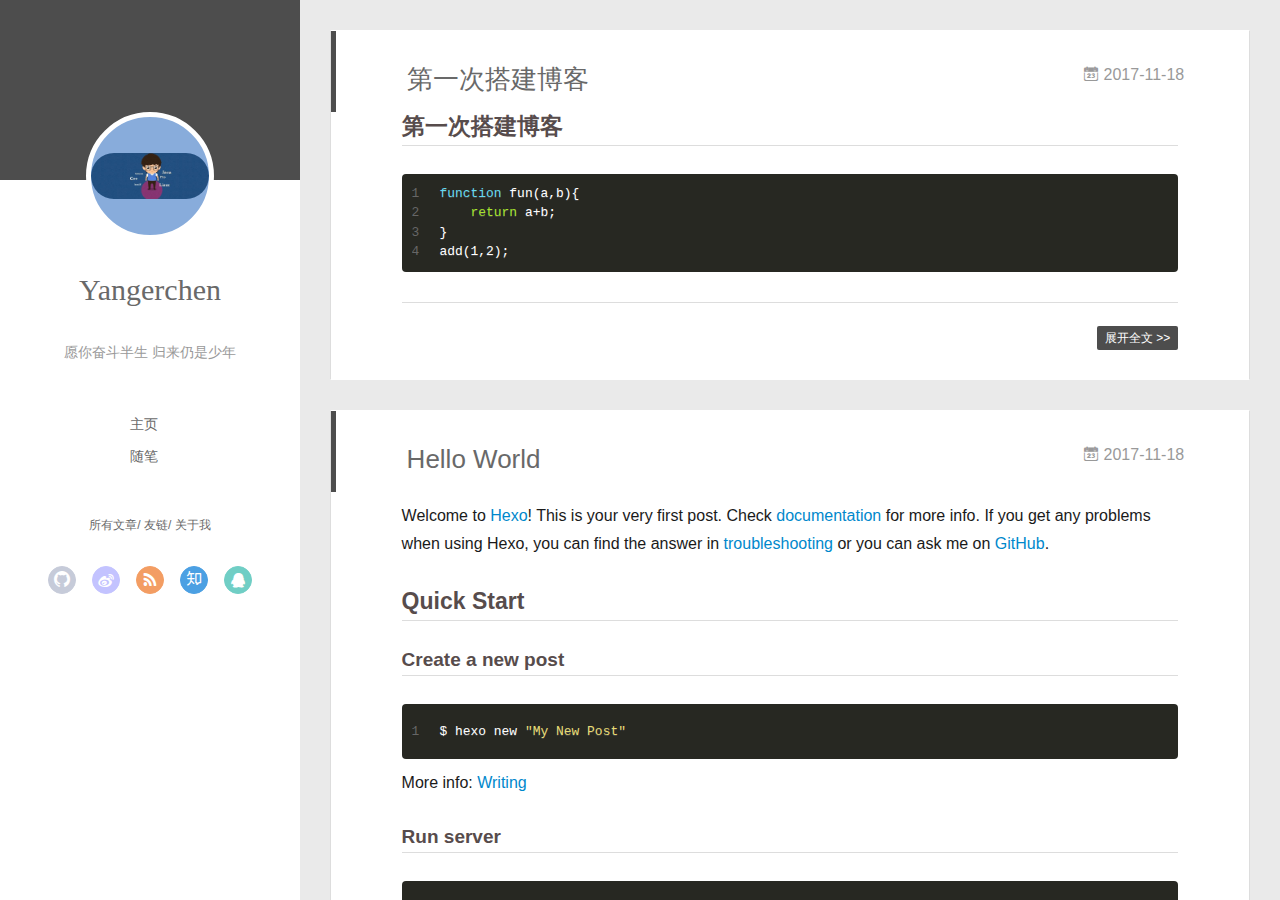
==== commit 65352acc: "Site updated: 2017-11-21 19:23:11" ====
--- a/index.html
+++ b/index.html
@@ -6,16 +6,17 @@
   <meta name="renderer" content="webkit">
   <meta http-equiv="X-UA-Compatible" content="IE=edge" >
   <link rel="dns-prefetch" href="http://yoursite.com">
-  <title>Young_chenchen的博客</title>
+  <title>Yangerchen</title>
   <meta name="viewport" content="width=device-width, initial-scale=1, maximum-scale=1">
   <meta property="og:type" content="website">
-<meta property="og:title" content="Young_chenchen的博客">
+<meta property="og:title" content="Yangerchen">
 <meta property="og:url" content="http://yoursite.com/index.html">
-<meta property="og:site_name" content="Young_chenchen的博客">
+<meta property="og:site_name" content="Yangerchen">
+<meta property="og:locale" content="zh-CN">
 <meta name="twitter:card" content="summary">
-<meta name="twitter:title" content="Young_chenchen的博客">
-  
-    <link rel="alternative" href="/atom.xml" title="Young_chenchen的博客" type="application/atom+xml">
+<meta name="twitter:title" content="Yangerchen">
+  
+    <link rel="alternative" href="/atom.xml" title="Yangerchen" type="application/atom+xml">
   
   
     <link rel="icon" href="/favicon.png">
@@ -48,7 +49,7 @@
 		  <h1 class="header-author"><a href="/">Yangerchen</a></h1>
 		</hgroup>
 		
-		<p class="header-subtitle">奋斗半生 愿你归来仍是少年</p>
+		<p class="header-subtitle">愿你奋斗半生 归来仍是少年</p>
 		
 
 		<nav class="header-menu">
@@ -110,7 +111,7 @@
 			  <h1 class="header-author js-header-author">Yangerchen</h1>
 			</hgroup>
 			
-			<p class="header-subtitle"><i class="icon icon-quo-left"></i>奋斗半生 愿你归来仍是少年<i class="icon icon-quo-right"></i></p>
+			<p class="header-subtitle"><i class="icon icon-quo-left"></i>愿你奋斗半生 归来仍是少年<i class="icon icon-quo-right"></i></p>
 			
 			
 			
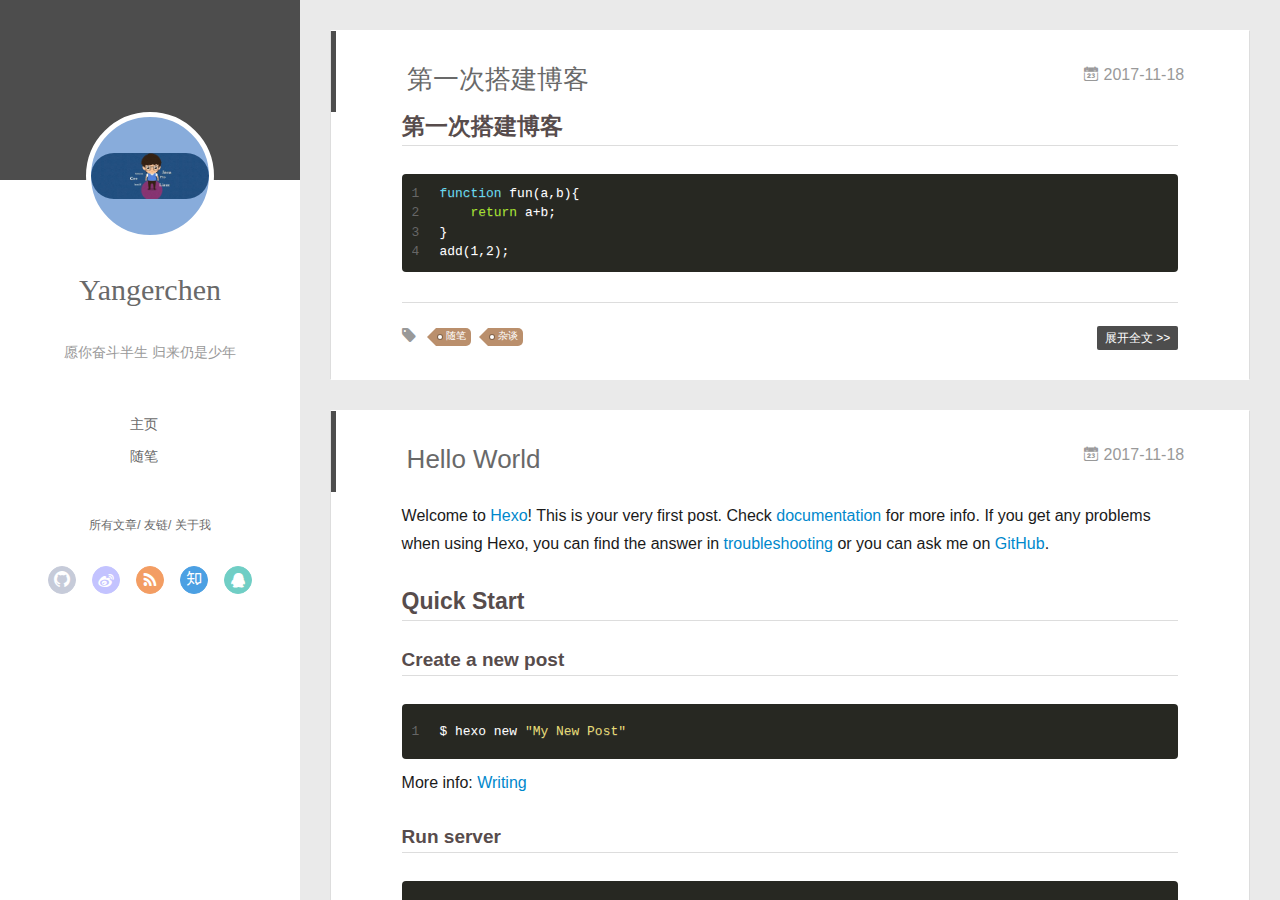
==== commit b0bca04b: "Site updated: 2017-11-21 19:42:29" ====
--- a/index.html
+++ b/index.html
@@ -188,6 +188,21 @@
     <div class="article-info article-info-index">
       
       
+	<div class="article-tag tagcloud">
+		<i class="icon-price-tags icon"></i>
+		<ul class="article-tag-list">
+			 
+        		<li class="article-tag-list-item">
+        			<a href="javascript:void(0)" class="js-tag article-tag-list-link color3">随笔</a>
+        		</li>
+      		 
+        		<li class="article-tag-list-item">
+        			<a href="javascript:void(0)" class="js-tag article-tag-list-link color3">杂谈</a>
+        		</li>
+      		
+		</ul>
+	</div>
+
       
 
       
@@ -221,6 +236,7 @@
 
 
 
+     
   
     <article id="post-hello-world" class="article article-type-post  article-index" itemscope itemprop="blogPost">
   <div class="article-inner">
@@ -292,6 +308,7 @@
 
 
 
+     
   
   
 
@@ -385,6 +402,14 @@
             <input type="checkbox" q-on="click:toggleTag(e)" q-attr="checked:showTags">
           </label>
           <ul class="article-tag-list" q-show="showTags">
+             
+              <li class="article-tag-list-item">
+                <a href="javascript:void(0)" class="js-tag color3">随笔</a>
+              </li>
+             
+              <li class="article-tag-list-item">
+                <a href="javascript:void(0)" class="js-tag color3">杂谈</a>
+              </li>
             
             <div class="clearfix"></div>
           </ul>
--- a/main.0cf68a.css
+++ b/main.0cf68a.css
@@ -1 +1,40 @@
-.clearfix:after,.clearfix:before{content:"";display:table}.clearfix:after{clear:both}.left-col.show{box-shadow:0 0 6px 0 rgba(0,0,0,.75)}.mid-col,.mid-col.show .article,.tools-col,.tools-col .tools-section .search-tag.tagcloud .article-tag-list,.tools-col .tools-section .search-ul .search-tag span:hover,.tools-col .tools-section .search-ul .search-time span:hover,.tools-col .tools-section .search-ul .search-title:hover,.tools-col .tools-section .search-wrap .icon{transition:all .2s ease-in;-ms-transition:all .2s ease-in}@-webkit-keyframes leftIn{0%,60%,75%,90%,to{-webkit-animation-timing-function:cubic-bezier(.215,.61,.355,1);animation-timing-function:cubic-bezier(.215,.61,.355,1)}0%{-webkit-transform:translateZ(0);transform:translateZ(0)}60%{-webkit-transform:translate3d(358px,0,0);transform:translate3d(358px,0,0)}75%{-webkit-transform:translate3d(323px,0,0);transform:translate3d(323px,0,0)}90%{-webkit-transform:translate3d(338px,0,0);transform:translate3d(338px,0,0)}to{-webkit-transform:translate3d(333px,0,0);transform:translate3d(333px,0,0)}}@keyframes leftIn{0%,60%,75%,90%,to{-webkit-animation-timing-function:cubic-bezier(.215,.61,.355,1);animation-timing-function:cubic-bezier(.215,.61,.355,1)}0%{-webkit-transform:translateZ(0);transform:translateZ(0)}60%{-webkit-transform:translate3d(358px,0,0);transform:translate3d(358px,0,0)}75%{-webkit-transform:translate3d(323px,0,0);transform:translate3d(323px,0,0)}90%{-webkit-transform:translate3d(338px,0,0);transform:translate3d(338px,0,0)}to{-webkit-transform:translate3d(333px,0,0);transform:translate3d(333px,0,0)}}.mid-col.show{-webkit-animation-duration:.8s;animation-duration:.8s;-webkit-animation-fill-mode:both;animation-fill-mode:both;-webkit-animation-name:leftIn;animation-name:leftIn}@-webkit-keyframes leftOut{0%,60%,75%,90%,to{-webkit-animation-timing-function:cubic-bezier(.215,.61,.355,1);animation-timing-function:cubic-bezier(.215,.61,.355,1)}0%{-webkit-transform:translate3d(333px,0,0);transform:translate3d(333px,0,0)}60%{-webkit-transform:translate3d(-25px,0,0);transform:translate3d(-25px,0,0)}75%{-webkit-transform:translate3d(10px,0,0);transform:translate3d(10px,0,0)}90%{-webkit-transform:translate3d(-5px,0,0);transform:translate3d(-5px,0,0)}to{-webkit-transform:translateZ(0);transform:translateZ(0)}}@keyframes leftOut{0%,60%,75%,90%,to{-webkit-animation-timing-function:cubic-bezier(.215,.61,.355,1);animation-timing-function:cubic-bezier(.215,.61,.355,1)}0%{-webkit-transform:translate3d(333px,0,0);transform:translate3d(333px,0,0)}60%{-webkit-transform:translate3d(-25px,0,0);transform:translate3d(-25px,0,0)}75%{-webkit-transform:translate3d(10px,0,0);transform:translate3d(10px,0,0)}90%{-webkit-transform:translate3d(-5px,0,0);transform:translate3d(-5px,0,0)}to{-webkit-transform:translateZ(0);transform:translateZ(0)}}.mid-col.hide{-webkit-animation-duration:.8s;animation-duration:.8s;-webkit-animation-name:leftOut;animation-name:leftOut}@-webkit-keyframes smallLeftIn{0%,60%,75%,90%,to{-webkit-animation-timing-function:cubic-bezier(.215,.61,.355,1);animation-timing-function:cubic-bezier(.215,.61,.355,1)}0%{-webkit-transform:translateZ(0);transform:translateZ(0)}60%{-webkit-transform:translate3d(325px,0,0);transform:translate3d(325px,0,0)}75%{-webkit-transform:translate3d(290px,0,0);transform:translate3d(290px,0,0)}90%{-webkit-transform:translate3d(305px,0,0);transform:translate3d(305px,0,0)}to{-webkit-transform:translate3d(300px,0,0);transform:translate3d(300px,0,0)}}@keyframes smallLeftIn{0%,60%,75%,90%,to{-webkit-animation-timing-function:cubic-bezier(.215,.61,.355,1);animation-timing-function:cubic-bezier(.215,.61,.355,1)}0%{-webkit-transform:translateZ(0);transform:translateZ(0)}60%{-webkit-transform:translate3d(325px,0,0);transform:translate3d(325px,0,0)}75%{-webkit-transform:translate3d(290px,0,0);transform:translate3d(290px,0,0)}90%{-webkit-transform:translate3d(305px,0,0);transform:translate3d(305px,0,0)}to{-webkit-transform:translate3d(300px,0,0);transform:translate3d(300px,0,0)}}.tools-col.show{-webkit-animation-duration:.8s;animation-duration:.8s;-webkit-animation-fill-mode:both;animation-fill-mode:both;-webkit-animation-name:smallLeftIn;animation-name:smallLeftIn}@-webkit-keyframes smallleftOut{0%,60%,75%,90%,to{-webkit-animation-timing-function:cubic-bezier(.215,.61,.355,1);animation-timing-function:cubic-bezier(.215,.61,.355,1)}0%{-webkit-transform:translate3d(333px,0,0);transform:translate3d(333px,0,0)}60%{-webkit-transform:translate3d(-25px,0,0);transform:translate3d(-25px,0,0)}75%{-webkit-transform:translate3d(10px,0,0);transform:translate3d(10px,0,0)}90%{-webkit-transform:translate3d(-5px,0,0);transform:translate3d(-5px,0,0)}to{-webkit-transform:translateZ(0);transform:translateZ(0)}}@keyframes smallleftOut{0%,60%,75%,90%,to{-webkit-animation-timing-function:cubic-bezier(.215,.61,.355,1);animation-timing-function:cubic-bezier(.215,.61,.355,1)}0%{-webkit-transform:translate3d(333px,0,0);transform:translate3d(333px,0,0)}60%{-webkit-transform:translate3d(-25px,0,0);transform:translate3d(-25px,0,0)}75%{-webkit-transform:translate3d(10px,0,0);transform:translate3d(10px,0,0)}90%{-webkit-transform:translate3d(-5px,0,0);transform:translate3d(-5px,0,0)}to{-webkit-transform:translateZ(0);transform:translateZ(0)}}.tools-col.hide{-webkit-animation-duration:.8s;animation-duration:.8s;-webkit-animation-fill-mode:both;animation-fill-mode:both;-webkit-animation-name:smallleftOut;animation-name:smallleftOut}html{-ms-text-size-adjust:100%;-webkit-text-size-adjust:100%;-webkit-tap-highlight-color:transparent;height:100%}body{margin:0;font-size:14px;font-family:Helvetica Neue,Helvetica,STHeiTi,Arial,sans-serif;line-height:1.5;color:#333;background-color:#fff;min-height:100%}article,aside,details,figcaption,figure,footer,header,hgroup,main,menu,nav,section,summary{display:block}audio,canvas,progress,video{display:inline-block}audio:not([controls]){display:none;height:0}progress{vertical-align:baseline}[hidden],template{display:none}a{background:transparent;text-decoration:none;color:#08c}a:active{outline:0}abbr[title]{border-bottom:1px dotted}b,strong{font-weight:700}dfn{font-style:italic}mark{background:#ff0;color:#000}small{font-size:80%}sub,sup{font-size:75%;line-height:0;position:relative;vertical-align:baseline}sup{top:-.5em}sub{bottom:-.25em}img{border:0;vertical-align:middle;max-width:100%}svg:not(:root){overflow:hidden}pre{overflow:auto;white-space:pre;white-space:pre-wrap;word-wrap:break-word}code,kbd,pre,samp{font-family:monospace,monospace;font-size:1em}button,input,optgroup,select,textarea{color:inherit;font:inherit;margin:0;vertical-align:middle}button,input,select{overflow:visible}button,select{text-transform:none}button,html input[type=button],input[type=reset],input[type=submit]{-webkit-appearance:button;cursor:pointer}[disabled]{cursor:default}button::-moz-focus-inner,input::-moz-focus-inner{border:0;padding:0}input{line-height:normal}input[type=checkbox],input[type=radio]{box-sizing:border-box;padding:0}input[type=number]::-webkit-inner-spin-button,input[type=number]::-webkit-outer-spin-button{height:auto}input[type=search]{-webkit-appearance:textfield;box-sizing:border-box}input[type=search]::-webkit-search-cancel-button,input[type=search]::-webkit-search-decoration{-webkit-appearance:none}fieldset{border:1px solid silver;margin:0 2px;padding:.35em .625em .75em}legend{border:0;padding:0}textarea{overflow:auto;resize:vertical;vertical-align:top}optgroup{font-weight:700}button,input,select,textarea{outline:0}input,textarea{-webkit-user-modify:read-write-plaintext-only}input::-ms-clear,input::-ms-reveal{display:none}input::-moz-placeholder,textarea::-moz-placeholder{color:#999}input:-ms-input-placeholder,textarea:-ms-input-placeholder{color:#999}input::-webkit-input-placeholder,textarea::-webkit-input-placeholder{color:#999}.placeholder{color:#999}table{border-collapse:collapse;border-spacing:0}td,th{padding:0}blockquote,figure,form,h1,h2,h3,h4,h5,h6,p{margin:0}dd,dl,li,ol,ul{margin:0;padding:0}ol,ul{list-style:none outside none}h1,h2,h3{line-height:2;font-weight:400}h1{font-size:18px}h2{font-size:16px}h3{font-size:14px}i{font-style:normal}*{box-sizing:border-box}@font-face{font-family:iconfont;src:url(./fonts/iconfont.b322fa.eot);src:url(./fonts/iconfont.b322fa.eot#iefix) format("embedded-opentype"),url(./fonts/iconfont.8c627f.woff) format("woff"),url(./fonts/iconfont.16acc2.ttf) format("truetype"),url(./fonts/iconfont.45d7ee.svg#iconfont) format("svg")}[class*=" icon-"],[class^=icon-]{font-family:iconfont!important;speak:none;font-size:16px;font-style:normal;font-weight:400;font-variant:normal;text-transform:none;line-height:1;-webkit-font-smoothing:antialiased;-moz-osx-font-smoothing:grayscale}.icon-twitter:before{content:"\E600"}.icon-facebook:before{content:"\E601"}.icon-clock:before{content:"\E602"}.icon-mail:before{content:"\E609"}.icon-link:before{content:"\E6AB"}.icon-search:before{content:"\E65B"}.icon-smile:before{content:"\E64A"}.icon-roundrightfill:before{content:"\E65A"}.icon-list:before{content:"\E682"}.icon-book:before{content:"\E6FE"}.icon-home:before{content:"\E6BB"}.icon-share:before{content:"\E618"}.icon-back:before{content:"\E625"}.icon-qq:before{content:"\E62D"}.icon-weibo:before{content:"\E619"}.icon-segmentfault:before{content:"\E603"}.icon-sort:before{content:"\E700"}.icon-jianshu:before{content:"\E613"}.icon-circle-left:before{content:"\E71F"}.icon-circle-right:before{content:"\E720"}.icon-loading:before{content:"\E614"}.icon-acfun:before{content:"\E604"}.icon-close:before{content:"\E60C"}.icon-tumblr:before{content:"\E6B0"}.icon-calendar:before{content:"\E667"}.icon-rss:before{content:"\E877"}.icon-price-tags:before{content:"\E6F9"}.icon-quo-left:before{content:"\E7F5"}.icon-quo-right:before{content:"\E7F6"}.icon-back1:before{content:"\E64E"}.icon-github:before{content:"\E735"}.icon-film:before{content:"\E7B7"}.icon-weixin:before{content:"\E61F"}.icon-qzone:before{content:"\E680"}.icon-category:before{content:"\E605"}.icon-douban:before{content:"\E64C"}.icon-roundleftfill:before{content:"\E799"}.icon-tuding:before{content:"\E651"}.icon-zhihu:before{content:"\E61B"}.icon-linkedin:before{content:"\E6D4"}.icon-google:before{content:"\E635"}.icon-plane:before{content:"\E62F"}.icon-bilibili:before{content:"\E622"}.icon-psn:before{content:"\E6C7"}body,button,input,select,textarea{color:#1a1a1a;font-family:lucida grande,lucida sans unicode,lucida,helvetica,Hiragino Sans GB,Microsoft YaHei,WenQuanYi Micro Hei,sans-serif;font-size:16px;font-size:1rem;line-height:1.75}body{overflow-y:hidden;background:#eaeaea}#container,body,html{height:100%;overflow-x:hidden;overflow-y:auto}#mobile-nav{display:none}#container{position:relative;min-height:100%}#container .anm-canvas{display:none}#container.show .anm-canvas{display:block;position:fixed}.body-wrap{margin-bottom:80px}.mid-col{position:absolute;right:0;min-height:100%;background:#eaeaea;left:300px;width:auto}.mid-col.show{background:none;opacity:.9}.mid-col.show .article{background:hsla(0,0%,100%,.3)}.left-col{background:#fff;width:300px;position:fixed;opacity:1;transition:all .2s ease-in;height:100%;z-index:999}.left-col .overlay{width:100%;height:180px;position:absolute}.left-col .intrude-less{width:76%;text-align:center;margin:112px auto 0}.left-col #header{width:100%;height:300px;position:relative;border-bottom:1px solid color-border}.left-col #header a{color:#696969}.left-col #header a:hover{color:#b0a0aa}.left-col #header .header-subtitle{text-align:center;color:#999;font-size:14px;line-height:25px;overflow:hidden;text-overflow:ellipsis;display:-webkit-box;-webkit-line-clamp:2;-webkit-box-orient:vertical}.left-col #header .header-menu{font-weight:300;line-height:31px;text-transform:uppercase;float:none;min-height:150px;margin-left:-12px;text-align:center;display:-webkit-box;-webkit-box-orient:horizontal;-webkit-box-pack:center;-webkit-box-align:center}.left-col #header .header-menu li{cursor:default}.left-col #header .header-menu li a{font-size:14px;min-width:300px}.left-col #header .header-smart-menu{font-size:12px;margin-bottom:20px}.left-col #header .header-smart-menu a:after{content:"/"}.left-col #header .header-smart-menu a:last-child:after{content:""}.left-col #header .profilepic{display:block;border:5px solid #fff;border-radius:300px;width:128px;height:128px;margin:0 auto;position:relative;overflow:hidden;background:#88acdb;-webkit-transition:all .2s ease-in;display:-webkit-box;-webkit-box-orient:horizontal;-webkit-box-pack:center;-webkit-box-align:center;text-align:center}.left-col #header .profilepic img{border-radius:300px;opacity:1;-webkit-transition:all .2s ease-in}.left-col #header .profilepic img.show{width:100%;height:100%;opacity:1}.left-col #header .header-author{text-align:center;margin:.67em 0;font-family:Roboto,serif;font-size:30px;transition:.3s}::-webkit-scrollbar{width:10px;height:10px}::-webkit-scrollbar-button{width:0;height:0}::-webkit-scrollbar-button:end:decrement,::-webkit-scrollbar-button:start:increment{display:none}::-webkit-scrollbar-corner{display:block}::-webkit-scrollbar-thumb{border-radius:8px;background-color:rgba(0,0,0,.2)}::-webkit-scrollbar-thumb:hover{border-radius:8px;background-color:rgba(0,0,0,.5)}::-webkit-scrollbar-thumb,::-webkit-scrollbar-track{border-right:1px solid transparent;border-left:1px solid transparent}::-webkit-scrollbar-track:hover{background-color:rgba(0,0,0,.15)}::-webkit-scrollbar-button:start{width:10px;height:10px;background:url(./img/scrollbar_arrow.png) no-repeat 0 0}::-webkit-scrollbar-button:start:hover{background:url(./img/scrollbar_arrow.png) no-repeat -15px 0}::-webkit-scrollbar-button:start:active{background:url(./img/scrollbar_arrow.png) no-repeat -30px 0}::-webkit-scrollbar-button:end{width:10px;height:10px;background:url(./img/scrollbar_arrow.png) no-repeat 0 -18px}::-webkit-scrollbar-button:end:hover{background:url(./img/scrollbar_arrow.png) no-repeat -15px -18px}::-webkit-scrollbar-button:end:active{background:url(./img/scrollbar_arrow.png) no-repeat -30px -18px}.article-entry .highlight,.article-entry pre{background:#272822;margin:10px 0;padding:10px;overflow:auto;color:#fff;font-size:.9em;line-height:22.400000000000002px}.article-entry .gist .gist-file .gist-data .line-numbers,.article-entry .highlight .gutter pre,.article-entry .highlight .gutter pre .line{color:#666}.article-entry code,.article-entry pre{font-family:Source Code Pro,Consolas,Monaco,Menlo,monospace}.article-entry code{background:#eee;padding:0 .3em;border:none}.article-entry pre code{background:none;text-shadow:none;padding:0;color:#fff}.article-entry .highlight{border-radius:4px}.article-entry .highlight pre{border:none;margin:0;padding:0}.article-entry .highlight table{margin:0;width:auto}.article-entry .highlight td{border:none;padding:0}.article-entry .highlight figcaption{color:highlight-comment;line-height:1em;margin-bottom:1em}.article-entry .highlight figcaption:after,.article-entry .highlight figcaption:before{content:"";display:table}.article-entry .highlight figcaption:after{clear:both}.article-entry .highlight figcaption a{float:right}.article-entry .highlight .gutter pre{text-align:right;padding-right:20px}.article-entry .highlight .gutter pre .line{text-shadow:none}.article-entry .highlight .line{color:#fff;min-height:19px}.article-entry .gist{margin:0 -20px;border-style:solid;border-color:#ddd;border-width:1px 0;background:#272822;padding:15px 20px 15px 0}.article-entry .gist .gist-file{border:none;font-family:Source Code Pro,Consolas,Monaco,Menlo,monospace;margin:0}.article-entry .gist .gist-file .gist-data{background:none;border:none}.article-entry .gist .gist-file .gist-data .line-numbers{background:none;border:none;padding:0 20px 0 0}.article-entry .gist .gist-file .gist-data .line-data{padding:0!important}.article-entry .gist .gist-file .highlight{margin:0;padding:0;border:none}.article-entry .gist .gist-file .gist-meta{background:#272822;color:highlight-comment;font:.85em Helvetica Neue,Helvetica,Arial,sans-serif;text-shadow:0 0;padding:0;margin-top:1em;margin-left:20px}.article-entry .gist .gist-file .gist-meta a{color:#258fb8;font-weight:400}.article-entry .gist .gist-file .gist-meta a:hover{text-decoration:underline}pre .comment{color:#75715e}pre .class .params,pre .function .keyword,pre .keyword{color:#66d9ef}pre .css .value,pre .doctype,pre .function,pre .params,pre .tag{color:#fff}pre .at_rule,pre .at_rule .keyword,pre .css~* .tag,pre .preprocessor,pre .preprocessor .keyword,pre .title{color:#f92672}pre .attribute,pre .built_in,pre .class,pre .css~* .class,pre .function .title{color:#a6e22e}pre .string,pre .value{color:#e6db74}pre .number{color:#7163d7}pre .css~* .id,pre .id{color:#fd971f}#header .tagcloud a{color:#fff}.tagcloud a{display:inline-block;text-decoration:none;font-weight:400;font-size:10px;color:#fff;height:18px;line-height:18px;float:left;padding:0 5px 0 10px;position:relative;border-radius:0 5px 5px 0;margin:5px 9px 5px 8px;font-family:Menlo,Monaco,Andale Mono,lucida console,Courier New,monospace}.tagcloud a:hover{opacity:.8}.tagcloud a:before{content:" ";width:0;height:0;position:absolute;top:0;left:-18px;border:9px solid transparent}.tagcloud a:after{content:" ";width:4px;height:4px;background-color:#fff;border-radius:4px;box-shadow:0 0 0 1px rgba(0,0,0,.3);position:absolute;top:7px;left:2px}.tagcloud a.color1{background:#ff945c}.tagcloud a.color1:before{border-right-color:#ff945c}.tagcloud a.color2{background:#cc8167}.tagcloud a.color2:before{border-right-color:#cc8167}.tagcloud a.color3{background:#ba8f6c}.tagcloud a.color3:before{border-right-color:#ba8f6c}.tagcloud a.color4{background:#94635c}.tagcloud a.color4:before{border-right-color:#94635c}.tagcloud a.color5{background:#7b5d5f}.tagcloud a.color5:before{border-right-color:#7b5d5f}.article-tag-list .article-tag-list-item{float:left}.article-pop-out .icon-tuding{color:#999;float:left;margin-right:10px;margin-top:6px}.article-category,.article-category .article-tag-list,.article-tag,.article-tag .article-tag-list{float:left}.article-category .icon,.article-tag .icon{color:#999;float:left;margin-right:10px;margin-top:6px}.article-pop-out{float:left}.archive-article-date{color:#999;margin-right:7.6923%;float:right}.archive-article-date .icon{margin:5px 5px 5px 0}.glass{background-color:rgba(54,70,93,.9);z-index:998;transition:opacity .15s;width:100%;height:100%;display:none}.glass,.tagcloud-ctn{left:0;opacity:1;bottom:0;position:fixed;right:0;top:0}.tagcloud-ctn{z-index:90120;background-size:100% 100%}.tagcloud-ctn .tagcloud-global{position:fixed;top:50%;left:50%;margin-top:-115px;margin-left:-315px;width:630px}.tagcloud-ctn .tagcloud-global a{width:80px;height:80px;border-radius:50%;background:#f2992e;color:#fff;display:block;float:left;line-height:80px;text-align:center}.tagcloud-ctn .tagcloud-global .tab-post-types .tab-post-type:first-child .post-type-icon{background:#f2992e}.tagcloud-ctn .tagcloud-global .tab-post-types .tab-post-type:nth-child(2) .post-type-icon{background:#56bc8a}.tagcloud-ctn .tagcloud-global .tab-post-types .tab-post-type:nth-child(3) .post-type-icon{background:#4aa8d8}.tagcloud-ctn .tagcloud-global .tab-post-types .tab-post-type:nth-child(4) .post-type-icon{background:#a77dc2}.tagcloud-ctn .tagcloud-global .tab-post-types .tab-post-type:nth-child(5) .post-type-icon{background:#dd765d}#header .header-nav{width:100%;position:absolute;transition:-webkit-transform .3s ease-in;transition:transform .3s ease-in;transition:transform .3s ease-in,-webkit-transform .3s ease-in}#header .header-nav .social{margin-top:10px;text-align:center;display:-webkit-box;display:-ms-flexbox;display:flex;-ms-flex-wrap:wrap;flex-wrap:wrap;-webkit-box-pack:center;-ms-flex-pack:center;justify-content:center}#header .header-nav .social a{border-radius:50%;display:-moz-inline-stack;display:inline-block;vertical-align:middle;*vertical-align:auto;zoom:1;*display:inline;margin:0 8px 15px;transition:.3s;text-align:center;color:#fff;opacity:.7;width:28px;height:28px;line-height:26px}#header .header-nav .social a:hover{opacity:1}#header .header-nav .social a.weibo{background:#aaf;border:1px solid #aaf}#header .header-nav .social a.weibo:hover{border:1px solid #aaf}#header .header-nav .social a.segmentfault{background:#009a61;border:1px solid #009a61}#header .header-nav .social a.segmentfault:hover{border:1px solid #009a61}#header .header-nav .social a.rss{background:#ef7522;border:1px solid #ef7522}#header .header-nav .social a.rss:hover{border:1px solid #cf5d0f}#header .header-nav .social a.github{background:#afb6ca;border:1px solid #afb6ca}#header .header-nav .social a.github:hover{border:1px solid #909ab6}#header .header-nav .social a.facebook{background:#3b5998;border:1px solid #3b5998}#header .header-nav .social a.facebook:hover{border:1px solid #2d4373}#header .header-nav .social a.google{background:#c83d20;border:1px solid #c83d20}#header .header-nav .social a.google:hover{border:1px solid #9c3019}#header .header-nav .social a.twitter{background:#55cff8;border:1px solid #55cff8}#header .header-nav .social a.twitter:hover{border:1px solid #24c1f6}#header .header-nav .social a.linkedin{background:#005a87;border:1px solid #005a87}#header .header-nav .social a.linkedin:hover{border:1px solid #006b98}#header .header-nav .social a.acfun{background:#fd4c5d;border:1px solid #fd4c5d}#header .header-nav .social a.acfun:hover{border:1px solid #fd4c5d}#header .header-nav .social a.bilibili{background:#e15280;border:1px solid #e15280}#header .header-nav .social a.bilibili:hover{border:1px solid #e15280}#header .header-nav .social a.zhihu{background:#0078d8;border:1px solid #0078d8}#header .header-nav .social a.zhihu:hover{border:1px solid #0078d8}#header .header-nav .social a.douban{background:#06c611;border:1px solid #06c611}#header .header-nav .social a.douban:hover{border:1px solid #06c611}#header .header-nav .social a.mail{background:#005a87;border:1px solid #005a87}#header .header-nav .social a.mail:hover{border:1px solid #006b98}#header .header-nav .social a.jianshu{background:#ff5722;border:1px solid #ff5722}#header .header-nav .social a.jianshu:hover{border:1px solid #ff5722}#header .header-nav .social a.weixin{background:#4caf50;border:1px solid #4caf50}#header .header-nav .social a.weixin:hover{border:1px solid #4caf50}#header .header-nav .social a.qq{background:#34baad;border:1px solid #34baad}#header .header-nav .social a.qq:hover{border:1px solid #34baad}#header .header-nav .social a.psn{background:#086ef6;border:1px solid #086ef6}#header .header-nav .social a.psn:hover{border:1px solid #086ef6}#page-nav{text-align:center;margin-top:30px}#page-nav .page-number{width:20px;height:25px;background:#4d4d4d;display:inline-block;color:#fff;line-height:25px;font-size:12px;margin:0 5px 30px;border-radius:2px}#page-nav .page-number:hover{background:#5e5e5e}#page-nav .current{background:#88acdb;cursor:default}#page-nav .current:hover{background:#88acdb}#page-nav .extend{color:#4d4d4d;margin:0 27px;opacity:1}#page-nav .extend:hover{color:#5e5e5e}#page-nav:hover .extend{opacity:1}.archives-wrap{position:relative;margin:0 30px;padding-right:60px;border-bottom:1px solid #eee;background:#fff}.archives-wrap:first-child{margin-top:30px}.archives-wrap:last-child{margin-bottom:80px}.archives-wrap .archive-year-wrap{line-height:35px;width:200px;position:absolute;padding-top:15px;font-size:1.8em;z-index:1}.archives-wrap .archive-year-wrap a{color:#666;font-weight:700;padding-left:48px}.archives{position:relative}.archives .article-info{border:none}.archives .archive-article{margin-left:200px;padding:20px 0;border-bottom:1px solid #eee;border-top:1px solid #fff;position:relative}.archives .archive-article:first-child{border-top:none}.archives .archive-article:last-child{border-bottom:none}.archives .archive-article-title{font-size:16px;color:#333;transition:color .3s}.archives .archive-article-title:hover{color:#657b83}.archives .archive-article-title span{display:block;color:#a8a8a8;font-size:12px;line-height:14px;height:7px;padding-left:2px}.archives .archive-article-title span:before{display:inline-block;content:"\201C";font-family:serif;font-size:30px;float:left;margin:4px 4px 0 -12px;color:#c8c8c8}.archive-article-inner .icon-clock{margin-right:5px}.archive-article-inner .archive-article-header{position:relative;min-height:36px}.archive-article-inner .article-meta{position:relative;float:right;margin-top:-10px;color:#555;background:none;text-align:right;width:auto}.archive-article-inner .article-meta .article-date time{color:#aaa}.archive-article-inner .article-meta .archive-article-date,.archive-article-inner .article-meta .article-tag-list{margin-right:30px;display:-moz-inline-stack;display:inline-block;vertical-align:middle;zoom:1;color:#666;font-size:14px}.archive-article-inner .article-meta .archive-article-date{cursor:default;font-size:12px;margin-bottom:5px;margin-top:-10px;margin-right:0}.archive-article-inner .article-meta .article-category:before{float:left;margin-top:1px;left:15px}.archive-article-inner .article-meta .article-category .article-category-link{width:auto;max-width:83px;padding-left:10px}.archive-article-inner .article-meta .article-tag-list{margin-top:0}.archive-article-inner .article-meta .article-tag-list:before{left:15px}.archive-article-inner .article-meta .article-tag-list .article-tag-list-item{display:inline-block;width:auto;max-width:83px;padding-left:8px;font-size:12px}.tools-col{width:300px;height:100%;position:fixed;left:0;top:0;z-index:0;padding:0;opacity:0;-webkit-overflow-scrolling:touch;overflow-scrolling:touch}.tools-col.show{opacity:1}.tools-col.hide{z-index:0}.tools-col .tools-nav{display:none}.tools-col .tools-section,.tools-col .tools-wrap{height:100%;color:#e5e5e5;width:360px;overflow:hidden;overflow-y:auto}.tools-col .tools-section ::-webkit-scrollbar,.tools-col .tools-wrap ::-webkit-scrollbar{display:none}.tools-col .tools-section .search-wrap{width:310px;margin:20px 20px 10px;position:relative}.tools-col .tools-section .search-wrap .search-ipt{width:310px;color:#fff;background:none;border:none;border-bottom:2px solid #fff;font-family:Roboto,serif}.tools-col .tools-section .search-wrap .icon{position:absolute;right:0;top:7px;color:#fff;cursor:pointer}.tools-col .tools-section .search-wrap .icon:hover{-webkit-transform:scale(1.2);transform:scale(1.2)}.tools-col .tools-section .search-wrap ::-webkit-input-placeholder{color:#ededed}.tools-col .tools-section .search-tag.tagcloud{text-align:center;position:relative}.tools-col .tools-section .search-tag.tagcloud .search-tag-wording{font-size:12px;float:right;margin:4px 75px 0 0}.tools-col .tools-section .search-tag.tagcloud .search-switch{width:40px;height:25px;display:block}.tools-col .tools-section .search-tag.tagcloud .search-switch input{width:40px;height:14px;position:absolute;top:0;right:30px;z-index:2;border:0;background:0 0;-webkit-appearance:none;outline:0}.tools-col .tools-section .search-tag.tagcloud .search-switch input:before{content:"";width:40px;height:14px;border:1px solid #bdcabc;background-color:#fdfdfd;border-radius:20px;cursor:pointer;display:inline-block;position:relative;vertical-align:middle;box-sizing:content-box;box-shadow:inset 0 0 0 0 #dfdfdf;transition:border .4s,box-shadow .4s;background-clip:content-box}.tools-col .tools-section .search-tag.tagcloud .search-switch input:checked:before{border-color:#64bd63;box-shadow:inset 0 0 0 .16rem #64bd63;background-color:#64bd63;transition:border .4s,box-shadow .4s,background-color 1.2s}.tools-col .tools-section .search-tag.tagcloud .search-switch input:checked:after{left:27px;background:#fff}.tools-col .tools-section .search-tag.tagcloud .search-switch input:after{content:"";width:14px;height:14px;position:absolute;top:16px;left:2px;-webkit-transform:translateY(-50%);border-radius:100%;background-color:#91c0f1;box-shadow:0 1px 1px rgba(0,0,0,.4);transition:left .2s;cursor:pointer}.tools-col .tools-section .search-tag.tagcloud .article-tag-list{display:none;margin:15px 10px 0;padding:10px;background:hsla(0,0%,100%,.2)}.tools-col .tools-section .search-tag.tagcloud .article-tag-list.show{display:block}.tools-col .tools-section .search-tag.tagcloud .a{float:none}.tools-col .tools-section .search-ul{margin-top:10px;color:rgba(77,77,77,.75);-webkit-overflow-scrolling:touch;overflow-scrolling:touch;overflow-y:auto}.tools-col .tools-section .search-ul .search-li{padding:10px 20px;border-bottom:1px dotted #dcdcdc}.tools-col .tools-section .search-ul .search-li:hover{background:hsla(0,0%,100%,.2)}.tools-col .tools-section .search-ul .search-title{overflow:hidden;white-space:nowrap;text-overflow:ellipsis;display:block;color:#fffff8;text-shadow:1px 1px rgba(77,77,77,.25)}.tools-col .tools-section .search-ul .search-title .icon{margin-right:10px;color:#fffdd8}.tools-col .tools-section .search-ul .search-title:hover{color:#fff}.tools-col .tools-section .search-ul .search-tag,.tools-col .tools-section .search-ul .search-time{font-size:12px;color:#fffdd8;margin-right:10px}.tools-col .tools-section .search-ul .search-tag .icon,.tools-col .tools-section .search-ul .search-time .icon{margin-right:0}.tools-col .tools-section .search-ul .search-tag span,.tools-col .tools-section .search-ul .search-time span{cursor:pointer}.tools-col .tools-section .search-ul .search-tag span:hover,.tools-col .tools-section .search-ul .search-time span:hover{color:#fff}.tools-col .tools-section .search-ul .search-time{float:left}.tools-col .tools-section .search-ul .search-tag span{margin-right:5px}.tools-col .tools-section-friends{padding-top:30px}.tools-col .aboutme-wrap{display:-webkit-box;display:-ms-flexbox;display:flex;-webkit-box-align:center;-ms-flex-align:center;align-items:center;-webkit-box-pack:center;-ms-flex-pack:center;justify-content:center;width:100%;height:100%;color:#fffdd8;text-shadow:1px 1px rgba(77,77,77,.45)}.body-wrap>article{position:relative}@-webkit-keyframes cd-bounce-1{0%{opacity:0;-webkit-transform:scale(1)}60%{opacity:1;-webkit-transform:scale(1.01)}to{-webkit-transform:scale(1)}}@keyframes cd-bounce-1{0%{opacity:0;-webkit-transform:scale(1);transform:scale(1)}60%{opacity:1;-webkit-transform:scale(1.01);transform:scale(1.01)}to{-webkit-transform:scale(1);transform:scale(1)}}.article{margin:30px;position:relative;border:1px solid #ddd;border-top:1px solid #fff;border-bottom:1px solid #fff;background:#fff;transition:all .2s ease-in}.article img{max-width:100%}.article-inner h1.article-title,.article-title{color:#696969;margin-left:0;font-weight:300;line-height:35px;margin-bottom:20px;font-size:26px;transition:color .3s}.article-header{border-left:5px solid #4d4d4d;padding:30px 0 15px 25px;padding-left:7.6923%}.article-meta{width:150px;font-size:14;text-align:right;position:absolute;right:0;top:23px;text-align:center;z-index:1}.article-meta time{color:#aaa}.article-meta time .icon-clock{margin-right:8px;font-size:16px}.article-more-link{margin-top:0;text-align:left;float:right}.article-more-link a{background:#4d4d4d;color:#fff;font-size:12px;padding:5px 8px;line-height:16px;border-radius:2px;transition:background .3s}.article-more-link a:hover{background:#3c3c3c}.article-more-link a.hidden{visibility:hidden}.article-info.info-on-right{margin:10px 0 0;float:right}.article-info-index.article-info{padding-top:20px;margin:30px 7.6923% 0;min-height:72px;border-top:1px solid #ddd}.article-info-post.article-info{padding:0;border:none;margin:-30px 0 20px 7.6923%}.article-inner p{margin:0 0 1.75em}.article-inner{border-color:#d1d1d1}.article-inner h1{font-size:28px;font-size:1.75rem;line-height:1.25;margin-top:2em;margin-bottom:1em}.article-inner h2{font-size:23px;font-size:1.4375rem;line-height:1.2173913043;margin-top:2.4347826087em;margin-bottom:1.2173913043em}.article-inner h3{font-size:19px;font-size:1.1875rem;line-height:1.1052631579;margin-top:2.9473684211em;margin-bottom:1.4736842105em}.article-inner h4,.article-inner h5,.article-inner h6{font-size:16px;font-size:1rem;line-height:1.3125;margin-top:3.5em;margin-bottom:1.75em}.article-inner h4{letter-spacing:.140625em;text-transform:uppercase}.article-inner h6{font-style:italic}.article-inner h1,.article-inner h2,.article-inner h3,.article-inner h4,.article-inner h5,.article-inner h6{font-weight:900}.article-inner h1:first-child,.article-inner h2:first-child,.article-inner h3:first-child,.article-inner h4:first-child,.article-inner h5:first-child,.article-inner h6:first-child{margin-top:0}.article-inner h1:first-child{margin-bottom:10px;display:inline}.article-entry{line-height:1.8em;padding-right:7.6923%;padding-left:7.6923%}.article-entry p{margin-top:10px}.article-entry li code,.article-entry p code{padding:1px 3px;margin:0 3px;background:#ddd;border:1px solid #ccc;font-family:Menlo,Monaco,Andale Mono,lucida console,Courier New,monospace;word-wrap:break-word;font-size:14px}.article-entry blockquote{background:#ddd;border-left:5px solid #ccc;padding:15px 20px;margin-top:10px;border-left:5px solid #657b83;background:#f6f6f6}.article-entry blockquote p{margin-top:0;margin-bottom:0}.article-entry em{font-style:italic}.article-entry ul li:before{content:"";width:6px;height:6px;border:1px solid #999;border-radius:10px;background:#aaa;display:inline-block;margin-right:10px;float:left;margin-top:10px}.article-entry ol{counter-reset:item}.article-entry ol li:before{counter-increment:item;content:counter(item) ".";margin-right:10px}.article-entry ol,.article-entry ul{font-size:14px;margin:10px 0}.article-entry li ol,.article-entry li ul{margin-left:30px}.article-entry li ol li:before,.article-entry li ul li:before{content:"";background:#dedede}.article-entry h1{margin-top:30px}.article-entry h2,.article-entry h3,.article-entry h4,.article-entry h5,.article-entry h6{margin-top:20px;font-weight:700;color:#574c4c;padding-bottom:5px;border-bottom:1px solid #ddd}.article-entry video{max-width:100%}.article-entry strong{font-weight:700}.article-entry .caption{display:block;font-size:.8em;color:#aaa}.article-entry hr{height:0;margin-top:20px;margin-bottom:20px;border-left:0;border-right:0;border-top:1px solid #ddd;border-bottom:1px solid #fff}.article-entry pre{line-height:1.5;margin-top:10px;padding:5px 15px;overflow-x:auto;color:#657b83;border:1px solid #ccc;text-shadow:0 1px #444;font-family:Menlo,Monaco,Andale Mono,lucida console,Courier New,monospace}.article-entry pre code{font-size:14px}.article-entry table{width:100%;border:1px solid #dedede;margin:15px 0;border-collapse:collapse}.article-entry table td,.article-entry table tr{height:35px}.article-entry table thead tr{background:#f8f8f8}.article-entry table tbody tr:hover{background:#efefef}.article-entry table td,.article-entry table th{border:1px solid #dedede;padding:0 10px}.article-entry figure table{border:none;width:auto;margin:0}.article-entry figure table tbody tr:hover{background:none}#article-nav{margin:0 0 20px;padding:0 32px 10px;min-height:30px}#article-nav .article-nav-link-wrap{font-size:14px}#article-nav .article-nav-link-wrap .article-nav-title{display:inline-block;font-size:16px;transition:color .3s}#article-nav .article-nav-link-wrap:hover .article-nav-title,#article-nav .article-nav-link-wrap:hover i{color:#4d4d4d}#article-nav #article-nav-older{float:right}#disqus_thread,#gitment-ctn,#SOHUCS,.cloud-tie-wrapper,.duoshuo{padding:0 30px!important;min-height:20px}#SOHUCS #SOHU_MAIN .module-cmt-list .block-cont-gw{border-bottom:1px dashed #c8c8c8!important}.share-wrap{min-height:20px}.share-btn{float:right;position:relative}.share-icons{display:-webkit-box;display:-ms-flexbox;display:flex;-webkit-box-pack:center;-ms-flex-pack:center;justify-content:center;-webkit-box-align:center;-ms-flex-align:center;align-items:center;-ms-flex-wrap:wrap;flex-wrap:wrap}.share-icons a{border:1px solid #fff;border-radius:50%;display:-moz-inline-stack;display:inline-block;vertical-align:middle;zoom:1;margin:10px;transition:.3s;text-align:center;color:#fff;opacity:.7;width:28px;height:28px;line-height:26px;text-shadow:1px 1px 1px #509eb7}.share-icons a:active{color:#fff}.share-icons a:hover{-webkit-transform:scale(1.2);transform:scale(1.2)}.share-icons a.share-outer{border:none;color:#fff;background:#4d4d4d;text-shadow:none}.page-modal{position:fixed;top:24%;left:50%;z-index:1001;padding:20px;text-align:center;color:#727272;background:#fff;border-radius:4px;box-shadow:0 2px 5px 0 rgba(0,0,0,.16),0 2px 10px 0 rgba(0,0,0,.12);opacity:0;-webkit-transform:translate(-50%,-200%);transform:translate(-50%,-200%)}.page-modal p{margin-bottom:10px}.page-modal.ready{visibility:hidden;display:block;-webkit-transform:translate(-50%,-100%);transform:translate(-50%,-100%);transition:.3s}.page-modal.in{visibility:visible;opacity:1;-webkit-transform:translate(-50%);transform:translate(-50%)}.page-modal .close{position:absolute;right:15px;top:15px;color:rgba(0,0,0,.2);font-size:16px;line-height:20px}.page-modal .close:active,.page-modal .close:hover{color:rgba(0,0,0,.4)}.mask{visibility:hidden;position:fixed;top:0;left:0;bottom:0;z-index:1000;width:100%;height:100%;background:#000;opacity:0;filter:alpha(opacity=0);pointer-events:none;transition:.3s ease-in-out}.mask.in{visibility:visible;pointer-events:auto;opacity:.3}.page-reward{margin:60px 0;text-align:center}.page-reward .page-reward-btn{position:relative;display:inline-block;width:56px;height:56px;line-height:56px;font-size:20px;color:#fff;background:#f44336;border-radius:50%;box-shadow:0 2px 5px 0 rgba(0,0,0,.16),0 2px 10px 0 rgba(0,0,0,.12);transition:.4s ease-in-out}.page-reward .page-reward-btn:active,.page-reward .page-reward-btn:hover{box-shadow:0 6px 12px rgba(0,0,0,.2),0 4px 15px rgba(0,0,0,.2)}.page-reward .page-reward-btn .tooltip-item{display:block;width:56px;height:56px}.page-reward .reward-box{display:-webkit-box;display:-ms-flexbox;display:flex;-ms-flex-pack:distribute;justify-content:space-around}.page-reward .reward-p{color:#fff;font-weight:700;text-shadow:1px 1px 1px #45b9e0}.page-reward .reward-p .icon{margin:0 10px;color:#ddd}.page-reward .reward-type{font-size:16px;display:block;color:#4d4d4d;margin:20px 0 0}.page-reward .reward-img{width:130px;height:130px;border:6px solid #fff;border-radius:3px}.wrap-side-operation{position:fixed;right:40px;bottom:50px;z-index:999;font-size:14px}.wrap-side-operation .icon-plane{color:#fff;text-shadow:1px 1px 1px #509eb7;opacity:.7;font-size:52px;line-height:40px;width:40px;text-align:center;display:block}.mod-side-operation{width:40px;text-align:center}.jump-container:hover .icon-back{background:rgba(36,193,246,.9)}.jump-container,.toc-container{position:relative;cursor:pointer;width:40px;height:40px;opacity:.8}.jump-plan-container{position:absolute;top:-11px;left:-4px;width:50px;height:61px;overflow:hidden}.jump-plan-container .jump-plane{display:block;position:absolute;width:42px;height:66px;-webkit-transform:translateY(68px);transform:translateY(68px);left:-2px}.mod-side-operation__jump-to-top .icon-back{transition:.3s;color:#fff;background:#ccc;-webkit-transform:rotate(90deg);transform:rotate(90deg);font-size:32px;line-height:40px;width:40px;text-align:center;display:block}.mod-side-operation__jump-to-top .icon-back:hover{background:#24c1f6;color:#24c1f6}.toc-container.tooltip-left{background:#ccc;margin-top:10px;transition:.3s}.toc-container.tooltip-left:hover{background:rgba(36,193,246,.9)}.toc-container.tooltip-left .icon-font{font-size:22px;line-height:40px;color:#fff}.toc-container.tooltip-left .tooltip{width:40px;height:40px;top:0;left:0}.toc-container.tooltip-left .tooltip-east .tooltip-content{min-height:100px;text-align:left;padding:5px 0 5px 20px;right:4.7em;min-width:200px;width:auto;font-size:14px;text-shadow:1px 1px 1px #398199;bottom:-10px;-webkit-transform-origin:100% 100%;transform-origin:100% 100%;-webkit-transform:translate3d(0,-10px,0) rotate3d(1,1,1,-30deg);transform:translate3d(0,-10px,0) rotate3d(1,1,1,-30deg)}.toc-container.tooltip-left .tooltip-east .tooltip-content a{color:#fff}.toc-container.tooltip-left .tooltip-east .tooltip-content:after{top:auto;bottom:23px}.toc-container.tooltip-left .tooltip-east .tooltip-content .toc-article{max-height:500px;overflow-x:hidden;overflow-y:auto}.toc-container.tooltip-left .tooltip-east .tooltip-content .toc-article li ol,.toc-container.tooltip-left .tooltip-east .tooltip-content .toc-article li ul{margin-left:30px}.toc-container.tooltip-left .tooltip-east .tooltip-content .toc-article li{white-space:nowrap}.toc-container.tooltip-left .tooltip:hover .tooltip-content{bottom:-10px;-webkit-transform:translate(0);transform:translate(0)}.tooltip-left .tooltip{position:absolute;z-index:999;cursor:pointer;width:28px;height:28px;top:-10px;right:10px}.tooltip-left .tooltip:hover a.share-outer{background:#24c1f6}@-webkit-keyframes pulse{0%{-webkit-transform:scale3d(.5,.5,1)}to{-webkit-transform:scaleX(1)}}@keyframes pulse{0%{-webkit-transform:scale3d(.5,.5,1);transform:scale3d(.5,.5,1)}to{-webkit-transform:scaleX(1);transform:scaleX(1)}}.tooltip-left .tooltip-content{position:absolute;background:rgba(36,193,246,.9);z-index:9999;width:200px;bottom:50%;margin-bottom:-10px;border-radius:20px;font-size:1.1em;text-align:center;color:#fff;opacity:0;cursor:default;pointer-events:none;-webkit-font-smoothing:antialiased;transition:opacity .3s,-webkit-transform .3s;transition:opacity .3s,transform .3s;transition:opacity .3s,transform .3s,-webkit-transform .3s}.tooltip-left .tooltip-west .tooltip-content{left:3.5em;-webkit-transform-origin:-2em 50%;transform-origin:-2em 50%;-webkit-transform:translate3d(0,50%,0) rotate3d(1,1,1,30deg);transform:translate3d(0,50%,0) rotate3d(1,1,1,30deg)}.tooltip-left .tooltip-east .tooltip-content{right:3.5em;-webkit-transform-origin:calc(100% + 2em) 50%;transform-origin:calc(100% + 2em) 50%;-webkit-transform:translate3d(0,50%,0) rotate3d(1,1,1,-30deg);transform:translate3d(0,50%,0) rotate3d(1,1,1,-30deg)}.tooltip-left .tooltip:hover .tooltip-content{opacity:1;-webkit-transform:translate3d(0,50%,0) rotate3d(0,0,0,0);transform:translate3d(0,50%,0) rotate3d(0,0,0,0);pointer-events:auto}.tooltip-left .tooltip-content:after,.tooltip-left .tooltip-content:before{content:"";position:absolute}.tooltip-left .tooltip-content:before{height:100%;width:3em}.tooltip-left .tooltip-content:after{width:2em;height:2em;top:50%;margin:-1em 0 0;background:url(./fonts/tooltip.4004ff.svg) no-repeat 50%;background-size:100%}.tooltip-left .tooltip-west .tooltip-content:after,.tooltip-left .tooltip-west .tooltip-content:before{right:99%}.tooltip-left .tooltip-east .tooltip-content:after,.tooltip-left .tooltip-east .tooltip-content:before{left:99%}.tooltip-left .tooltip-east .tooltip-content:after{-webkit-transform:scaleX(-1);transform:scaleX(-1)}.tooltip-top .tooltip{display:inline;position:relative;z-index:999}.tooltip-top .tooltip:after{content:"";position:absolute;width:100%;height:20px;bottom:100%;left:50%;pointer-events:none;-webkit-transform:translateX(-50%);transform:translateX(-50%)}.tooltip-top .tooltip:hover:after{pointer-events:auto}.tooltip-top .tooltip-content{position:absolute;z-index:9999;width:370px;left:50%;bottom:100%;font-size:20px;line-height:1.4;text-align:center;font-weight:400;color:#4d4d4d;background:transparent;opacity:0;margin:0 0 -10px -185px;cursor:default;pointer-events:none;font-family:Satisfy,cursive;-webkit-font-smoothing:antialiased;transition:opacity .3s .3s;padding-bottom:80px}.tooltip-top .tooltip:hover .tooltip-content{opacity:1;pointer-events:auto;transition-delay:0s}.tooltip-top .tooltip-content span{display:block}.tooltip-top .tooltip-text{border-bottom:10px solid #4d4d4d;overflow:hidden;-webkit-transform:scaleX(0);transform:scaleX(0);transition:-webkit-transform .3s .3s;transition:transform .3s .3s;transition:transform .3s .3s,-webkit-transform .3s .3s}.tooltip-top .tooltip:hover .tooltip-text{transition-delay:0s;-webkit-transform:scaleX(1);transform:scaleX(1)}.tooltip-top .tooltip-inner{background:rgba(36,193,246,.9);padding:40px;-webkit-transform:translate3d(0,100%,0);transform:translate3d(0,100%,0);webkit-transition:-webkit-transform .3s;transition:-webkit-transform .3s;transition:transform .3s;transition:transform .3s,-webkit-transform .3s}.tooltip-top .tooltip:hover .tooltip-inner{transition-delay:.3s;-webkit-transform:translateZ(0);transform:translateZ(0)}.tooltip-top .tooltip-content:after{content:"";left:50%;border:solid transparent;height:0;width:0;position:absolute;pointer-events:none;border-color:transparent;border-top-color:#4d4d4d;border-width:10px;margin-left:-10px}#footer{font-size:12px;font-family:Menlo,Monaco,Andale Mono,lucida console,Courier New,monospace;text-shadow:0 1px #fff;position:absolute;bottom:30px;opacity:.6;width:100%;text-align:center}#footer .outer{padding:0 30px}.footer-left{float:left}.footer-right{float:right}@media screen and (max-width:800px){#container,body,html{height:auto;overflow-x:hidden;overflow-y:auto}#mobile-nav{display:block}.body-wrap{margin-bottom:0}.left-col{display:none}.mid-col{left:0}#header .header-nav,.mid-col{position:relative}.wrap-side-operation{display:none}.cloud-tie-wrapper{padding:0;min-height:20px}.tools-col{left:-300px;width:300px}.tools-col .tools-wrap{padding-top:48px}.tools-col .tools-section,.tools-col .tools-wrap{width:300px}.tools-col .tools-section .search-wrap,.tools-col .tools-wrap .search-wrap{width:280px}.tools-col .tools-section .search-tag.tagcloud,.tools-col .tools-wrap .search-tag.tagcloud{margin-right:-30px}.tools-col .tools-section .search-ul .search-li,.tools-col .tools-wrap .search-ul .search-li{padding:5px 20px}.tools-col.show .header-menu.tools-nav{display:block}#container .header-author.fixed{position:fixed;top:-29px;width:100%;color:#ddd}.mobile-mask{width:100%;height:100%;position:fixed;top:0;left:0;background:rgba(0,0,0,.85);z-index:999}.btnctn{position:fixed;width:50px;height:50px;top:-5px;z-index:4}.btnctn .slider-trigger{position:absolute;z-index:101;width:42px;height:42px;text-align:center;line-height:50px}.btnctn .slider-trigger.back{top:0;left:0}.btnctn .slider-trigger.list{bottom:0;left:0}.btnctn .slider-trigger:hover{background:#444}.btnctn .slider-trigger .icon{font-size:24px;color:#fff}.article-header{border-left:none;padding:0;border-bottom:1px dotted #ddd}.article-header h1{margin-bottom:10px}.article-header .archive-article-date{float:none}.header-subtitle .icon{margin:0 10px;color:#d0d0d0}.article-info-index.article-info{min-height:40px;padding-top:10px;margin:0;border-top:1px solid #ddd}.article-info-post.article-info{margin:0;padding-top:10px;border:none}#viewer-box .viewer-box-l{font-size:14px}.article-nav-link-wrap{margin:5px 0;display:block;clear:both}.article-nav-link-wrap .icon-circle-right{float:left;margin:6px 4px 0 0}.article{padding:10px;margin:10px 0;border:0;font-size:16px;color:#555}.article .article-more-link{margin:0}.article .article-entry{padding:10px 0 30px}.article .article-inner h1.article-title,.article .article-title{font-size:18px;font-weight:300;display:block;margin:0}.article .article-meta{width:auto;height:30px;margin-top:-5px;position:ralative}.article .article-meta .article-date{font-size:12px;border-radius:0;color:#666;background:none;height:auto;padding:0;margin:0;width:100%;text-align:left;margin-left:10px}.article .article-meta .article-date time{width:auto;float:right;margin-right:10px}.article .article-meta .article-tag-list{margin-top:7px;position:absolute;right:10px;top:0}.article .article-meta .article-tag-list:before{float:left;margin-top:1px;left:0}.article .article-meta .article-tag-list .article-tag-list-item{float:left;padding-left:0;width:auto;max-width:83px}.article .article-meta .article-category{margin-top:7px;position:absolute;right:10px;top:-30px}.article .article-meta .article-category:before{float:left;margin-top:1px;left:15px}.article .article-meta .article-category .article-category-link{max-width:83px;width:auto;padding-left:10px}.article #article-nav-older{float:none;display:block}.share{padding:3px 10px}#disqus_thread,.duoshuo{padding:0 13px}#article-nav{margin:0;padding:5px 10px 10px}#article-nav #article-nav-older{float:none}#article-nav .article-nav-link-wrap .article-nav-title{font-size:16px}#page-nav .extend{opacity:1}.instagram .open-ins{left:2px;top:-30px;color:#aaa}.info-on-right{float:none}.archives-wrap{margin:10px 10px 0;padding:10px}.archives-wrap .archive-article-title{font-size:16px}.archives-wrap .archive-year-wrap{position:relative;padding:0}.archives-wrap .archive-year-wrap a{padding:0}.archives-wrap .article-meta .archive-article-date{font-size:12px;margin-right:10px;margin-top:-5px}.archives-wrap .article-meta .article-tag-list-link{font-size:12px}.archives .archive-article{padding:10px 0;margin-left:0}#footer{position:relative;bottom:0}#footer .footer-left{float:none;margin-bottom:10px}#footer .footer-right{float:none}#mobile-nav .header-author{margin:0;position:relative;z-index:2;color:#424242}#mobile-nav .overlay{height:110px;position:absolute;width:100%;z-index:2;background:#4d4d4d}#mobile-nav #header{padding:10px 0 0}#mobile-nav #header .profilepic{display:block;position:relative;z-index:100}.header-menu{height:auto;margin:10px 0 20px}.header-menu.tools-nav{display:none;position:fixed;left:0;width:100%;z-index:9999}.header-menu.tools-nav ul{margin-right:28px}.header-menu.tools-nav li,.header-menu.tools-nav ul{border-color:#fff}.header-menu.tools-nav li a,.header-menu.tools-nav ul a{color:#fff}.header-menu.tools-nav li a.active,.header-menu.tools-nav ul a.active{background:#81b5cc}.header-menu ul{text-align:center;cursor:default;display:-webkit-box;display:-ms-flexbox;display:flex;margin:0 auto;-webkit-box-align:center;-ms-flex-align:center;align-items:center;-ms-flex-pack:distribute;justify-content:space-around;position:relative;z-index:1;border:1px solid #a0a0a0;border-radius:3px}.header-menu li{border-left:1px solid #a0a0a0}.header-menu li:first-child{border-left:0}.header-menu li:last-child{border-right:0}.header-menu li a{font-size:14px;overflow:hidden;text-overflow:ellipsis;white-space:nowrap;display:block;color:#a0a0a0}.header-menu li a.active{color:#eaeaea;background:#a0a0a0}.profilepic{display:block;border:5px solid #fff;border-radius:300px;width:128px;height:128px;margin:0 auto;position:relative;overflow:hidden;background:#88acdb;-webkit-transition:all .2s ease-in;display:-webkit-box;-webkit-box-orient:horizontal;-webkit-box-pack:center;-webkit-box-align:center;text-align:center}.header-author{text-align:center;margin:.67em 0;font-family:Roboto,serif;font-size:30px;transition:.3s}.header-subtitle{text-align:center;color:#999;font-size:14px;line-height:25px;overflow:hidden;text-overflow:ellipsis;display:-webkit-box;-webkit-line-clamp:2;-webkit-box-orient:vertical;padding:0 24px}}/*! PhotoSwipe Default UI CSS by Dmitry Semenov | photoswipe.com | MIT license */.pswp__button{width:44px;height:44px;position:relative;background:none;cursor:pointer;overflow:visible;-webkit-appearance:none;display:block;border:0;padding:0;margin:0;float:right;opacity:.75;transition:opacity .2s;box-shadow:none}.pswp__button:focus,.pswp__button:hover{opacity:1}.pswp__button:active{outline:none;opacity:.9}.pswp__button::-moz-focus-inner{padding:0;border:0}.pswp__ui--over-close .pswp__button--close{opacity:1}.pswp__button,.pswp__button--arrow--left:before,.pswp__button--arrow--right:before{background:url(./img/default-skin.png) 0 0 no-repeat;background-size:264px 88px;width:44px;height:44px}@media (-webkit-min-device-pixel-ratio:1.1),(-webkit-min-device-pixel-ratio:1.09375),(min-resolution:1.1dppx),(min-resolution:105dpi){.pswp--svg .pswp__button,.pswp--svg .pswp__button--arrow--left:before,.pswp--svg .pswp__button--arrow--right:before{background-image:url(./fonts/default-skin.b257fa.svg)}.pswp--svg .pswp__button--arrow--left,.pswp--svg .pswp__button--arrow--right{background:none}}.pswp__button--close{background-position:0 -44px}.pswp__button--share{background-position:-44px -44px}.pswp__button--fs{display:none}.pswp--supports-fs .pswp__button--fs{display:block}.pswp--fs .pswp__button--fs{background-position:-44px 0}.pswp__button--zoom{display:none;background-position:-88px 0}.pswp--zoom-allowed .pswp__button--zoom{display:block}.pswp--zoomed-in .pswp__button--zoom{background-position:-132px 0}.pswp--touch .pswp__button--arrow--left,.pswp--touch .pswp__button--arrow--right{visibility:hidden}.pswp__button--arrow--left,.pswp__button--arrow--right{background:none;top:50%;margin-top:-50px;width:70px;height:100px;position:absolute}.pswp__button--arrow--left{left:0}.pswp__button--arrow--right{right:0}.pswp__button--arrow--left:before,.pswp__button--arrow--right:before{content:"";top:35px;background-color:rgba(0,0,0,.3);height:30px;width:32px;position:absolute}.pswp__button--arrow--left:before{left:6px;background-position:-138px -44px}.pswp__button--arrow--right:before{right:6px;background-position:-94px -44px}.pswp__counter,.pswp__share-modal{-webkit-user-select:none;-moz-user-select:none;-ms-user-select:none;user-select:none}.pswp__share-modal{display:block;background:rgba(0,0,0,.5);width:100%;height:100%;top:0;left:0;padding:10px;position:absolute;z-index:1600;opacity:0;transition:opacity .25s ease-out;-webkit-backface-visibility:hidden;will-change:opacity}.pswp__share-modal--hidden{display:none}.pswp__share-tooltip{z-index:1620;position:absolute;background:#fff;top:56px;border-radius:2px;display:block;width:auto;right:44px;box-shadow:0 2px 5px rgba(0,0,0,.25);-webkit-transform:translateY(6px);transform:translateY(6px);transition:-webkit-transform .25s;transition:transform .25s;transition:transform .25s,-webkit-transform .25s;-webkit-backface-visibility:hidden;will-change:transform}.pswp__share-tooltip a{display:block;padding:8px 12px;font-size:14px;line-height:18px}.pswp__share-tooltip a,.pswp__share-tooltip a:hover{color:#000;text-decoration:none}.pswp__share-tooltip a:first-child{border-radius:2px 2px 0 0}.pswp__share-tooltip a:last-child{border-radius:0 0 2px 2px}.pswp__share-modal--fade-in{opacity:1}.pswp__share-modal--fade-in .pswp__share-tooltip{-webkit-transform:translateY(0);transform:translateY(0)}.pswp--touch .pswp__share-tooltip a{padding:16px 12px}a.pswp__share--facebook:before{content:"";display:block;width:0;height:0;position:absolute;top:-12px;right:15px;border:6px solid transparent;border-bottom-color:#fff;-webkit-pointer-events:none;-moz-pointer-events:none;pointer-events:none}a.pswp__share--facebook:hover{background:#3e5c9a;color:#fff}a.pswp__share--facebook:hover:before{border-bottom-color:#3e5c9a}a.pswp__share--twitter:hover{background:#55acee;color:#fff}a.pswp__share--pinterest:hover{background:#ccc;color:#ce272d}a.pswp__share--download:hover{background:#ddd}.pswp__counter{position:absolute;left:0;top:0;height:44px;font-size:13px;line-height:44px;color:#fff;opacity:.75;padding:0 10px}.pswp__caption{position:absolute;left:0;bottom:0;width:100%;min-height:44px}.pswp__caption small{font-size:11px;color:#bbb}.pswp__caption__center{text-align:left;max-width:420px;margin:0 auto;font-size:13px;padding:10px;line-height:20px;color:#ccc}.pswp__caption--empty{display:none}.pswp__caption--fake{visibility:hidden}.pswp__preloader{width:44px;height:44px;position:absolute;top:0;left:50%;margin-left:-22px;opacity:0;transition:opacity .25s ease-out;will-change:opacity;direction:ltr}.pswp__preloader__icn{width:20px;height:20px;margin:12px}.pswp__preloader--active{opacity:1}.pswp__preloader--active .pswp__preloader__icn{background:url(./img/preloader.gif) 0 0 no-repeat}.pswp--css_animation .pswp__preloader--active{opacity:1}.pswp--css_animation .pswp__preloader--active .pswp__preloader__icn{-webkit-animation:clockwise .5s linear infinite;animation:clockwise .5s linear infinite}.pswp--css_animation .pswp__preloader--active .pswp__preloader__donut{-webkit-animation:donut-rotate 1s cubic-bezier(.4,0,.22,1) infinite;animation:donut-rotate 1s cubic-bezier(.4,0,.22,1) infinite}.pswp--css_animation .pswp__preloader__icn{background:none;opacity:.75;width:14px;height:14px;position:absolute;left:15px;top:15px;margin:0}.pswp--css_animation .pswp__preloader__cut{position:relative;width:7px;height:14px;overflow:hidden}.pswp--css_animation .pswp__preloader__donut{box-sizing:border-box;width:14px;height:14px;border:2px solid #fff;border-radius:50%;border-left-color:transparent;border-bottom-color:transparent;position:absolute;top:0;left:0;background:none;margin:0}@media screen and (max-width:1024px){.pswp__preloader{position:relative;left:auto;top:auto;margin:0;float:right}}@-webkit-keyframes clockwise{0%{-webkit-transform:rotate(0deg);transform:rotate(0deg)}to{-webkit-transform:rotate(1turn);transform:rotate(1turn)}}@keyframes clockwise{0%{-webkit-transform:rotate(0deg);transform:rotate(0deg)}to{-webkit-transform:rotate(1turn);transform:rotate(1turn)}}@-webkit-keyframes donut-rotate{0%{-webkit-transform:rotate(0);transform:rotate(0)}50%{-webkit-transform:rotate(-140deg);transform:rotate(-140deg)}to{-webkit-transform:rotate(0);transform:rotate(0)}}@keyframes donut-rotate{0%{-webkit-transform:rotate(0);transform:rotate(0)}50%{-webkit-transform:rotate(-140deg);transform:rotate(-140deg)}to{-webkit-transform:rotate(0);transform:rotate(0)}}.pswp__ui{-webkit-font-smoothing:auto;visibility:visible;opacity:1;z-index:1550}.pswp__top-bar{position:absolute;left:0;top:0;height:44px;width:100%}.pswp--has_mouse .pswp__button--arrow--left,.pswp--has_mouse .pswp__button--arrow--right,.pswp__caption,.pswp__top-bar{-webkit-backface-visibility:hidden;will-change:opacity;transition:opacity 333ms cubic-bezier(.4,0,.22,1)}.pswp--has_mouse .pswp__button--arrow--left,.pswp--has_mouse .pswp__button--arrow--right{visibility:visible}.pswp__caption,.pswp__top-bar{background-color:rgba(0,0,0,.5)}.pswp__ui--fit .pswp__caption,.pswp__ui--fit .pswp__top-bar{background-color:rgba(0,0,0,.3)}.pswp__ui--idle .pswp__button--arrow--left,.pswp__ui--idle .pswp__button--arrow--right,.pswp__ui--idle .pswp__top-bar{opacity:0}.pswp__ui--hidden .pswp__button--arrow--left,.pswp__ui--hidden .pswp__button--arrow--right,.pswp__ui--hidden .pswp__caption,.pswp__ui--hidden .pswp__top-bar{opacity:.001}.pswp__ui--one-slide .pswp__button--arrow--left,.pswp__ui--one-slide .pswp__button--arrow--right,.pswp__ui--one-slide .pswp__counter{display:none}.pswp__element--disabled{display:none!important}.pswp--minimal--dark .pswp__top-bar{background:none}/*! PhotoSwipe main CSS by Dmitry Semenov | photoswipe.com | MIT license */.pswp{display:none;position:absolute;width:100%;height:100%;left:0;top:0;overflow:hidden;-ms-touch-action:none;touch-action:none;z-index:1500;-webkit-text-size-adjust:100%;-webkit-backface-visibility:hidden;outline:none}.pswp *{box-sizing:border-box}.pswp img{max-width:none}.pswp--animate_opacity{opacity:.001;will-change:opacity;transition:opacity 333ms cubic-bezier(.4,0,.22,1)}.pswp--open{display:block}.pswp--zoom-allowed .pswp__img{cursor:zoom-in}.pswp--zoomed-in .pswp__img{cursor:-webkit-grab;cursor:grab}.pswp--dragging .pswp__img{cursor:-webkit-grabbing;cursor:grabbing}.pswp__bg{background:#000;opacity:0;-webkit-transform:translateZ(0);transform:translateZ(0);-webkit-backface-visibility:hidden}.pswp__bg,.pswp__scroll-wrap{position:absolute;left:0;top:0;width:100%;height:100%}.pswp__scroll-wrap{overflow:hidden}.pswp__container,.pswp__zoom-wrap{-ms-touch-action:none;touch-action:none;position:absolute;left:0;right:0;top:0;bottom:0}.pswp__container,.pswp__img{-webkit-user-select:none;-moz-user-select:none;-ms-user-select:none;user-select:none;-webkit-tap-highlight-color:transparent;-webkit-touch-callout:none}.pswp__zoom-wrap{position:absolute;width:100%;-webkit-transform-origin:left top;transform-origin:left top;transition:-webkit-transform 333ms cubic-bezier(.4,0,.22,1);transition:transform 333ms cubic-bezier(.4,0,.22,1);transition:transform 333ms cubic-bezier(.4,0,.22,1),-webkit-transform 333ms cubic-bezier(.4,0,.22,1)}.pswp__bg{will-change:opacity;transition:opacity 333ms cubic-bezier(.4,0,.22,1)}.pswp--animated-in .pswp__bg,.pswp--animated-in .pswp__zoom-wrap{transition:none}.pswp__container,.pswp__zoom-wrap{-webkit-backface-visibility:hidden}.pswp__item{right:0;bottom:0;overflow:hidden}.pswp__img,.pswp__item{position:absolute;left:0;top:0}.pswp__img{width:auto;height:auto}.pswp__img--placeholder{-webkit-backface-visibility:hidden}.pswp__img--placeholder--blank{background:#222}.pswp--ie .pswp__img{width:100%!important;height:auto!important;left:0;top:0}.pswp__error-msg{position:absolute;left:0;top:50%;width:100%;text-align:center;font-size:14px;line-height:16px;margin-top:-8px;color:#ccc}.pswp__error-msg a{color:#ccc;text-decoration:underline}+.clearfix:after,.clearfix:before{content:"";display:table}.clearfix:after{clear:both}.left-col.show{box-shadow:0 0 6px 0 rgba(0,0,0,.75)}.mid-col,.mid-col.show .article,.tools-col,.tools-col .tools-section .search-tag.tagcloud .article-tag-list,.tools-col .tools-section .search-ul .search-tag span:hover,.tools-col .tools-section .search-ul .search-time span:hover,.tools-col .tools-section .search-ul .search-title:hover,.tools-col .tools-section .search-wrap .icon{transition:all .2s ease-in;-ms-transition:all .2s ease-in}@-webkit-keyframes leftIn{0%,60%,75%,90%,to{-webkit-animation-timing-function:cubic-bezier(.215,.61,.355,1);animation-timing-function:cubic-bezier(.215,.61,.355,1)}0%{-webkit-transform:translateZ(0);transform:translateZ(0)}60%{-webkit-transform:translate3d(358px,0,0);transform:translate3d(358px,0,0)}75%{-webkit-transform:translate3d(323px,0,0);transform:translate3d(323px,0,0)}90%{-webkit-transform:translate3d(338px,0,0);transform:translate3d(338px,0,0)}to{-webkit-transform:translate3d(333px,0,0);transform:translate3d(333px,0,0)}}@keyframes leftIn{0%,60%,75%,90%,to{-webkit-animation-timing-function:cubic-bezier(.215,.61,.355,1);animation-timing-function:cubic-bezier(.215,.61,.355,1)}0%{-webkit-transform:translateZ(0);transform:translateZ(0)}60%{-webkit-transform:translate3d(358px,0,0);transform:translate3d(358px,0,0)}75%{-webkit-transform:translate3d(323px,0,0);transform:translate3d(323px,0,0)}90%{-webkit-transform:translate3d(338px,0,0);transform:translate3d(338px,0,0)}to{-webkit-transform:translate3d(333px,0,0);transform:translate3d(333px,0,0)}}.mid-col.show{-webkit-animation-duration:.8s;animation-duration:.8s;-webkit-animation-fill-mode:both;animation-fill-mode:both;-webkit-animation-name:leftIn;animation-name:leftIn}@-webkit-keyframes leftOut{0%,60%,75%,90%,to{-webkit-animation-timing-function:cubic-bezier(.215,.61,.355,1);animation-timing-function:cubic-bezier(.215,.61,.355,1)}0%{-webkit-transform:translate3d(333px,0,0);transform:translate3d(333px,0,0)}60%{-webkit-transform:translate3d(-25px,0,0);transform:translate3d(-25px,0,0)}75%{-webkit-transform:translate3d(10px,0,0);transform:translate3d(10px,0,0)}90%{-webkit-transform:translate3d(-5px,0,0);transform:translate3d(-5px,0,0)}to{-webkit-transform:translateZ(0);transform:translateZ(0)}}@keyframes leftOut{0%,60%,75%,90%,to{-webkit-animation-timing-function:cubic-bezier(.215,.61,.355,1);animation-timing-function:cubic-bezier(.215,.61,.355,1)}0%{-webkit-transform:translate3d(333px,0,0);transform:translate3d(333px,0,0)}60%{-webkit-transform:translate3d(-25px,0,0);transform:translate3d(-25px,0,0)}75%{-webkit-transform:translate3d(10px,0,0);transform:translate3d(10px,0,0)}90%{-webkit-transform:translate3d(-5px,0,0);transform:translate3d(-5px,0,0)}to{-webkit-transform:translateZ(0);transform:translateZ(0)}}.mid-col.hide{-webkit-animation-duration:.8s;animation-duration:.8s;-webkit-animation-name:leftOut;animation-name:leftOut}@-webkit-keyframes smallLeftIn{0%,60%,75%,90%,to{-webkit-animation-timing-function:cubic-bezier(.215,.61,.355,1);animation-timing-function:cubic-bezier(.215,.61,.355,1)}0%{-webkit-transform:translateZ(0);transform:translateZ(0)}60%{-webkit-transform:translate3d(325px,0,0);transform:translate3d(325px,0,0)}75%{-webkit-transform:translate3d(290px,0,0);transform:translate3d(290px,0,0)}90%{-webkit-transform:translate3d(305px,0,0);transform:translate3d(305px,0,0)}to{-webkit-transform:translate3d(300px,0,0);transform:translate3d(300px,0,0)}}@keyframes smallLeftIn{0%,60%,75%,90%,to{-webkit-animation-timing-function:cubic-bezier(.215,.61,.355,1);animation-timing-function:cubic-bezier(.215,.61,.355,1)}0%{-webkit-transform:translateZ(0);transform:translateZ(0)}60%{-webkit-transform:translate3d(325px,0,0);transform:translate3d(325px,0,0)}75%{-webkit-transform:translate3d(290px,0,0);transform:translate3d(290px,0,0)}90%{-webkit-transform:translate3d(305px,0,0);transform:translate3d(305px,0,0)}to{-webkit-transform:translate3d(300px,0,0);transform:translate3d(300px,0,0)}}.tools-col.show{-webkit-animation-duration:.8s;animation-duration:.8s;-webkit-animation-fill-mode:both;animation-fill-mode:both;-webkit-animation-name:smallLeftIn;animation-name:smallLeftIn}@-webkit-keyframes smallleftOut{0%,60%,75%,90%,to{-webkit-animation-timing-function:cubic-bezier(.215,.61,.355,1);animation-timing-function:cubic-bezier(.215,.61,.355,1)}0%{-webkit-transform:translate3d(333px,0,0);transform:translate3d(333px,0,0)}60%{-webkit-transform:translate3d(-25px,0,0);transform:translate3d(-25px,0,0)}75%{-webkit-transform:translate3d(10px,0,0);transform:translate3d(10px,0,0)}90%{-webkit-transform:translate3d(-5px,0,0);transform:translate3d(-5px,0,0)}to{-webkit-transform:translateZ(0);transform:translateZ(0)}}@keyframes smallleftOut{0%,60%,75%,90%,to{-webkit-animation-timing-function:cubic-bezier(.215,.61,.355,1);animation-timing-function:cubic-bezier(.215,.61,.355,1)}0%{-webkit-transform:translate3d(333px,0,0);transform:translate3d(333px,0,0)}60%{-webkit-transform:translate3d(-25px,0,0);transform:translate3d(-25px,0,0)}75%{-webkit-transform:translate3d(10px,0,0);transform:translate3d(10px,0,0)}90%{-webkit-transform:translate3d(-5px,0,0);transform:translate3d(-5px,0,0)}to{-webkit-transform:translateZ(0);transform:translateZ(0)}}.tools-col.hide{-webkit-animation-duration:.8s;animation-duration:.8s;-webkit-animation-fill-mode:both;animation-fill-mode:both;-webkit-animation-name:smallleftOut;animation-name:smallleftOut}html{-ms-text-size-adjust:100%;-webkit-text-size-adjust:100%;-webkit-tap-highlight-color:transparent;height:100%}body{margin:0;font-size:14px;font-family:Helvetica Neue,Helvetica,STHeiTi,Arial,sans-serif;line-height:1.5;color:#333;background-color:#fff;min-height:100%}article,aside,details,figcaption,figure,footer,header,hgroup,main,menu,nav,section,summary{display:block}audio,canvas,progress,video{display:inline-block}audio:not([controls]){display:none;height:0}progress{vertical-align:baseline}[hidden],template{display:none}a{background:transparent;text-decoration:none;color:#08c}a:active{outline:0}abbr[title]{border-bottom:1px dotted}b,strong{font-weight:700}dfn{font-style:italic}mark{background:#ff0;color:#000}small{font-size:80%}sub,sup{font-size:75%;line-height:0;position:relative;vertical-align:baseline}sup{top:-.5em}sub{bottom:-.25em}img{border:0;vertical-align:middle;max-width:100%}svg:not(:root){overflow:hidden}pre{overflow:auto;white-space:pre;white-space:pre-wrap;word-wrap:break-word}code,kbd,pre,samp{font-family:monospace,monospace;font-size:1em}button,input,optgroup,select,textarea{color:inherit;font:inherit;margin:0;vertical-align:middle}button,input,select{overflow:visible}button,select{text-transform:none}button,html input[type=button],input[type=reset],input[type=submit]{-webkit-appearance:button;cursor:pointer}[disabled]{cursor:default}button::-moz-focus-inner,input::-moz-focus-inner{border:0;padding:0}input{line-height:normal}input[type=checkbox],input[type=radio]{box-sizing:border-box;padding:0}input[type=number]::-webkit-inner-spin-button,input[type=number]::-webkit-outer-spin-button{height:auto}input[type=search]{-webkit-appearance:textfield;box-sizing:border-box}input[type=search]::-webkit-search-cancel-button,input[type=search]::-webkit-search-decoration{-webkit-appearance:none}fieldset{border:1px solid silver;margin:0 2px;padding:.35em .625em .75em}legend{border:0;padding:0}textarea{overflow:auto;resize:vertical;vertical-align:top}optgroup{font-weight:700}button,input,select,textarea{outline:0}input,textarea{-webkit-user-modify:read-write-plaintext-only}input::-ms-clear,input::-ms-reveal{display:none}input::-moz-placeholder,textarea::-moz-placeholder{color:#999}input:-ms-input-placeholder,textarea:-ms-input-placeholder{color:#999}input::-webkit-input-placeholder,textarea::-webkit-input-placeholder{color:#999}.placeholder{color:#999}table{border-collapse:collapse;border-spacing:0}td,th{padding:0}blockquote,figure,form,h1,h2,h3,h4,h5,h6,p{margin:0}dd,dl,li,ol,ul{margin:0;padding:0}ol,ul{list-style:none outside none}h1,h2,h3{line-height:2;font-weight:400}h1{font-size:18px}h2{font-size:16px}h3{font-size:14px}i{font-style:normal}*{box-sizing:border-box}@font-face{font-family:iconfont;src:url(./fonts/iconfont.b322fa.eot);src:url(./fonts/iconfont.b322fa.eot#iefix) format("embedded-opentype"),url(./fonts/iconfont.8c627f.woff) format("woff"),url(./fonts/iconfont.16acc2.ttf) format("truetype"),url(./fonts/iconfont.45d7ee.svg#iconfont) format("svg")}[class*=" icon-"],[class^=icon-]{font-family:iconfont!important;speak:none;font-size:16px;font-style:normal;font-weight:400;font-variant:normal;text-transform:none;line-height:1;-webkit-font-smoothing:antialiased;-moz-osx-font-smoothing:grayscale}.icon-twitter:before{content:"\E600"}.icon-facebook:before{content:"\E601"}.icon-clock:before{content:"\E602"}.icon-mail:before{content:"\E609"}.icon-link:before{content:"\E6AB"}.icon-search:before{content:"\E65B"}.icon-smile:before{content:"\E64A"}.icon-roundrightfill:before{content:"\E65A"}.icon-list:before{content:"\E682"}.icon-book:before{content:"\E6FE"}.icon-home:before{content:"\E6BB"}.icon-share:before{content:"\E618"}.icon-back:before{content:"\E625"}.icon-qq:before{content:"\E62D"}.icon-weibo:before{content:"\E619"}.icon-segmentfault:before{content:"\E603"}.icon-sort:before{content:"\E700"}.icon-jianshu:before{content:"\E613"}.icon-circle-left:before{content:"\E71F"}.icon-circle-right:before{content:"\E720"}.icon-loading:before{content:"\E614"}.icon-acfun:before{content:"\E604"}.icon-close:before{content:"\E60C"}.icon-tumblr:before{content:"\E6B0"}.icon-calendar:before{content:"\E667"}.icon-rss:before{content:"\E877"}.icon-price-tags:before{content:"\E6F9"}.icon-quo-left:before{content:"\E7F5"}.icon-quo-right:before{content:"\E7F6"}.icon-back1:before{content:"\E64E"}.icon-github:before{content:"\E735"}.icon-film:before{content:"\E7B7"}.icon-weixin:before{content:"\E61F"}.icon-qzone:before{content:"\E680"}.icon-category:before{content:"\E605"}.icon-douban:before{content:"\E64C"}.icon-roundleftfill:before{content:"\E799"}.icon-tuding:before{content:"\E651"}.icon-zhihu:before{content:"\E61B"}.icon-linkedin:before{content:"\E6D4"}.icon-google:before{content:"\E635"}.icon-plane:before{content:"\E62F"}.icon-bilibili:before{content:"\E622"}.icon-psn:before{content:"\E6C7"}body,button,input,select,textarea{color:#1a1a1a;font-family:lucida grande,lucida sans unicode,lucida,helvetica,Hiragino Sans GB,Microsoft YaHei,WenQuanYi Micro Hei,sans-serif;font-size:16px;font-size:1rem;line-height:1.75}body{overflow-y:hidden;background:#eaeaea}#container,body,html{height:100%;overflow-x:hidden;overflow-y:auto}#mobile-nav{display:none}#container{position:relative;min-height:100%}#container .anm-canvas{display:none}#container.show .anm-canvas{display:block;position:fixed}.body-wrap{margin-bottom:80px}.mid-col{position:absolute;right:0;min-height:100%;background:#eaeaea;left:300px;width:auto}.mid-col.show{background:none;opacity:.9}.mid-col.show .article{background:hsla(0,0%,100%,.3)}.left-col{background:#fff;width:300px;position:fixed;opacity:1;transition:all .2s ease-in;height:100%;z-index:999}.left-col .overlay{width:100%;height:180px;position:absolute}.left-col .intrude-less{width:76%;text-align:center;margin:112px auto 0}.left-col #header{width:100%;height:300px;position:relative;border-bottom:1px solid color-border}.left-col #header a{color:#696969}.left-col #header a:hover{color:#b0a0aa}.left-col #header .header-subtitle{text-align:center;color:#999;font-size:14px;line-height:25px;overflow:hidden;text-overflow:ellipsis;display:-webkit-box;-webkit-line-clamp:2;-webkit-box-orient:vertical}.left-col #header .header-menu{font-weight:300;line-height:31px;text-transform:uppercase;float:none;min-height:150px;margin-left:-12px;text-align:center;display:-webkit-box;-webkit-box-orient:horizontal;-webkit-box-pack:center;-webkit-box-align:center}.left-col #header .header-menu li{cursor:default}.left-col #header .header-menu li a{font-size:14px;min-width:300px}.left-col #header .header-smart-menu{font-size:12px;margin-bottom:20px}.left-col #header .header-smart-menu a:after{content:"/"}.left-col #header .header-smart-menu a:last-child:after{content:""}.left-col #header .profilepic{display:block;border:5px solid #fff;border-radius:300px;width:128px;height:128px;margin:0 auto;position:relative;overflow:hidden;background:#88acdb;-webkit-transition:all .2s ease-in;display:-webkit-box;-webkit-box-orient:horizontal;-webkit-box-pack:center;-webkit-box-align:center;text-align:center}.left-col #header .profilepic img{border-radius:300px;opacity:1;-webkit-transition:all .2s ease-in}.left-col #header .profilepic img.show{width:100%;height:100%;opacity:1}.left-col #header .header-author{text-align:center;margin:.67em 0;font-family:Roboto,serif;font-size:30px;transition:.3s}::-webkit-scrollbar{width:10px;height:10px}::-webkit-scrollbar-button{width:0;height:0}::-webkit-scrollbar-button:end:decrement,::-webkit-scrollbar-button:start:increment{display:none}::-webkit-scrollbar-corner{display:block}::-webkit-scrollbar-thumb{border-radius:8px;background-color:rgba(0,0,0,.2)}::-webkit-scrollbar-thumb:hover{border-radius:8px;background-color:rgba(0,0,0,.5)}::-webkit-scrollbar-thumb,::-webkit-scrollbar-track{border-right:1px solid transparent;border-left:1px solid transparent}::-webkit-scrollbar-track:hover{background-color:rgba(0,0,0,.15)}::-webkit-scrollbar-button:start{width:10px;height:10px;background:url(./img/scrollbar_arrow.png) no-repeat 0 0}::-webkit-scrollbar-button:start:hover{background:url(./img/scrollbar_arrow.png) no-repeat -15px 0}::-webkit-scrollbar-button:start:active{background:url(./img/scrollbar_arrow.png) no-repeat -30px 0}::-webkit-scrollbar-button:end{width:10px;height:10px;background:url(./img/scrollbar_arrow.png) no-repeat 0 -18px}::-webkit-scrollbar-button:end:hover{background:url(./img/scrollbar_arrow.png) no-repeat -15px -18px}::-webkit-scrollbar-button:end:active{background:url(./img/scrollbar_arrow.png) no-repeat -30px -18px}.article-entry .highlight,.article-entry pre{background:#272822;margin:10px 0;padding:10px;overflow:auto;color:#fff;font-size:.9em;line-height:22.400000000000002px}.article-entry .gist .gist-file .gist-data .line-numbers,.article-entry .highlight .gutter pre,.article-entry .highlight .gutter pre .line{color:#666}.article-entry code,.article-entry pre{font-family:Source Code Pro,Consolas,Monaco,Menlo,monospace}.article-entry code{background:#eee;padding:0 .3em;border:none}.article-entry pre code{background:none;text-shadow:none;padding:0;color:#fff}.article-entry .highlight{border-radius:4px}.article-entry .highlight pre{border:none;margin:0;padding:0}.article-entry .highlight table{margin:0;width:auto}.article-entry .highlight td{border:none;padding:0}.article-entry .highlight figcaption{color:highlight-comment;line-height:1em;margin-bottom:1em}.article-entry .highlight figcaption:after,.article-entry .highlight figcaption:before{content:"";display:table}.article-entry .highlight figcaption:after{clear:both}.article-entry .highlight figcaption a{float:right}.article-entry .highlight .gutter pre{text-align:right;padding-right:20px}.article-entry .highlight .gutter pre .line{text-shadow:none}.article-entry .highlight .line{color:#fff;min-height:19px}.article-entry .gist{margin:0 -20px;border-style:solid;border-color:#ddd;border-width:1px 0;background:#272822;padding:15px 20px 15px 0}.article-entry .gist .gist-file{border:none;font-family:Source Code Pro,Consolas,Monaco,Menlo,monospace;margin:0}.article-entry .gist .gist-file .gist-data{background:none;border:none}.article-entry .gist .gist-file .gist-data .line-numbers{background:none;border:none;padding:0 20px 0 0}.article-entry .gist .gist-file .gist-data .line-data{padding:0!important}.article-entry .gist .gist-file .highlight{margin:0;padding:0;border:none}.article-entry .gist .gist-file .gist-meta{background:#272822;color:highlight-comment;font:.85em Helvetica Neue,Helvetica,Arial,sans-serif;text-shadow:0 0;padding:0;margin-top:1em;margin-left:20px}.article-entry .gist .gist-file .gist-meta a{color:#258fb8;font-weight:400}.article-entry .gist .gist-file .gist-meta a:hover{text-decoration:underline}pre .comment{color:#75715e}pre .class .params,pre .function .keyword,pre .keyword{color:#66d9ef}pre .css .value,pre .doctype,pre .function,pre .params,pre .tag{color:#fff}pre .at_rule,pre .at_rule .keyword,pre .css~* .tag,pre .preprocessor,pre .preprocessor .keyword,pre .title{color:#f92672}pre .attribute,pre .built_in,pre .class,pre .css~* .class,pre .function .title{color:#a6e22e}pre .string,pre .value{color:#e6db74}pre .number{color:#7163d7}pre .css~* .id,pre .id{color:#fd971f}#header .tagcloud a{color:#fff}.tagcloud a{display:inline-block;text-decoration:none;font-weight:400;font-size:10px;color:#fff;height:18px;line-height:18px;float:left;padding:0 5px 0 10px;position:relative;border-radius:0 5px 5px 0;margin:5px 9px 5px 8px;font-family:Menlo,Monaco,Andale Mono,lucida console,Courier New,monospace}.tagcloud a:hover{opacity:.8}.tagcloud a:before{content:" ";width:0;height:0;position:absolute;top:0;left:-18px;border:9px solid transparent}.tagcloud a:after{content:" ";width:4px;height:4px;background-color:#fff;border-radius:4px;box-shadow:0 0 0 1px rgba(0,0,0,.3);position:absolute;top:7px;left:2px}.tagcloud a.color1{background:#ff945c}.tagcloud a.color1:before{border-right-color:#ff945c}.tagcloud a.color2{background:#cc8167}.tagcloud a.color2:before{border-right-color:#cc8167}.tagcloud a.color3{background:#ba8f6c}.tagcloud a.color3:before{border-right-color:#ba8f6c}.tagcloud a.color4{background:#94635c}.tagcloud a.color4:before{border-right-color:#94635c}.tagcloud a.color5{background:#7b5d5f}.tagcloud a.color5:before{border-right-color:#7b5d5f}.article-tag-list .article-tag-list-item{float:left}.article-pop-out .icon-tuding{color:#999;float:left;margin-right:10px;margin-top:6px}.article-category,.article-category .article-tag-list,.article-tag,.article-tag .article-tag-list{float:left}.article-category .icon,.article-tag .icon{color:#999;float:left;margin-right:10px;margin-top:6px}.article-pop-out{float:left}.archive-article-date{color:#999;margin-right:7.6923%;float:right}.archive-article-date .icon{margin:5px 5px 5px 0}.glass{background-color:rgba(54,70,93,.9);z-index:998;transition:opacity .15s;width:100%;height:100%;display:none}.glass,.tagcloud-ctn{left:0;opacity:1;bottom:0;position:fixed;right:0;top:0}.tagcloud-ctn{z-index:90120;background-size:100% 100%}.tagcloud-ctn .tagcloud-global{position:fixed;top:50%;left:50%;margin-top:-115px;margin-left:-315px;width:630px}.tagcloud-ctn .tagcloud-global a{width:80px;height:80px;border-radius:50%;background:#f2992e;color:#fff;display:block;float:left;line-height:80px;text-align:center}.tagcloud-ctn .tagcloud-global .tab-post-types .tab-post-type:first-child .post-type-icon{background:#f2992e}.tagcloud-ctn .tagcloud-global .tab-post-types .tab-post-type:nth-child(2) .post-type-icon{background:#56bc8a}.tagcloud-ctn .tagcloud-global .tab-post-types .tab-post-type:nth-child(3) .post-type-icon{background:#4aa8d8}.tagcloud-ctn .tagcloud-global .tab-post-types .tab-post-type:nth-child(4) .post-type-icon{background:#a77dc2}.tagcloud-ctn .tagcloud-global .tab-post-types .tab-post-type:nth-child(5) .post-type-icon{background:#dd765d}#header .header-nav{width:100%;position:absolute;transition:-webkit-transform .3s ease-in;transition:transform .3s ease-in;transition:transform .3s ease-in,-webkit-transform .3s ease-in}#header .header-nav .social{margin-top:10px;text-align:center;display:-webkit-box;display:-ms-flexbox;display:flex;-ms-flex-wrap:wrap;flex-wrap:wrap;-webkit-box-pack:center;-ms-flex-pack:center;justify-content:center}#header .header-nav .social a{border-radius:50%;display:-moz-inline-stack;display:inline-block;vertical-align:middle;*vertical-align:auto;zoom:1;*display:inline;margin:0 8px 15px;transition:.3s;text-align:center;color:#fff;opacity:.7;width:28px;height:28px;line-height:26px}#header .header-nav .social a:hover{opacity:1}#header .header-nav .social a.weibo{background:#aaf;border:1px solid #aaf}#header .header-nav .social a.weibo:hover{border:1px solid #aaf}#header .header-nav .social a.segmentfault{background:#009a61;border:1px solid #009a61}#header .header-nav .social a.segmentfault:hover{border:1px solid #009a61}#header .header-nav .social a.rss{background:#ef7522;border:1px solid #ef7522}#header .header-nav .social a.rss:hover{border:1px solid #cf5d0f}#header .header-nav .social a.github{background:#afb6ca;border:1px solid #afb6ca}#header .header-nav .social a.github:hover{border:1px solid #909ab6}#header .header-nav .social a.facebook{background:#3b5998;border:1px solid #3b5998}#header .header-nav .social a.facebook:hover{border:1px solid #2d4373}#header .header-nav .social a.google{background:#c83d20;border:1px solid #c83d20}#header .header-nav .social a.google:hover{border:1px solid #9c3019}#header .header-nav .social a.twitter{background:#55cff8;border:1px solid #55cff8}#header .header-nav .social a.twitter:hover{border:1px solid #24c1f6}#header .header-nav .social a.linkedin{background:#005a87;border:1px solid #005a87}#header .header-nav .social a.linkedin:hover{border:1px solid #006b98}#header .header-nav .social a.acfun{background:#fd4c5d;border:1px solid #fd4c5d}#header .header-nav .social a.acfun:hover{border:1px solid #fd4c5d}#header .header-nav .social a.bilibili{background:#e15280;border:1px solid #e15280}#header .header-nav .social a.bilibili:hover{border:1px solid #e15280}#header .header-nav .social a.zhihu{background:#0078d8;border:1px solid #0078d8}#header .header-nav .social a.zhihu:hover{border:1px solid #0078d8}#header .header-nav .social a.douban{background:#06c611;border:1px solid #06c611}#header .header-nav .social a.douban:hover{border:1px solid #06c611}#header .header-nav .social a.mail{background:#005a87;border:1px solid #005a87}#header .header-nav .social a.mail:hover{border:1px solid #006b98}#header .header-nav .social a.jianshu{background:#ff5722;border:1px solid #ff5722}#header .header-nav .social a.jianshu:hover{border:1px solid #ff5722}#header .header-nav .social a.weixin{background:#4caf50;border:1px solid #4caf50}#header .header-nav .social a.weixin:hover{border:1px solid #4caf50}#header .header-nav .social a.qq{background:#34baad;border:1px solid #34baad}#header .header-nav .social a.qq:hover{border:1px solid #34baad}#header .header-nav .social a.psn{background:#086ef6;border:1px solid #086ef6}#header .header-nav .social a.psn:hover{border:1px solid #086ef6}#page-nav{text-align:center;margin-top:30px}#page-nav .page-number{width:20px;height:25px;background:#4d4d4d;display:inline-block;color:#fff;line-height:25px;font-size:12px;margin:0 5px 30px;border-radius:2px}#page-nav .page-number:hover{background:#5e5e5e}#page-nav .current{background:#88acdb;cursor:default}#page-nav .current:hover{background:#88acdb}#page-nav .extend{color:#4d4d4d;margin:0 27px;opacity:1}#page-nav .extend:hover{color:#5e5e5e}#page-nav:hover .extend{opacity:1}.archives-wrap{position:relative;margin:0 30px;padding-right:60px;border-bottom:1px solid #eee;background:#fff}.archives-wrap:first-child{margin-top:30px}.archives-wrap:last-child{margin-bottom:80px}.archives-wrap .archive-year-wrap{line-height:35px;width:200px;position:absolute;padding-top:15px;font-size:1.8em;z-index:1}.archives-wrap .archive-year-wrap a{color:#666;font-weight:700;padding-left:48px}.archives{position:relative}.archives .article-info{border:none}.archives .archive-article{margin-left:200px;padding:20px 0;border-bottom:1px solid #eee;border-top:1px solid #fff;position:relative}.archives .archive-article:first-child{border-top:none}.archives .archive-article:last-child{border-bottom:none}.archives .archive-article-title{font-size:16px;color:#333;transition:color .3s}.archives .archive-article-title:hover{color:#657b83}.archives .archive-article-title span{display:block;color:#a8a8a8;font-size:12px;line-height:14px;height:7px;padding-left:2px}.archives .archive-article-title span:before{display:inline-block;content:"\201C";font-family:serif;font-size:30px;float:left;margin:4px 4px 0 -12px;color:#c8c8c8}.archive-article-inner .icon-clock{margin-right:5px}.archive-article-inner .archive-article-header{position:relative;min-height:36px}.archive-article-inner .article-meta{position:relative;float:right;margin-top:-10px;color:#555;background:none;text-align:right;width:auto}.archive-article-inner .article-meta .article-date time{color:#aaa}.archive-article-inner .article-meta .archive-article-date,.archive-article-inner .article-meta .article-tag-list{margin-right:30px;display:-moz-inline-stack;display:inline-block;vertical-align:middle;zoom:1;color:#666;font-size:14px}.archive-article-inner .article-meta .archive-article-date{cursor:default;font-size:12px;margin-bottom:5px;margin-top:-10px;margin-right:0}.archive-article-inner .article-meta .article-category:before{float:left;margin-top:1px;left:15px}.archive-article-inner .article-meta .article-category .article-category-link{width:auto;max-width:83px;padding-left:10px}.archive-article-inner .article-meta .article-tag-list{margin-top:0}.archive-article-inner .article-meta .article-tag-list:before{left:15px}.archive-article-inner .article-meta .article-tag-list .article-tag-list-item{display:inline-block;width:auto;max-width:83px;padding-left:8px;font-size:12px}.tools-col{width:300px;height:100%;position:fixed;left:0;top:0;z-index:0;padding:0;opacity:0;-webkit-overflow-scrolling:touch;overflow-scrolling:touch}.tools-col.show{opacity:1}.tools-col.hide{z-index:0}.tools-col .tools-nav{display:none}.tools-col .tools-section,.tools-col .tools-wrap{height:100%;color:#e5e5e5;width:360px;overflow:hidden;overflow-y:auto}.tools-col .tools-section ::-webkit-scrollbar,.tools-col .tools-wrap ::-webkit-scrollbar{display:none}.tools-col .tools-section .search-wrap{width:310px;margin:20px 20px 10px;position:relative}.tools-col .tools-section .search-wrap .search-ipt{width:310px;color:#fff;background:none;border:none;border-bottom:2px solid #fff;font-family:Roboto,serif}.tools-col .tools-section .search-wrap .icon{position:absolute;right:0;top:7px;color:#fff;cursor:pointer}.tools-col .tools-section .search-wrap .icon:hover{-webkit-transform:scale(1.2);transform:scale(1.2)}.tools-col .tools-section .search-wrap ::-webkit-input-placeholder{color:#ededed}.tools-col .tools-section .search-tag.tagcloud{text-align:center;position:relative}.tools-col .tools-section .search-tag.tagcloud .search-tag-wording{font-size:12px;float:right;margin:4px 75px 0 0}.tools-col .tools-section .search-tag.tagcloud .search-switch{width:40px;height:25px;display:block}.tools-col .tools-section .search-tag.tagcloud .search-switch input{width:40px;height:14px;position:absolute;top:0;right:30px;z-index:2;border:0;background:0 0;-webkit-appearance:none;outline:0}.tools-col .tools-section .search-tag.tagcloud .search-switch input:before{content:"";width:40px;height:14px;border:1px solid #bdcabc;background-color:#fdfdfd;border-radius:20px;cursor:pointer;display:inline-block;position:relative;vertical-align:middle;box-sizing:content-box;box-shadow:inset 0 0 0 0 #dfdfdf;transition:border .4s,box-shadow .4s;background-clip:content-box}.tools-col .tools-section .search-tag.tagcloud .search-switch input:checked:before{border-color:#64bd63;box-shadow:inset 0 0 0 .16rem #64bd63;background-color:#64bd63;transition:border .4s,box-shadow .4s,background-color 1.2s}.tools-col .tools-section .search-tag.tagcloud .search-switch input:checked:after{left:27px;background:#fff}.tools-col .tools-section .search-tag.tagcloud .search-switch input:after{content:"";width:14px;height:14px;position:absolute;top:16px;left:2px;-webkit-transform:translateY(-50%);border-radius:100%;background-color:#91c0f1;box-shadow:0 1px 1px rgba(0,0,0,.4);transition:left .2s;cursor:pointer}.tools-col .tools-section .search-tag.tagcloud .article-tag-list{display:none;margin:15px 10px 0;padding:10px;background:hsla(0,0%,100%,.2)}.tools-col .tools-section .search-tag.tagcloud .article-tag-list.show{display:block}.tools-col .tools-section .search-tag.tagcloud .a{float:none}.tools-col .tools-section .search-ul{margin-top:10px;color:rgba(77,77,77,.75);-webkit-overflow-scrolling:touch;overflow-scrolling:touch;overflow-y:auto}.tools-col .tools-section .search-ul .search-li{padding:10px 20px;border-bottom:1px dotted #dcdcdc}.tools-col .tools-section .search-ul .search-li:hover{background:hsla(0,0%,100%,.2)}.tools-col .tools-section .search-ul .search-title{overflow:hidden;white-space:nowrap;text-overflow:ellipsis;display:block;color:#fffff8;text-shadow:1px 1px rgba(77,77,77,.25)}.tools-col .tools-section .search-ul .search-title .icon{margin-right:10px;color:#fffdd8}.tools-col .tools-section .search-ul .search-title:hover{color:#fff}.tools-col .tools-section .search-ul .search-tag,.tools-col .tools-section .search-ul .search-time{font-size:12px;color:#fffdd8;margin-right:10px}.tools-col .tools-section .search-ul .search-tag .icon,.tools-col .tools-section .search-ul .search-time .icon{margin-right:0}.tools-col .tools-section .search-ul .search-tag span,.tools-col .tools-section .search-ul .search-time span{cursor:pointer}.tools-col .tools-section .search-ul .search-tag span:hover,.tools-col .tools-section .search-ul .search-time span:hover{color:#fff}.tools-col .tools-section .search-ul .search-time{float:left}.tools-col .tools-section .search-ul .search-tag span{margin-right:5px}.tools-col .tools-section-friends{padding-top:30px}.tools-col .aboutme-wrap{display:-webkit-box;display:-ms-flexbox;display:flex;-webkit-box-align:center;-ms-flex-align:center;align-items:center;-webkit-box-pack:center;-ms-flex-pack:center;justify-content:center;width:100%;height:100%;color:#fffdd8;text-shadow:1px 1px rgba(77,77,77,.45)}.body-wrap>article{position:relative}@-webkit-keyframes cd-bounce-1{0%{opacity:0;-webkit-transform:scale(1)}60%{opacity:1;-webkit-transform:scale(1.01)}to{-webkit-transform:scale(1)}}@keyframes cd-bounce-1{0%{opacity:0;-webkit-transform:scale(1);transform:scale(1)}60%{opacity:1;-webkit-transform:scale(1.01);transform:scale(1.01)}to{-webkit-transform:scale(1);transform:scale(1)}}.article{margin:30px;position:relative;border:1px solid #ddd;border-top:1px solid #fff;border-bottom:1px solid #fff;background:#fff;transition:all .2s ease-in}.article img{max-width:100%}.article-inner h1.article-title,.article-title{color:#696969;margin-left:0;font-weight:300;line-height:35px;margin-bottom:20px;font-size:26px;transition:color .3s}.article-header{border-left:5px solid #4d4d4d;padding:30px 0 15px 25px;padding-left:7.6923%}.article-meta{width:150px;font-size:14;text-align:right;position:absolute;right:0;top:23px;text-align:center;z-index:1}.article-meta time{color:#aaa}.article-meta time .icon-clock{margin-right:8px;font-size:16px}.article-more-link{margin-top:0;text-align:left;float:right}.article-more-link a{background:#4d4d4d;color:#fff;font-size:12px;padding:5px 8px;line-height:16px;border-radius:2px;transition:background .3s}.article-more-link a:hover{background:#3c3c3c}.article-more-link a.hidden{visibility:hidden}.article-info.info-on-right{margin:10px 0 0;float:right}.article-info-index.article-info{padding-top:20px;margin:30px 7.6923% 0;min-height:72px;border-top:1px solid #ddd}.article-info-post.article-info{padding:0;border:none;margin:-30px 0 20px 7.6923%}.article-inner p{margin:0 0 1.75em}.article-inner{border-color:#d1d1d1}.article-inner h1{font-size:28px;font-size:1.75rem;line-height:1.25;margin-top:2em;margin-bottom:1em}.article-inner h2{font-size:23px;font-size:1.4375rem;line-height:1.2173913043;margin-top:2.4347826087em;margin-bottom:1.2173913043em}.article-inner h3{font-size:19px;font-size:1.1875rem;line-height:1.1052631579;margin-top:2.9473684211em;margin-bottom:1.4736842105em}.article-inner h4,.article-inner h5,.article-inner h6{font-size:16px;font-size:1rem;line-height:1.3125;margin-top:3.5em;margin-bottom:1.75em}.article-inner h4{letter-spacing:.140625em;text-transform:uppercase}.article-inner h6{font-style:italic}.article-inner h1,.article-inner h2,.article-inner h3,.article-inner h4,.article-inner h5,.article-inner h6{font-weight:900}.article-inner h1:first-child,.article-inner h2:first-child,.article-inner h3:first-child,.article-inner h4:first-child,.article-inner h5:first-child,.article-inner h6:first-child{margin-top:0}.article-inner h1:first-child{margin-bottom:10px;display:inline}.article-entry{line-height:1.8em;padding-right:7.6923%;padding-left:7.6923%}.article-entry p{margin-top:10px}.article-entry li code,.article-entry p code{padding:1px 3px;margin:0 3px;background:#ddd;border:1px solid #ccc;font-family:Menlo,Monaco,Andale Mono,lucida console,Courier New,monospace;word-wrap:break-word;font-size:14px}.article-entry blockquote{background:#ddd;border-left:5px solid #ccc;padding:15px 20px;margin-top:10px;border-left:5px solid #657b83;background:#f6f6f6}.article-entry blockquote p{margin-top:0;margin-bottom:0}.article-entry em{font-style:italic}.article-entry ul li:before{content:"";width:6px;height:6px;border:1px solid #999;border-radius:10px;background:#aaa;display:inline-block;margin-right:10px;float:left;margin-top:10px}.article-entry ol{counter-reset:item}.article-entry ol li:before{counter-increment:item;content:counter(item) ".";margin-right:10px}.article-entry ol,.article-entry ul{font-size:14px;margin:10px 0}.article-entry li ol,.article-entry li ul{margin-left:30px}.article-entry li ol li:before,.article-entry li ul li:before{content:"";background:#dedede}.article-entry h1{margin-top:30px}.article-entry h2,.article-entry h3,.article-entry h4,.article-entry h5,.article-entry h6{margin-top:20px;font-weight:700;color:#574c4c;padding-bottom:5px;border-bottom:1px solid #ddd}.article-entry video{max-width:100%}.article-entry strong{font-weight:700}.article-entry .caption{display:block;font-size:.8em;color:#aaa}.article-entry hr{height:0;margin-top:20px;margin-bottom:20px;border-left:0;border-right:0;border-top:1px solid #ddd;border-bottom:1px solid #fff}.article-entry pre{line-height:1.5;margin-top:10px;padding:5px 15px;overflow-x:auto;color:#657b83;border:1px solid #ccc;text-shadow:0 1px #444;font-family:Menlo,Monaco,Andale Mono,lucida console,Courier New,monospace}.article-entry pre code{font-size:14px}.article-entry table{width:100%;border:1px solid #dedede;margin:15px 0;border-collapse:collapse}.article-entry table td,.article-entry table tr{height:35px}.article-entry table thead tr{background:#f8f8f8}.article-entry table tbody tr:hover{background:#efefef}.article-entry table td,.article-entry table th{border:1px solid #dedede;padding:0 10px}.article-entry figure table{border:none;width:auto;margin:0}.article-entry figure table tbody tr:hover{background:none}#article-nav{margin:0 0 20px;padding:0 32px 10px;min-height:30px}#article-nav .article-nav-link-wrap{font-size:14px}#article-nav .article-nav-link-wrap .article-nav-title{display:inline-block;font-size:16px;transition:color .3s}#article-nav .article-nav-link-wrap:hover .article-nav-title,#article-nav .article-nav-link-wrap:hover i{color:#4d4d4d}#article-nav #article-nav-older{float:right}#disqus_thread,#gitment-ctn,#SOHUCS,.cloud-tie-wrapper,.duoshuo{padding:0 30px!important;min-height:20px}#SOHUCS #SOHU_MAIN .module-cmt-list .block-cont-gw{border-bottom:1px dashed #c8c8c8!important}.share-wrap{min-height:20px}.share-btn{float:right;position:relative}.share-icons{display:-webkit-box;display:-ms-flexbox;display:flex;-webkit-box-pack:center;-ms-flex-pack:center;justify-content:center;-webkit-box-align:center;-ms-flex-align:center;align-items:center;-ms-flex-wrap:wrap;flex-wrap:wrap}.share-icons a{border:1px solid #fff;border-radius:50%;display:-moz-inline-stack;display:inline-block;vertical-align:middle;zoom:1;margin:10px;transition:.3s;text-align:center;color:#fff;opacity:.7;width:28px;height:28px;line-height:26px;text-shadow:1px 1px 1px #509eb7}.share-icons a:active{color:#fff}.share-icons a:hover{-webkit-transform:scale(1.2);transform:scale(1.2)}.share-icons a.share-outer{border:none;color:#fff;background:#4d4d4d;text-shadow:none}.page-modal{position:fixed;top:24%;left:50%;z-index:1001;padding:20px;text-align:center;color:#727272;background:#fff;border-radius:4px;box-shadow:0 2px 5px 0 rgba(0,0,0,.16),0 2px 10px 0 rgba(0,0,0,.12);opacity:0;-webkit-transform:translate(-50%,-200%);transform:translate(-50%,-200%)}.page-modal p{margin-bottom:10px}.page-modal.ready{visibility:hidden;display:block;-webkit-transform:translate(-50%,-100%);transform:translate(-50%,-100%);transition:.3s}.page-modal.in{visibility:visible;opacity:1;-webkit-transform:translate(-50%);transform:translate(-50%)}.page-modal .close{position:absolute;right:15px;top:15px;color:rgba(0,0,0,.2);font-size:16px;line-height:20px}.page-modal .close:active,.page-modal .close:hover{color:rgba(0,0,0,.4)}.mask{visibility:hidden;position:fixed;top:0;left:0;bottom:0;z-index:1000;width:100%;height:100%;background:#000;opacity:0;filter:alpha(opacity=0);pointer-events:none;transition:.3s ease-in-out}.mask.in{visibility:visible;pointer-events:auto;opacity:.3}.page-reward{margin:60px 0;text-align:center}.page-reward .page-reward-btn{position:relative;display:inline-block;width:56px;height:56px;line-height:56px;font-size:20px;color:#fff;background:#f44336;border-radius:50%;box-shadow:0 2px 5px 0 rgba(0,0,0,.16),0 2px 10px 0 rgba(0,0,0,.12);transition:.4s ease-in-out}.page-reward .page-reward-btn:active,.page-reward .page-reward-btn:hover{box-shadow:0 6px 12px rgba(0,0,0,.2),0 4px 15px rgba(0,0,0,.2)}.page-reward .page-reward-btn .tooltip-item{display:block;width:56px;height:56px}.page-reward .reward-box{display:-webkit-box;display:-ms-flexbox;display:flex;-ms-flex-pack:distribute;justify-content:space-around}.page-reward .reward-p{color:#fff;font-weight:700;text-shadow:1px 1px 1px #45b9e0}.page-reward .reward-p .icon{margin:0 10px;color:#ddd}.page-reward .reward-type{font-size:16px;display:block;color:#4d4d4d;margin:20px 0 0}.page-reward .reward-img{width:130px;height:130px;border:6px solid #fff;border-radius:3px}.wrap-side-operation{position:fixed;right:40px;bottom:50px;z-index:999;font-size:14px}.wrap-side-operation .icon-plane{color:#fff;text-shadow:1px 1px 1px #509eb7;opacity:.7;font-size:52px;line-height:40px;width:40px;text-align:center;display:block}.mod-side-operation{width:40px;text-align:center}.jump-container:hover .icon-back{background:rgba(36,193,246,.9)}.jump-container,.toc-container{position:relative;cursor:pointer;width:40px;height:40px;opacity:.8}.jump-plan-container{position:absolute;top:-11px;left:-4px;width:50px;height:61px;overflow:hidden}.jump-plan-container .jump-plane{display:block;position:absolute;width:42px;height:66px;-webkit-transform:translateY(68px);transform:translateY(68px);left:-2px}.mod-side-operation__jump-to-top .icon-back{transition:.3s;color:#fff;background:#ccc;-webkit-transform:rotate(90deg);transform:rotate(90deg);font-size:32px;line-height:40px;width:40px;text-align:center;display:block}.mod-side-operation__jump-to-top .icon-back:hover{background:#24c1f6;color:#24c1f6}.toc-container.tooltip-left{background:#ccc;margin-top:10px;transition:.3s}.toc-container.tooltip-left:hover{background:rgba(36,193,246,.9)}.toc-container.tooltip-left .icon-font{font-size:22px;line-height:40px;color:#fff}.toc-container.tooltip-left .tooltip{width:40px;height:40px;top:0;left:0}.toc-container.tooltip-left .tooltip-east .tooltip-content{min-height:100px;text-align:left;padding:5px 0 5px 20px;right:4.7em;min-width:200px;width:auto;font-size:14px;text-shadow:1px 1px 1px #398199;bottom:-10px;-webkit-transform-origin:100% 100%;transform-origin:100% 100%;-webkit-transform:translate3d(0,-10px,0) rotate3d(1,1,1,-30deg);transform:translate3d(0,-10px,0) rotate3d(1,1,1,-30deg)}.toc-container.tooltip-left .tooltip-east .tooltip-content a{color:#fff}.toc-container.tooltip-left .tooltip-east .tooltip-content:after{top:auto;bottom:23px}.toc-container.tooltip-left .tooltip-east .tooltip-content .toc-article{max-height:500px;overflow-x:hidden;overflow-y:auto}.toc-container.tooltip-left .tooltip-east .tooltip-content .toc-article li ol,.toc-container.tooltip-left .tooltip-east .tooltip-content .toc-article li ul{margin-left:30px}.toc-container.tooltip-left .tooltip-east .tooltip-content .toc-article li{white-space:nowrap}.toc-container.tooltip-left .tooltip:hover .tooltip-content{bottom:-10px;-webkit-transform:translate(0);transform:translate(0)}.tooltip-left .tooltip{position:absolute;z-index:999;cursor:pointer;width:28px;height:28px;top:-10px;right:10px}.tooltip-left .tooltip:hover a.share-outer{background:#24c1f6}@-webkit-keyframes pulse{0%{-webkit-transform:scale3d(.5,.5,1)}to{-webkit-transform:scaleX(1)}}@keyframes pulse{0%{-webkit-transform:scale3d(.5,.5,1);transform:scale3d(.5,.5,1)}to{-webkit-transform:scaleX(1);transform:scaleX(1)}}.tooltip-left .tooltip-content{position:absolute;background:rgba(36,193,246,.9);z-index:9999;width:200px;bottom:50%;margin-bottom:-10px;border-radius:20px;font-size:1.1em;text-align:center;color:#fff;opacity:0;cursor:default;pointer-events:none;-webkit-font-smoothing:antialiased;transition:opacity .3s,-webkit-transform .3s;transition:opacity .3s,transform .3s;transition:opacity .3s,transform .3s,-webkit-transform .3s}.tooltip-left .tooltip-west .tooltip-content{left:3.5em;-webkit-transform-origin:-2em 50%;transform-origin:-2em 50%;-webkit-transform:translate3d(0,50%,0) rotate3d(1,1,1,30deg);transform:translate3d(0,50%,0) rotate3d(1,1,1,30deg)}.tooltip-left .tooltip-east .tooltip-content{right:3.5em;-webkit-transform-origin:calc(100% + 2em) 50%;transform-origin:calc(100% + 2em) 50%;-webkit-transform:translate3d(0,50%,0) rotate3d(1,1,1,-30deg);transform:translate3d(0,50%,0) rotate3d(1,1,1,-30deg)}.tooltip-left .tooltip:hover .tooltip-content{opacity:1;-webkit-transform:translate3d(0,50%,0) rotate3d(0,0,0,0);transform:translate3d(0,50%,0) rotate3d(0,0,0,0);pointer-events:auto}.tooltip-left .tooltip-content:after,.tooltip-left .tooltip-content:before{content:"";position:absolute}.tooltip-left .tooltip-content:before{height:100%;width:3em}.tooltip-left .tooltip-content:after{width:2em;height:2em;top:50%;margin:-1em 0 0;background:url(./fonts/tooltip.4004ff.svg) no-repeat 50%;background-size:100%}.tooltip-left .tooltip-west .tooltip-content:after,.tooltip-left .tooltip-west .tooltip-content:before{right:99%}.tooltip-left .tooltip-east .tooltip-content:after,.tooltip-left .tooltip-east .tooltip-content:before{left:99%}.tooltip-left .tooltip-east .tooltip-content:after{-webkit-transform:scaleX(-1);transform:scaleX(-1)}.tooltip-top .tooltip{display:inline;position:relative;z-index:999}.tooltip-top .tooltip:after{content:"";position:absolute;width:100%;height:20px;bottom:100%;left:50%;pointer-events:none;-webkit-transform:translateX(-50%);transform:translateX(-50%)}.tooltip-top .tooltip:hover:after{pointer-events:auto}.tooltip-top .tooltip-content{position:absolute;z-index:9999;width:370px;left:50%;bottom:100%;font-size:20px;line-height:1.4;text-align:center;font-weight:400;color:#4d4d4d;background:transparent;opacity:0;margin:0 0 -10px -185px;cursor:default;pointer-events:none;font-family:Satisfy,cursive;-webkit-font-smoothing:antialiased;transition:opacity .3s .3s;padding-bottom:80px}.tooltip-top .tooltip:hover .tooltip-content{opacity:1;pointer-events:auto;transition-delay:0s}.tooltip-top .tooltip-content span{display:block}.tooltip-top .tooltip-text{border-bottom:10px solid #4d4d4d;overflow:hidden;-webkit-transform:scaleX(0);transform:scaleX(0);transition:-webkit-transform .3s .3s;transition:transform .3s .3s;transition:transform .3s .3s,-webkit-transform .3s .3s}.tooltip-top .tooltip:hover .tooltip-text{transition-delay:0s;-webkit-transform:scaleX(1);transform:scaleX(1)}.tooltip-top .tooltip-inner{background:rgba(36,193,246,.9);padding:40px;-webkit-transform:translate3d(0,100%,0);transform:translate3d(0,100%,0);webkit-transition:-webkit-transform .3s;transition:-webkit-transform .3s;transition:transform .3s;transition:transform .3s,-webkit-transform .3s}.tooltip-top .tooltip:hover .tooltip-inner{transition-delay:.3s;-webkit-transform:translateZ(0);transform:translateZ(0)}.tooltip-top .tooltip-content:after{content:"";left:50%;border:solid transparent;height:0;width:0;position:absolute;pointer-events:none;border-color:transparent;border-top-color:#4d4d4d;border-width:10px;margin-left:-10px}#footer{font-size:12px;font-family:Menlo,Monaco,Andale Mono,lucida console,Courier New,monospace;text-shadow:0 1px #fff;position:absolute;bottom:30px;opacity:.6;width:100%;text-align:center}#footer .outer{padding:0 30px}.footer-left{float:left}.footer-right{float:right}@media screen and (max-width:800px){#container,body,html{height:auto;overflow-x:hidden;overflow-y:auto}#mobile-nav{display:block}.body-wrap{margin-bottom:0}.left-col{display:none}.mid-col{left:0}#header .header-nav,.mid-col{position:relative}.wrap-side-operation{display:none}.cloud-tie-wrapper{padding:0;min-height:20px}.tools-col{left:-300px;width:300px}.tools-col .tools-wrap{padding-top:48px}.tools-col .tools-section,.tools-col .tools-wrap{width:300px}.tools-col .tools-section .search-wrap,.tools-col .tools-wrap .search-wrap{width:280px}.tools-col .tools-section .search-tag.tagcloud,.tools-col .tools-wrap .search-tag.tagcloud{margin-right:-30px}.tools-col .tools-section .search-ul .search-li,.tools-col .tools-wrap .search-ul .search-li{padding:5px 20px}.tools-col.show .header-menu.tools-nav{display:block}#container .header-author.fixed{position:fixed;top:-29px;width:100%;color:#ddd}.mobile-mask{width:100%;height:100%;position:fixed;top:0;left:0;background:rgba(0,0,0,.85);z-index:999}.btnctn{position:fixed;width:50px;height:50px;top:-5px;z-index:4}.btnctn .slider-trigger{position:absolute;z-index:101;width:42px;height:42px;text-align:center;line-height:50px}.btnctn .slider-trigger.back{top:0;left:0}.btnctn .slider-trigger.list{bottom:0;left:0}.btnctn .slider-trigger:hover{background:#444}.btnctn .slider-trigger .icon{font-size:24px;color:#fff}.article-header{border-left:none;padding:0;border-bottom:1px dotted #ddd}.article-header h1{margin-bottom:10px}.article-header .archive-article-date{float:none}.header-subtitle .icon{margin:0 10px;color:#d0d0d0}.article-info-index.article-info{min-height:40px;padding-top:10px;margin:0;border-top:1px solid #ddd}.article-info-post.article-info{margin:0;padding-top:10px;border:none}#viewer-box .viewer-box-l{font-size:14px}.article-nav-link-wrap{margin:5px 0;display:block;clear:both}.article-nav-link-wrap .icon-circle-right{float:left;margin:6px 4px 0 0}.article{padding:10px;margin:10px 0;border:0;font-size:16px;color:#555}.article .article-more-link{margin:0}.article .article-entry{padding:10px 0 30px}.article .article-inner h1.article-title,.article .article-title{font-size:18px;font-weight:300;display:block;margin:0}.article .article-meta{width:auto;height:30px;margin-top:-5px;position:ralative}.article .article-meta .article-date{font-size:12px;border-radius:0;color:#666;background:none;height:auto;padding:0;margin:0;width:100%;text-align:left;margin-left:10px}.article .article-meta .article-date time{width:auto;float:right;margin-right:10px}.article .article-meta .article-tag-list{margin-top:7px;position:absolute;right:10px;top:0}.article .article-meta .article-tag-list:before{float:left;margin-top:1px;left:0}.article .article-meta .article-tag-list .article-tag-list-item{float:left;padding-left:0;width:auto;max-width:83px}.article .article-meta .article-category{margin-top:7px;position:absolute;right:10px;top:-30px}.article .article-meta .article-category:before{float:left;margin-top:1px;left:15px}.article .article-meta .article-category .article-category-link{max-width:83px;width:auto;padding-left:10px}.article #article-nav-older{float:none;display:block}.share{padding:3px 10px}#disqus_thread,.duoshuo{padding:0 13px}#article-nav{margin:0;padding:5px 10px 10px}#article-nav #article-nav-older{float:none}#article-nav .article-nav-link-wrap .article-nav-title{font-size:16px}#page-nav .extend{opacity:1}.instagram .open-ins{left:2px;top:-30px;color:#aaa}.info-on-right{float:none}.archives-wrap{margin:10px 10px 0;padding:10px}.archives-wrap .archive-article-title{font-size:16px}.archives-wrap .archive-year-wrap{position:relative;padding:0}.archives-wrap .archive-year-wrap a{padding:0}.archives-wrap .article-meta .archive-article-date{font-size:12px;margin-right:10px;margin-top:-5px}.archives-wrap .article-meta .article-tag-list-link{font-size:12px}.archives .archive-article{padding:10px 0;margin-left:0}#footer{position:relative;bottom:0}#footer .footer-left{float:none;margin-bottom:10px}#footer .footer-right{float:none}#mobile-nav .header-author{margin:0;position:relative;z-index:2;color:#424242}#mobile-nav .overlay{height:110px;position:absolute;width:100%;z-index:2;background:#4d4d4d}#mobile-nav #header{padding:10px 0 0}#mobile-nav #header .profilepic{display:block;position:relative;z-index:100}.header-menu{height:auto;margin:10px 0 20px}.header-menu.tools-nav{display:none;position:fixed;left:0;width:100%;z-index:9999}.header-menu.tools-nav ul{margin-right:28px}.header-menu.tools-nav li,.header-menu.tools-nav ul{border-color:#fff}.header-menu.tools-nav li a,.header-menu.tools-nav ul a{color:#fff}.header-menu.tools-nav li a.active,.header-menu.tools-nav ul a.active{background:#81b5cc}.header-menu ul{text-align:center;cursor:default;display:-webkit-box;display:-ms-flexbox;display:flex;margin:0 auto;-webkit-box-align:center;-ms-flex-align:center;align-items:center;-ms-flex-pack:distribute;justify-content:space-around;position:relative;z-index:1;border:1px solid #a0a0a0;border-radius:3px}.header-menu li{border-left:1px solid #a0a0a0}.header-menu li:first-child{border-left:0}.header-menu li:last-child{border-right:0}.header-menu li a{font-size:14px;overflow:hidden;text-overflow:ellipsis;white-space:nowrap;display:block;color:#a0a0a0}.header-menu li a.active{color:#eaeaea;background:#a0a0a0}.profilepic{display:block;border:5px solid #fff;border-radius:300px;width:128px;height:128px;margin:0 auto;position:relative;overflow:hidden;background:#88acdb;-webkit-transition:all .2s ease-in;display:-webkit-box;-webkit-box-orient:horizontal;-webkit-box-pack:center;-webkit-box-align:center;text-align:center}.header-author{text-align:center;margin:.67em 0;font-family:Roboto,serif;font-size:30px;transition:.3s}.header-subtitle{text-align:center;color:#999;font-size:14px;line-height:25px;overflow:hidden;text-overflow:ellipsis;display:-webkit-box;-webkit-line-clamp:2;-webkit-box-orient:vertical;padding:0 24px}}/*! PhotoSwipe Default UI CSS by Dmitry Semenov | photoswipe.com | MIT license */.pswp__button{width:44px;height:44px;position:relative;background:none;cursor:pointer;overflow:visible;-webkit-appearance:none;display:block;border:0;padding:0;margin:0;float:right;opacity:.75;transition:opacity .2s;box-shadow:none}.pswp__button:focus,.pswp__button:hover{opacity:1}.pswp__button:active{outline:none;opacity:.9}.pswp__button::-moz-focus-inner{padding:0;border:0}.pswp__ui--over-close .pswp__button--close{opacity:1}.pswp__button,.pswp__button--arrow--left:before,.pswp__button--arrow--right:before{background:url(./img/default-skin.png) 0 0 no-repeat;background-size:264px 88px;width:44px;height:44px}@media (-webkit-min-device-pixel-ratio:1.1),(-webkit-min-device-pixel-ratio:1.09375),(min-resolution:1.1dppx),(min-resolution:105dpi){.pswp--svg .pswp__button,.pswp--svg .pswp__button--arrow--left:before,.pswp--svg .pswp__button--arrow--right:before{background-image:url(./fonts/default-skin.b257fa.svg)}.pswp--svg .pswp__button--arrow--left,.pswp--svg .pswp__button--arrow--right{background:none}}.pswp__button--close{background-position:0 -44px}.pswp__button--share{background-position:-44px -44px}.pswp__button--fs{display:none}.pswp--supports-fs .pswp__button--fs{display:block}.pswp--fs .pswp__button--fs{background-position:-44px 0}.pswp__button--zoom{display:none;background-position:-88px 0}.pswp--zoom-allowed .pswp__button--zoom{display:block}.pswp--zoomed-in .pswp__button--zoom{background-position:-132px 0}.pswp--touch .pswp__button--arrow--left,.pswp--touch .pswp__button--arrow--right{visibility:hidden}.pswp__button--arrow--left,.pswp__button--arrow--right{background:none;top:50%;margin-top:-50px;width:70px;height:100px;position:absolute}.pswp__button--arrow--left{left:0}.pswp__button--arrow--right{right:0}.pswp__button--arrow--left:before,.pswp__button--arrow--right:before{content:"";top:35px;background-color:rgba(0,0,0,.3);height:30px;width:32px;position:absolute}.pswp__button--arrow--left:before{left:6px;background-position:-138px -44px}.pswp__button--arrow--right:before{right:6px;background-position:-94px -44px}.pswp__counter,.pswp__share-modal{-webkit-user-select:none;-moz-user-select:none;-ms-user-select:none;user-select:none}.pswp__share-modal{display:block;background:rgba(0,0,0,.5);width:100%;height:100%;top:0;left:0;padding:10px;position:absolute;z-index:1600;opacity:0;transition:opacity .25s ease-out;-webkit-backface-visibility:hidden;will-change:opacity}.pswp__share-modal--hidden{display:none}.pswp__share-tooltip{z-index:1620;position:absolute;background:#fff;top:56px;border-radius:2px;display:block;width:auto;right:44px;box-shadow:0 2px 5px rgba(0,0,0,.25);-webkit-transform:translateY(6px);transform:translateY(6px);transition:-webkit-transform .25s;transition:transform .25s;transition:transform .25s,-webkit-transform .25s;-webkit-backface-visibility:hidden;will-change:transform}.pswp__share-tooltip a{display:block;padding:8px 12px;font-size:14px;line-height:18px}.pswp__share-tooltip a,.pswp__share-tooltip a:hover{color:#000;text-decoration:none}.pswp__share-tooltip a:first-child{border-radius:2px 2px 0 0}.pswp__share-tooltip a:last-child{border-radius:0 0 2px 2px}.pswp__share-modal--fade-in{opacity:1}.pswp__share-modal--fade-in .pswp__share-tooltip{-webkit-transform:translateY(0);transform:translateY(0)}.pswp--touch .pswp__share-tooltip a{padding:16px 12px}a.pswp__share--facebook:before{content:"";display:block;width:0;height:0;position:absolute;top:-12px;right:15px;border:6px solid transparent;border-bottom-color:#fff;-webkit-pointer-events:none;-moz-pointer-events:none;pointer-events:none}a.pswp__share--facebook:hover{background:#3e5c9a;color:#fff}a.pswp__share--facebook:hover:before{border-bottom-color:#3e5c9a}a.pswp__share--twitter:hover{background:#55acee;color:#fff}a.pswp__share--pinterest:hover{background:#ccc;color:#ce272d}a.pswp__share--download:hover{background:#ddd}.pswp__counter{position:absolute;left:0;top:0;height:44px;font-size:13px;line-height:44px;color:#fff;opacity:.75;padding:0 10px}.pswp__caption{position:absolute;left:0;bottom:0;width:100%;min-height:44px}.pswp__caption small{font-size:11px;color:#bbb}.pswp__caption__center{text-align:left;max-width:420px;margin:0 auto;font-size:13px;padding:10px;line-height:20px;color:#ccc}.pswp__caption--empty{display:none}.pswp__caption--fake{visibility:hidden}.pswp__preloader{width:44px;height:44px;position:absolute;top:0;left:50%;margin-left:-22px;opacity:0;transition:opacity .25s ease-out;will-change:opacity;direction:ltr}.pswp__preloader__icn{width:20px;height:20px;margin:12px}.pswp__preloader--active{opacity:1}.pswp__preloader--active .pswp__preloader__icn{background:url(./img/preloader.gif) 0 0 no-repeat}.pswp--css_animation .pswp__preloader--active{opacity:1}.pswp--css_animation .pswp__preloader--active .pswp__preloader__icn{-webkit-animation:clockwise .5s linear infinite;animation:clockwise .5s linear infinite}.pswp--css_animation .pswp__preloader--active .pswp__preloader__donut{-webkit-animation:donut-rotate 1s cubic-bezier(.4,0,.22,1) infinite;animation:donut-rotate 1s cubic-bezier(.4,0,.22,1) infinite}.pswp--css_animation .pswp__preloader__icn{background:none;opacity:.75;width:14px;height:14px;position:absolute;left:15px;top:15px;margin:0}.pswp--css_animation .pswp__preloader__cut{position:relative;width:7px;height:14px;overflow:hidden}.pswp--css_animation .pswp__preloader__donut{box-sizing:border-box;width:14px;height:14px;border:2px solid #fff;border-radius:50%;border-left-color:transparent;border-bottom-color:transparent;position:absolute;top:0;left:0;background:none;margin:0}@media screen and (max-width:1024px){.pswp__preloader{position:relative;left:auto;top:auto;margin:0;float:right}}@-webkit-keyframes clockwise{0%{-webkit-transform:rotate(0deg);transform:rotate(0deg)}to{-webkit-transform:rotate(1turn);transform:rotate(1turn)}}@keyframes clockwise{0%{-webkit-transform:rotate(0deg);transform:rotate(0deg)}to{-webkit-transform:rotate(1turn);transform:rotate(1turn)}}@-webkit-keyframes donut-rotate{0%{-webkit-transform:rotate(0);transform:rotate(0)}50%{-webkit-transform:rotate(-140deg);transform:rotate(-140deg)}to{-webkit-transform:rotate(0);transform:rotate(0)}}@keyframes donut-rotate{0%{-webkit-transform:rotate(0);transform:rotate(0)}50%{-webkit-transform:rotate(-140deg);transform:rotate(-140deg)}to{-webkit-transform:rotate(0);transform:rotate(0)}}.pswp__ui{-webkit-font-smoothing:auto;visibility:visible;opacity:1;z-index:1550}.pswp__top-bar{position:absolute;left:0;top:0;height:44px;width:100%}.pswp--has_mouse .pswp__button--arrow--left,.pswp--has_mouse .pswp__button--arrow--right,.pswp__caption,.pswp__top-bar{-webkit-backface-visibility:hidden;will-change:opacity;transition:opacity 333ms cubic-bezier(.4,0,.22,1)}.pswp--has_mouse .pswp__button--arrow--left,.pswp--has_mouse .pswp__button--arrow--right{visibility:visible}.pswp__caption,.pswp__top-bar{background-color:rgba(0,0,0,.5)}.pswp__ui--fit .pswp__caption,.pswp__ui--fit .pswp__top-bar{background-color:rgba(0,0,0,.3)}.pswp__ui--idle .pswp__button--arrow--left,.pswp__ui--idle .pswp__button--arrow--right,.pswp__ui--idle .pswp__top-bar{opacity:0}.pswp__ui--hidden .pswp__button--arrow--left,.pswp__ui--hidden .pswp__button--arrow--right,.pswp__ui--hidden .pswp__caption,.pswp__ui--hidden .pswp__top-bar{opacity:.001}.pswp__ui--one-slide .pswp__button--arrow--left,.pswp__ui--one-slide .pswp__button--arrow--right,.pswp__ui--one-slide .pswp__counter{display:none}.pswp__element--disabled{display:none!important}.pswp--minimal--dark .pswp__top-bar{background:none}/*! PhotoSwipe main CSS by Dmitry Semenov | photoswipe.com | MIT license */.pswp{display:none;position:absolute;width:100%;height:100%;left:0;top:0;overflow:hidden;-ms-touch-action:none;touch-action:none;z-index:1500;-webkit-text-size-adjust:100%;-webkit-backface-visibility:hidden;outline:none}.pswp *{box-sizing:border-box}.pswp img{max-width:none}.pswp--animate_opacity{opacity:.001;will-change:opacity;transition:opacity 333ms cubic-bezier(.4,0,.22,1)}.pswp--open{display:block}.pswp--zoom-allowed .pswp__img{cursor:zoom-in}.pswp--zoomed-in .pswp__img{cursor:-webkit-grab;cursor:grab}.pswp--dragging .pswp__img{cursor:-webkit-grabbing;cursor:grabbing}.pswp__bg{background:#000;opacity:0;-webkit-transform:translateZ(0);transform:translateZ(0);-webkit-backface-visibility:hidden}.pswp__bg,.pswp__scroll-wrap{position:absolute;left:0;top:0;width:100%;height:100%}.pswp__scroll-wrap{overflow:hidden}.pswp__container,.pswp__zoom-wrap{-ms-touch-action:none;touch-action:none;position:absolute;left:0;right:0;top:0;bottom:0}.pswp__container,.pswp__img{-webkit-user-select:none;-moz-user-select:none;-ms-user-select:none;user-select:none;-webkit-tap-highlight-color:transparent;-webkit-touch-callout:none}.pswp__zoom-wrap{position:absolute;width:100%;-webkit-transform-origin:left top;transform-origin:left top;transition:-webkit-transform 333ms cubic-bezier(.4,0,.22,1);transition:transform 333ms cubic-bezier(.4,0,.22,1);transition:transform 333ms cubic-bezier(.4,0,.22,1),-webkit-transform 333ms cubic-bezier(.4,0,.22,1)}.pswp__bg{will-change:opacity;transition:opacity 333ms cubic-bezier(.4,0,.22,1)}.pswp--animated-in .pswp__bg,.pswp--animated-in .pswp__zoom-wrap{transition:none}.pswp__container,.pswp__zoom-wrap{-webkit-backface-visibility:hidden}.pswp__item{right:0;bottom:0;overflow:hidden}.pswp__img,.pswp__item{position:absolute;left:0;top:0}.pswp__img{width:auto;height:auto}.pswp__img--placeholder{-webkit-backface-visibility:hidden}.pswp__img--placeholder--blank{background:#222}.pswp--ie .pswp__img{width:100%!important;height:auto!important;left:0;top:0}.pswp__error-msg{position:absolute;left:0;top:50%;width:100%;text-align:center;font-size:14px;line-height:16px;margin-top:-8px;color:#ccc}.pswp__error-msg a{color:#ccc;text-decoration:underline}
+/*新添加的*/
+#container .show-toc-btn,#container .toc-article{display:block}
+.toc-article{z-index:100;background:#fff;border:1px solid #ccc;max-width:250px;min-width:150px;max-height:500px;overflow-y:auto;-webkit-box-shadow:5px 5px 2px #ccc;box-shadow:5px 5px 2px #ccc;font-size:12px;padding:10px;position:fixed;right:35px;top:126px}.toc-article .toc-close{font-weight:700;font-size:20px;cursor:pointer;float:right;color:#ccc}.toc-article .toc-close:hover{color:#000}.toc-article .toc{font-size:12px;padding:0;line-height:20px}.toc-article .toc .toc-number{color:#333}.toc-article .toc .toc-text:hover{text-decoration:underline;color:#2a6496}.toc-article li{list-style-type:none}.toc-article .toc-level-1{margin:4px 0}.toc-article .toc-child{}@-moz-keyframes cd-bounce-1{0%{opacity:0;-o-transform:scale(1);-webkit-transform:scale(1);-moz-transform:scale(1);-ms-transform:scale(1);transform:scale(1)}60%{opacity:1;-o-transform:scale(1.01);-webkit-transform:scale(1.01);-moz-transform:scale(1.01);-ms-transform:scale(1.01);transform:scale(1.01)}100%{-o-transform:scale(1);-webkit-transform:scale(1);-moz-transform:scale(1);-ms-transform:scale(1);transform:scale(1)}}@-webkit-keyframes cd-bounce-1{0%{opacity:0;-o-transform:scale(1);-webkit-transform:scale(1);-moz-transform:scale(1);-ms-transform:scale(1);transform:scale(1)}60%{opacity:1;-o-transform:scale(1.01);-webkit-transform:scale(1.01);-moz-transform:scale(1.01);-ms-transform:scale(1.01);transform:scale(1.01)}100%{-o-transform:scale(1);-webkit-transform:scale(1);-moz-transform:scale(1);-ms-transform:scale(1);transform:scale(1)}}@-o-keyframes cd-bounce-1{0%{opacity:0;-o-transform:scale(1);-webkit-transform:scale(1);-moz-transform:scale(1);-ms-transform:scale(1);transform:scale(1)}60%{opacity:1;-o-transform:scale(1.01);-webkit-transform:scale(1.01);-moz-transform:scale(1.01);-ms-transform:scale(1.01);transform:scale(1.01)}100%{-o-transform:scale(1);-webkit-transform:scale(1);-moz-transform:scale(1);-ms-transform:scale(1);transform:scale(1)}}@keyframes cd-bounce-1{0%{opacity:0;-o-transform:scale(1);-webkit-transform:scale(1);-moz-transform:scale(1);-ms-transform:scale(1);transform:scale(1)}60%{opacity:1;-o-transform:scale(1.01);-webkit-transform:scale(1.01);-moz-transform:scale(1.01);-ms-transform:scale(1.01);transform:scale(1.01)}100%{-o-transform:scale(1);-webkit-transform:scale(1);-moz-transform:scale(1);-ms-transform:scale(1);transform:scale(1)}}.show-toc-btn{display:none;z-index:10;width:30px;min-height:14px;overflow:hidden;padding:4px 6px 8px 5px;border:1px solid #ddd;border-right:none;position:fixed;right:40px;text-align:center;background-color:#f9f9f9}.show-toc-btn .btn-bg{margin-top:2px;display:block;width:16px;height:14px;background:url(./img/show.png) no-repeat;-webkit-background-size:100%;-moz-background-size:100%;background-size:100%}.show-toc-btn .btn-text{color:#999;font-size:12px}.show-toc-btn:hover{cursor:pointer}.show-toc-btn:hover .btn-bg{background-position:0 -16px}.show-toc-btn:hover .btn-text{font-size:12px;color:#ea8010}
+
+.toc-article li ol, .toc-article li ul {
+  margin-left: 30px;
+}
+.toc-article ol, .toc-article ul {
+  margin: 10px 0;
+}
+.left-col #header .color-a{
+  color: #696969;
+  background-image: -webkit-linear-gradient(92deg, #f35626, #feab3a);
+  -webkit-background-clip: text;
+  -webkit-text-fill-color: transparent;
+  -webkit-animation: hue 30s infinite linear;
+}
+.busuanzi-read-num {
+    float: right;
+    font-size: 14px;
+    margin-right: 30px;
+    margin-top: 4px;
+    color: #ef7522;
+    height: 16px;
+}
+
+#container .show-toc-btn,#container .toc-article-advertiser{display:block}
+.toc-article-advertiser{z-index:100;background:#fff;border:1px solid #ccc;max-width:250px;min-width:130px;max-height:500px;overflow-y:auto;-webkit-box-shadow:5px 5px 2px #ccc;box-shadow:5px 5px 2px #ccc;font-size:12px;padding:10px;position:fixed;top:126px}.toc-article-advertiser .toc-close{font-weight:700;font-size:20px;cursor:pointer;float:right;color:#ccc}.toc-article-advertiser .toc-close:hover{color:#000}.toc-article-advertiser .toc{font-size:12px;padding:0;line-height:20px}.toc-article-advertiser .toc .toc-number{color:#333}.toc-article-advertiser .toc .toc-text:hover{text-decoration:underline;color:#2a6496}@-moz-keyframes cd-bounce-1{0%{opacity:0;-o-transform:scale(1);-webkit-transform:scale(1);-moz-transform:scale(1);-ms-transform:scale(1);transform:scale(1)}60%{opacity:1;-o-transform:scale(1.01);-webkit-transform:scale(1.01);-moz-transform:scale(1.01);-ms-transform:scale(1.01);transform:scale(1.01)}100%{-o-transform:scale(1);-webkit-transform:scale(1);-moz-transform:scale(1);-ms-transform:scale(1);transform:scale(1)}}@-webkit-keyframes cd-bounce-1{0%{opacity:0;-o-transform:scale(1);-webkit-transform:scale(1);-moz-transform:scale(1);-ms-transform:scale(1);transform:scale(1)}60%{opacity:1;-o-transform:scale(1.01);-webkit-transform:scale(1.01);-moz-transform:scale(1.01);-ms-transform:scale(1.01);transform:scale(1.01)}100%{-o-transform:scale(1);-webkit-transform:scale(1);-moz-transform:scale(1);-ms-transform:scale(1);transform:scale(1)}}@-o-keyframes cd-bounce-1{0%{opacity:0;-o-transform:scale(1);-webkit-transform:scale(1);-moz-transform:scale(1);-ms-transform:scale(1);transform:scale(1)}60%{opacity:1;-o-transform:scale(1.01);-webkit-transform:scale(1.01);-moz-transform:scale(1.01);-ms-transform:scale(1.01);transform:scale(1.01)}100%{-o-transform:scale(1);-webkit-transform:scale(1);-moz-transform:scale(1);-ms-transform:scale(1);transform:scale(1)}}@keyframes cd-bounce-1{0%{opacity:0;-o-transform:scale(1);-webkit-transform:scale(1);-moz-transform:scale(1);-ms-transform:scale(1);transform:scale(1)}60%{opacity:1;-o-transform:scale(1.01);-webkit-transform:scale(1.01);-moz-transform:scale(1.01);-ms-transform:scale(1.01);transform:scale(1.01)}100%{-o-transform:scale(1);-webkit-transform:scale(1);-moz-transform:scale(1);-ms-transform:scale(1);transform:scale(1)}}.show-toc-btn{display:none;z-index:10;width:30px;min-height:14px;overflow:hidden;padding:4px 6px 8px 5px;border:1px solid #ddd;border-right:none;position:fixed;right:40px;text-align:center;background-color:#f9f9f9}.show-toc-btn .btn-bg{margin-top:2px;display:block;width:16px;height:14px;background:url(./img/show.png) no-repeat;-webkit-background-size:100%;-moz-background-size:100%;background-size:100%}.show-toc-btn .btn-text{color:#999;font-size:12px}.show-toc-btn:hover{cursor:pointer}.show-toc-btn:hover .btn-bg{background-position:0 -16px}.show-toc-btn:hover .btn-text{font-size:12px;color:#ea8010}
+
+#footer-adv{
+  font-size: 12px;
+    font-family: Menlo,Monaco,Andale Mono,lucida console,Courier New,monospace;
+    text-shadow: 0 1px #fff;
+    position: absolute;
+    bottom: 30px;
+    opacity: .6;
+    width: 100%;
+    text-align: center;
+}